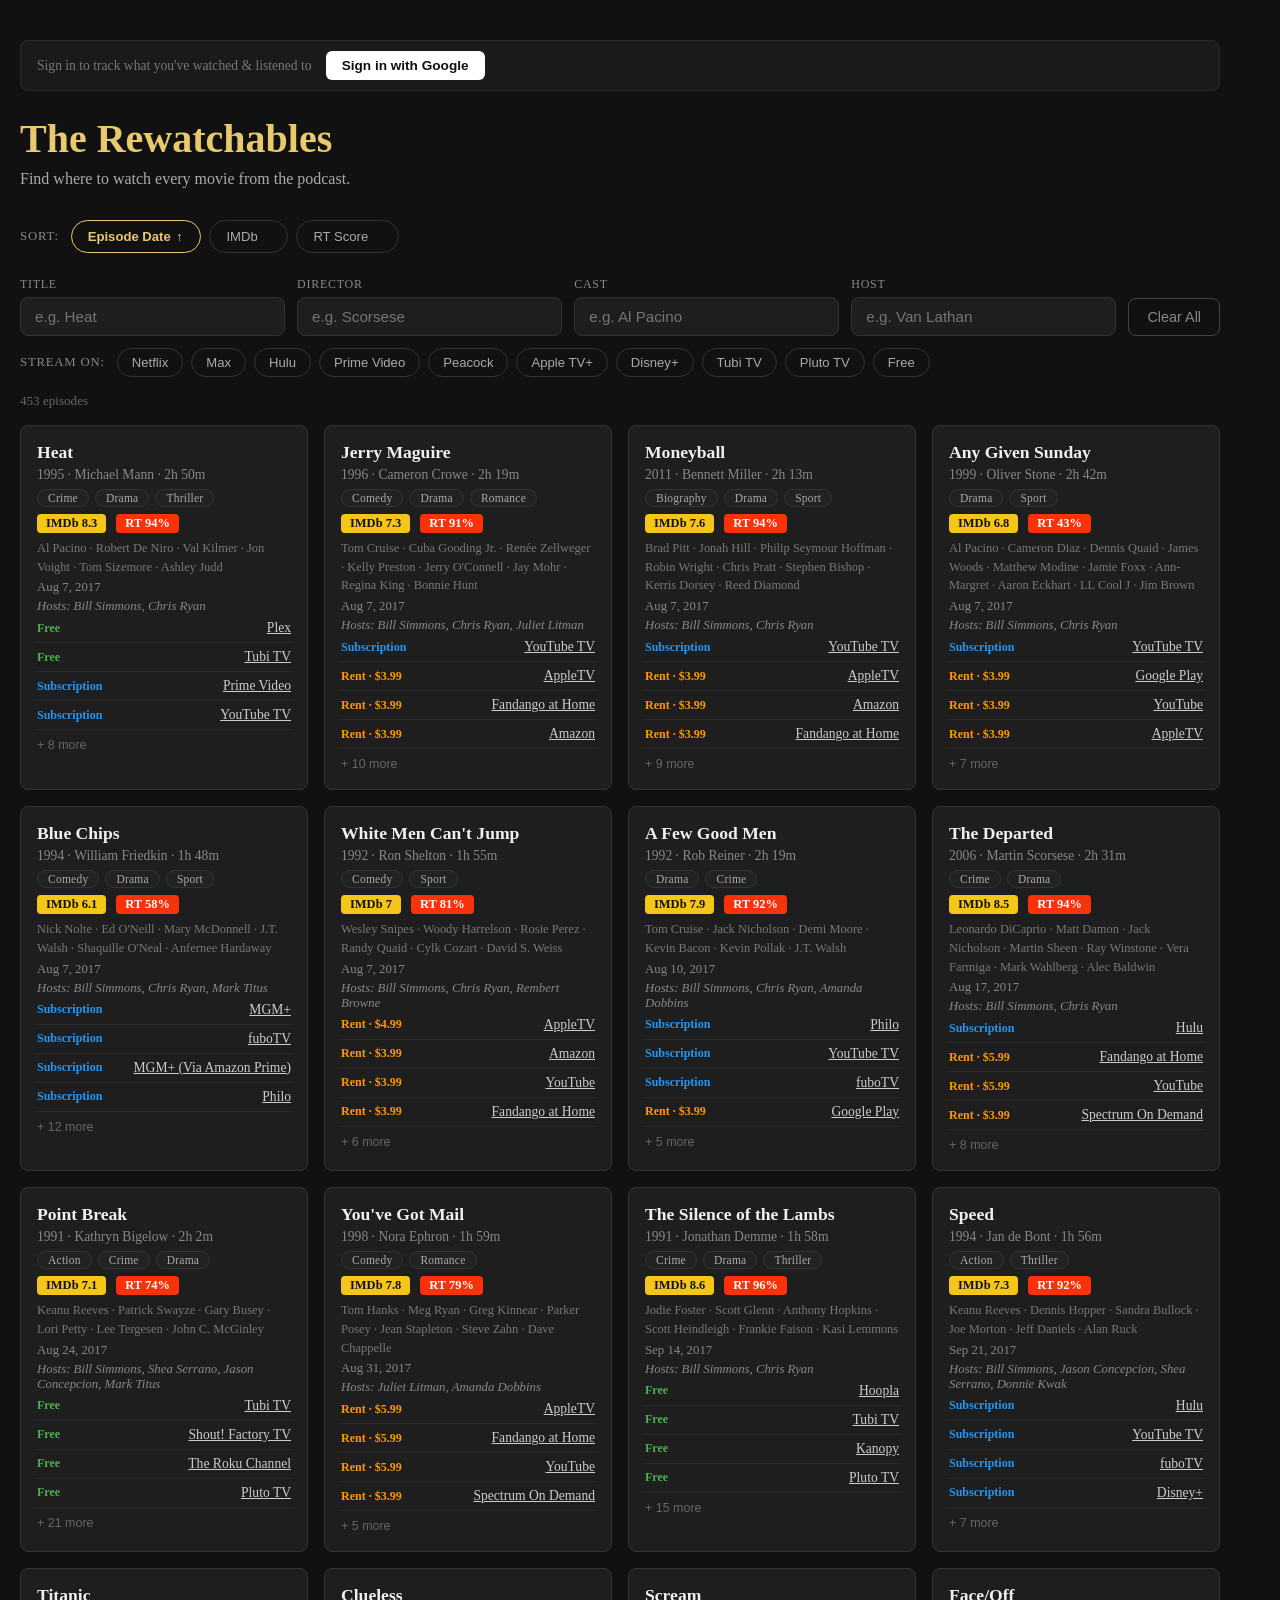
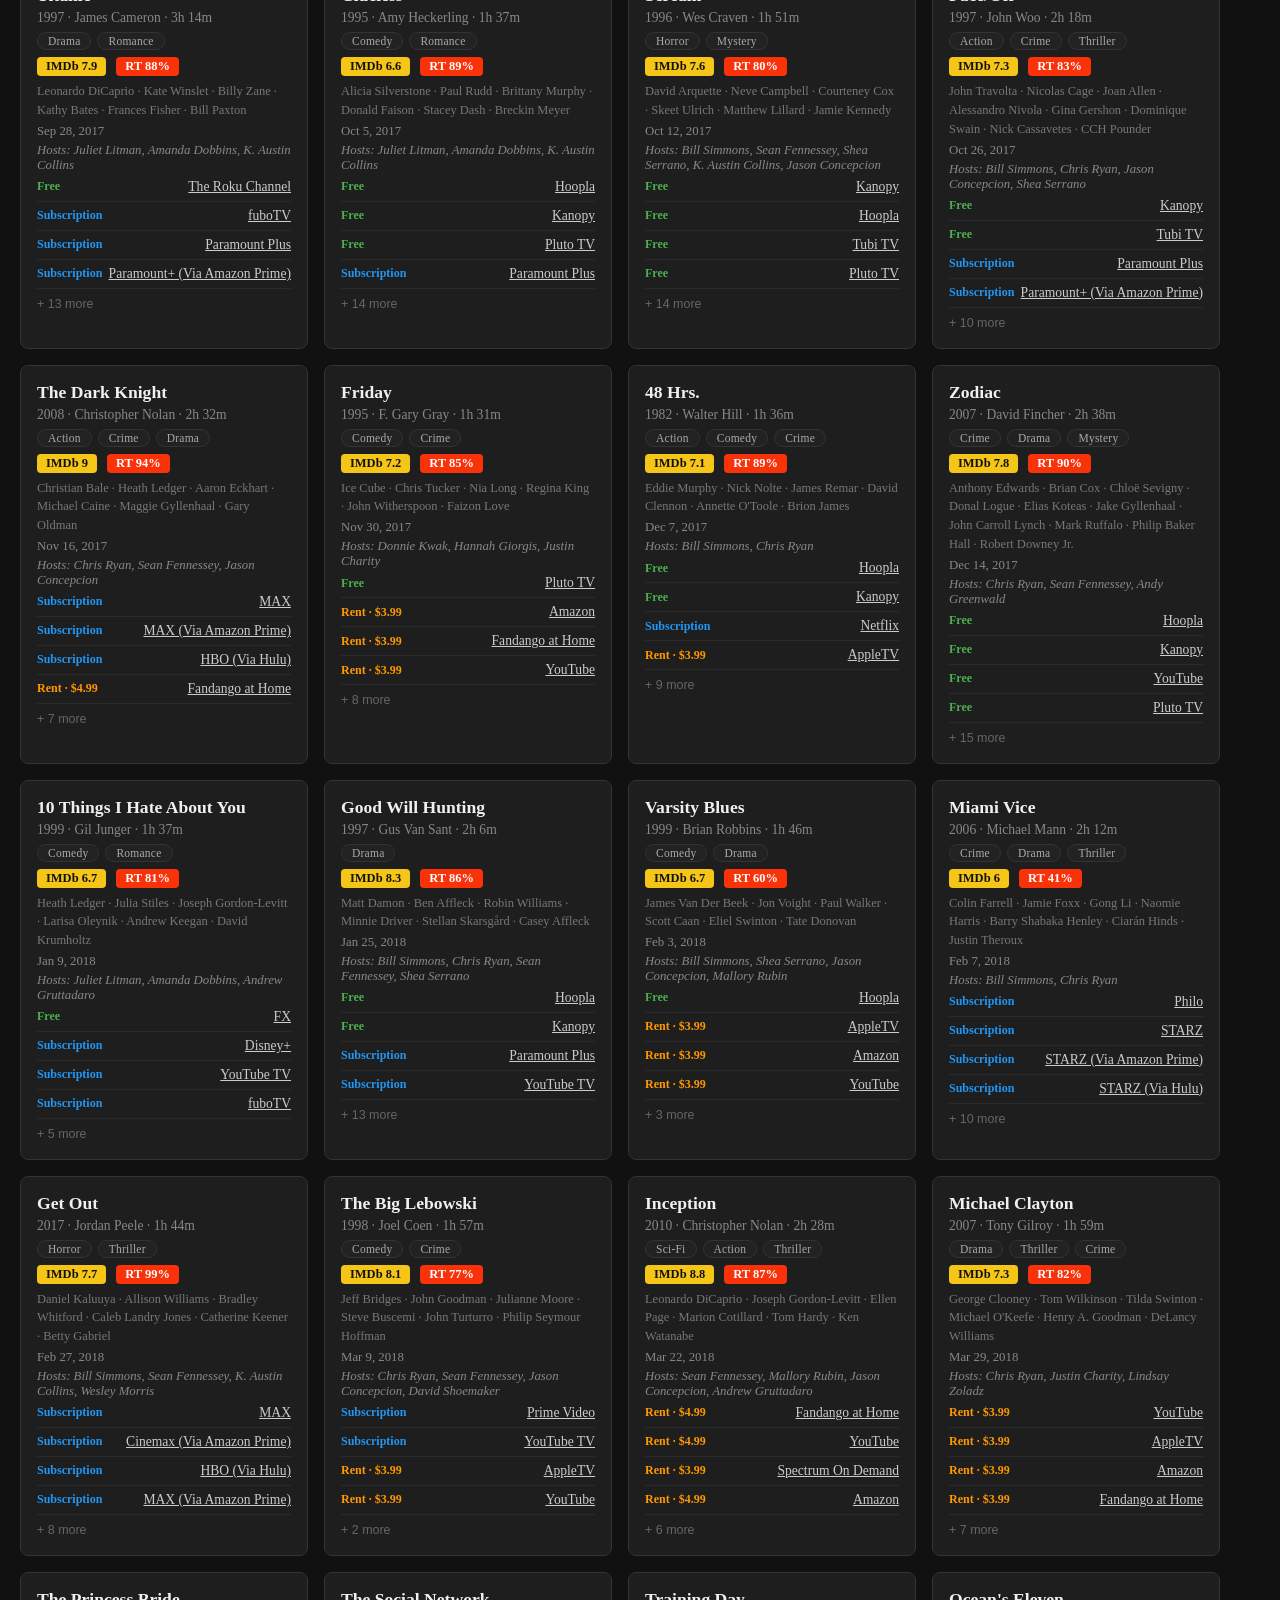
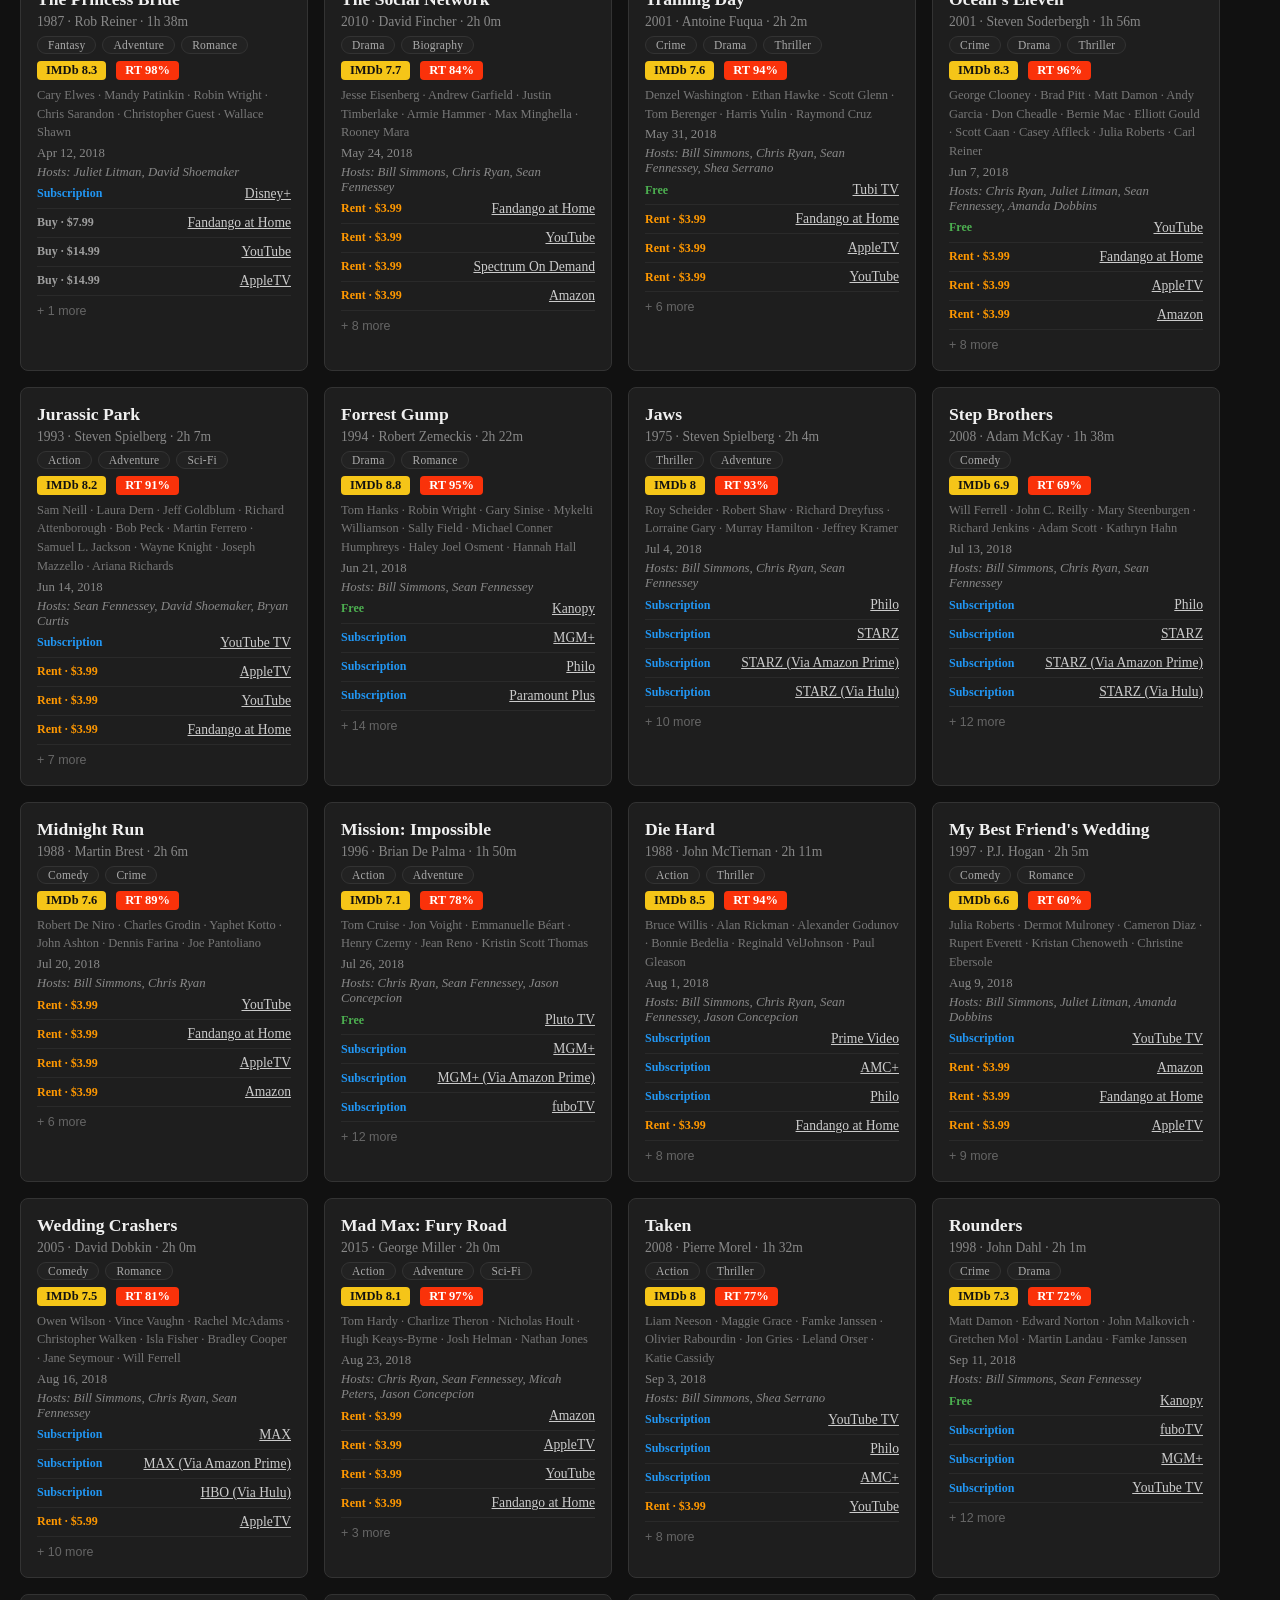
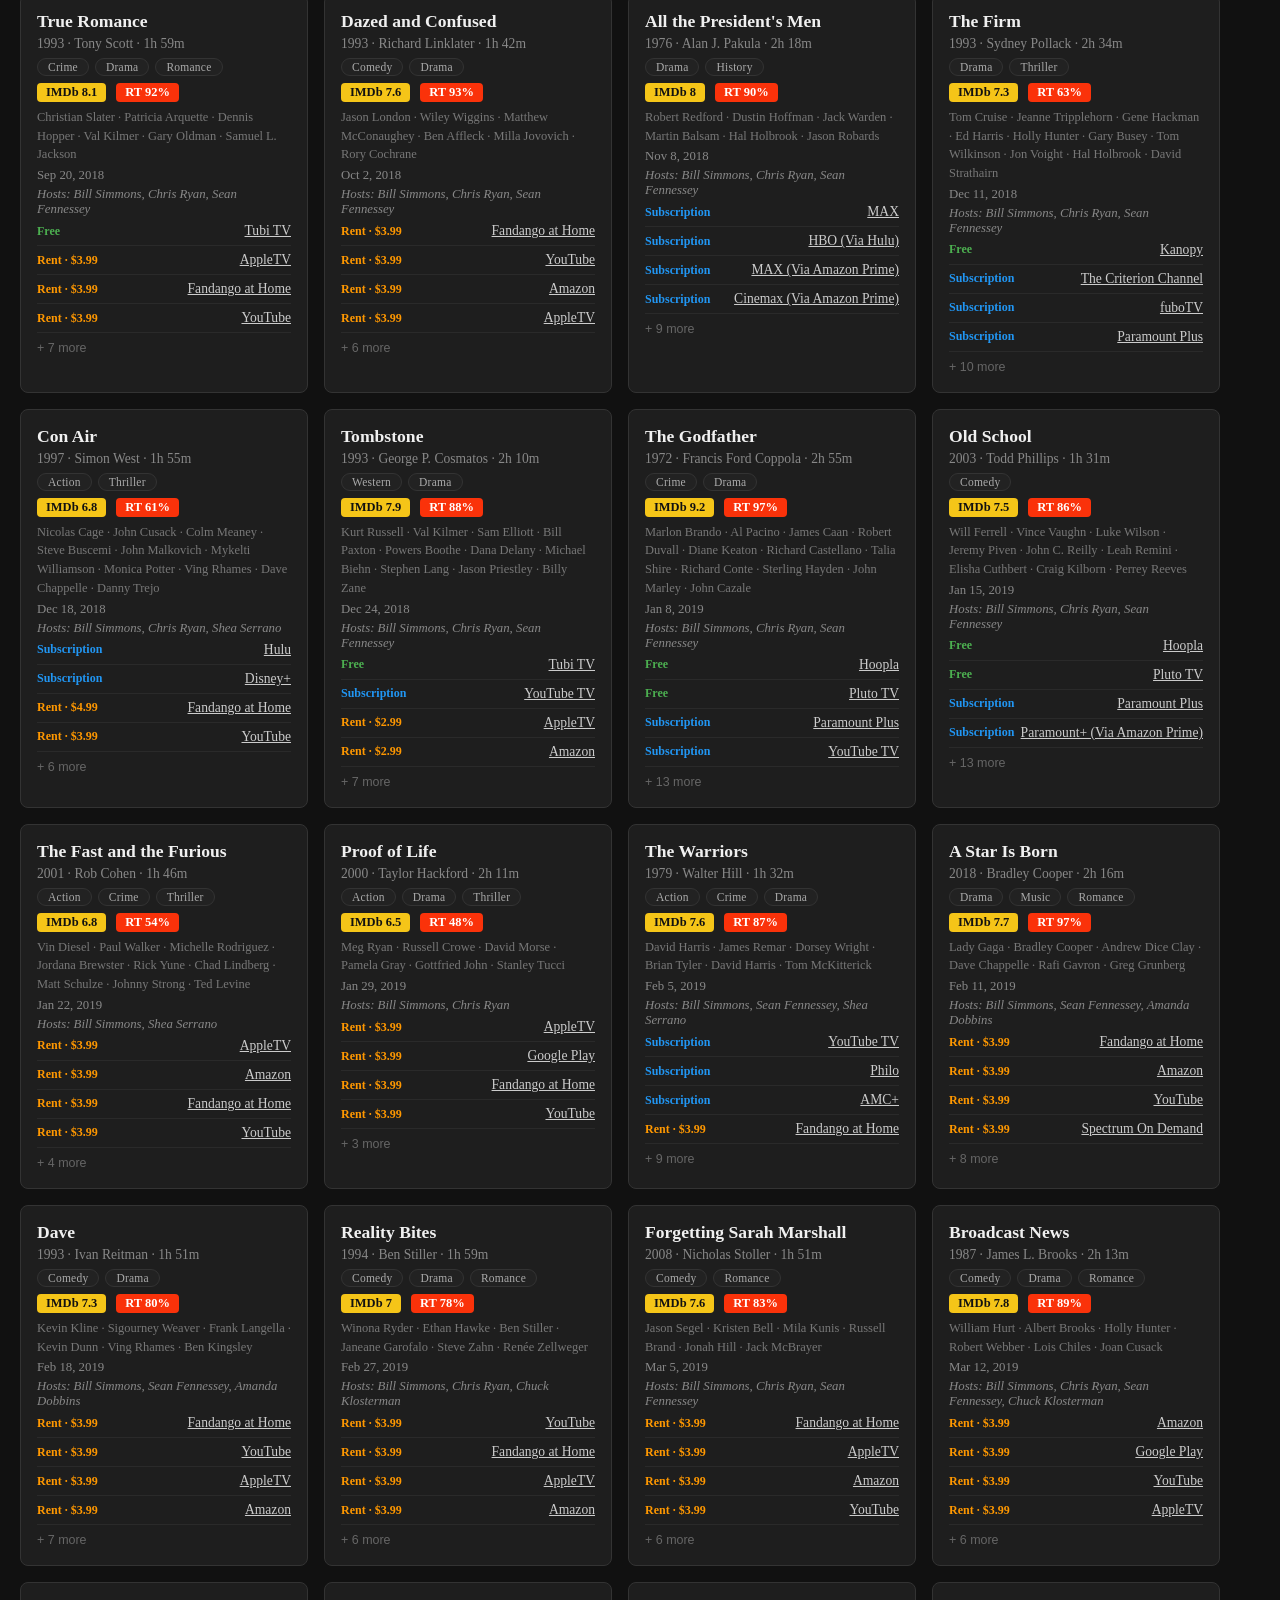
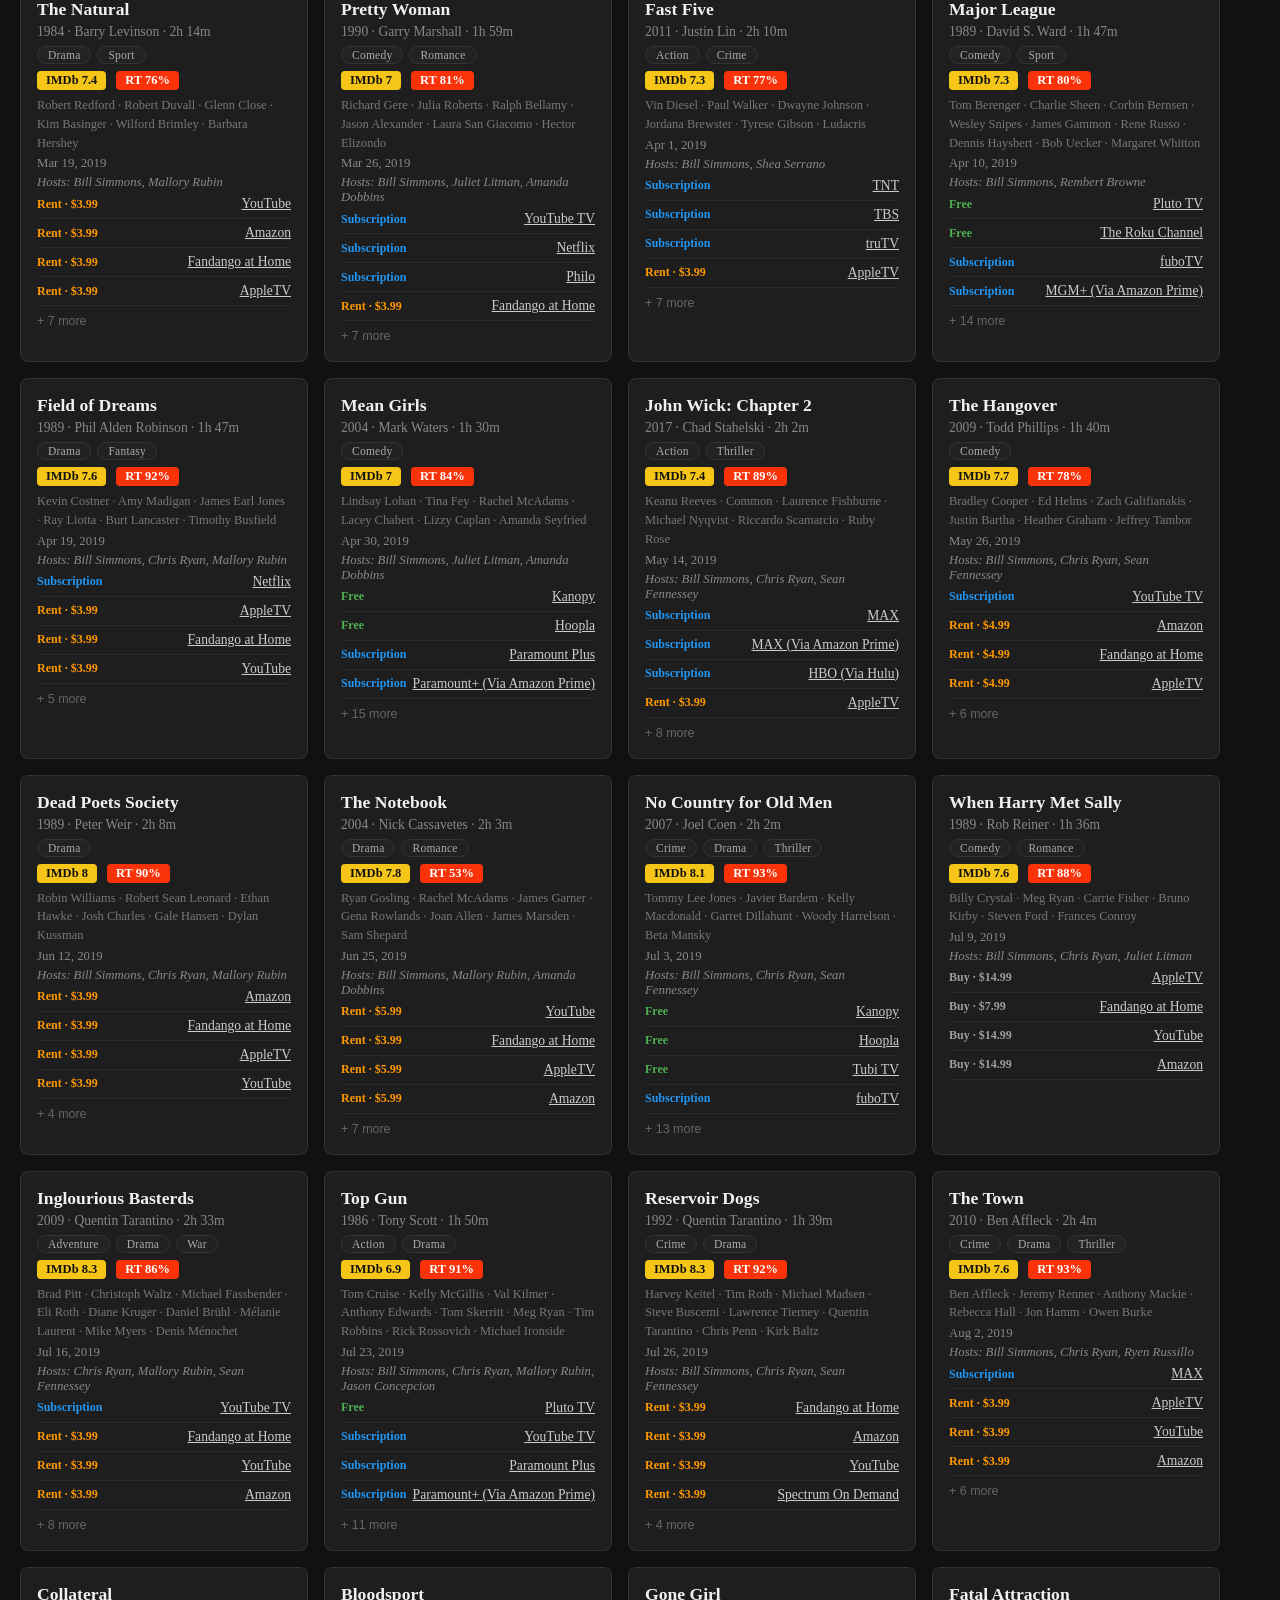
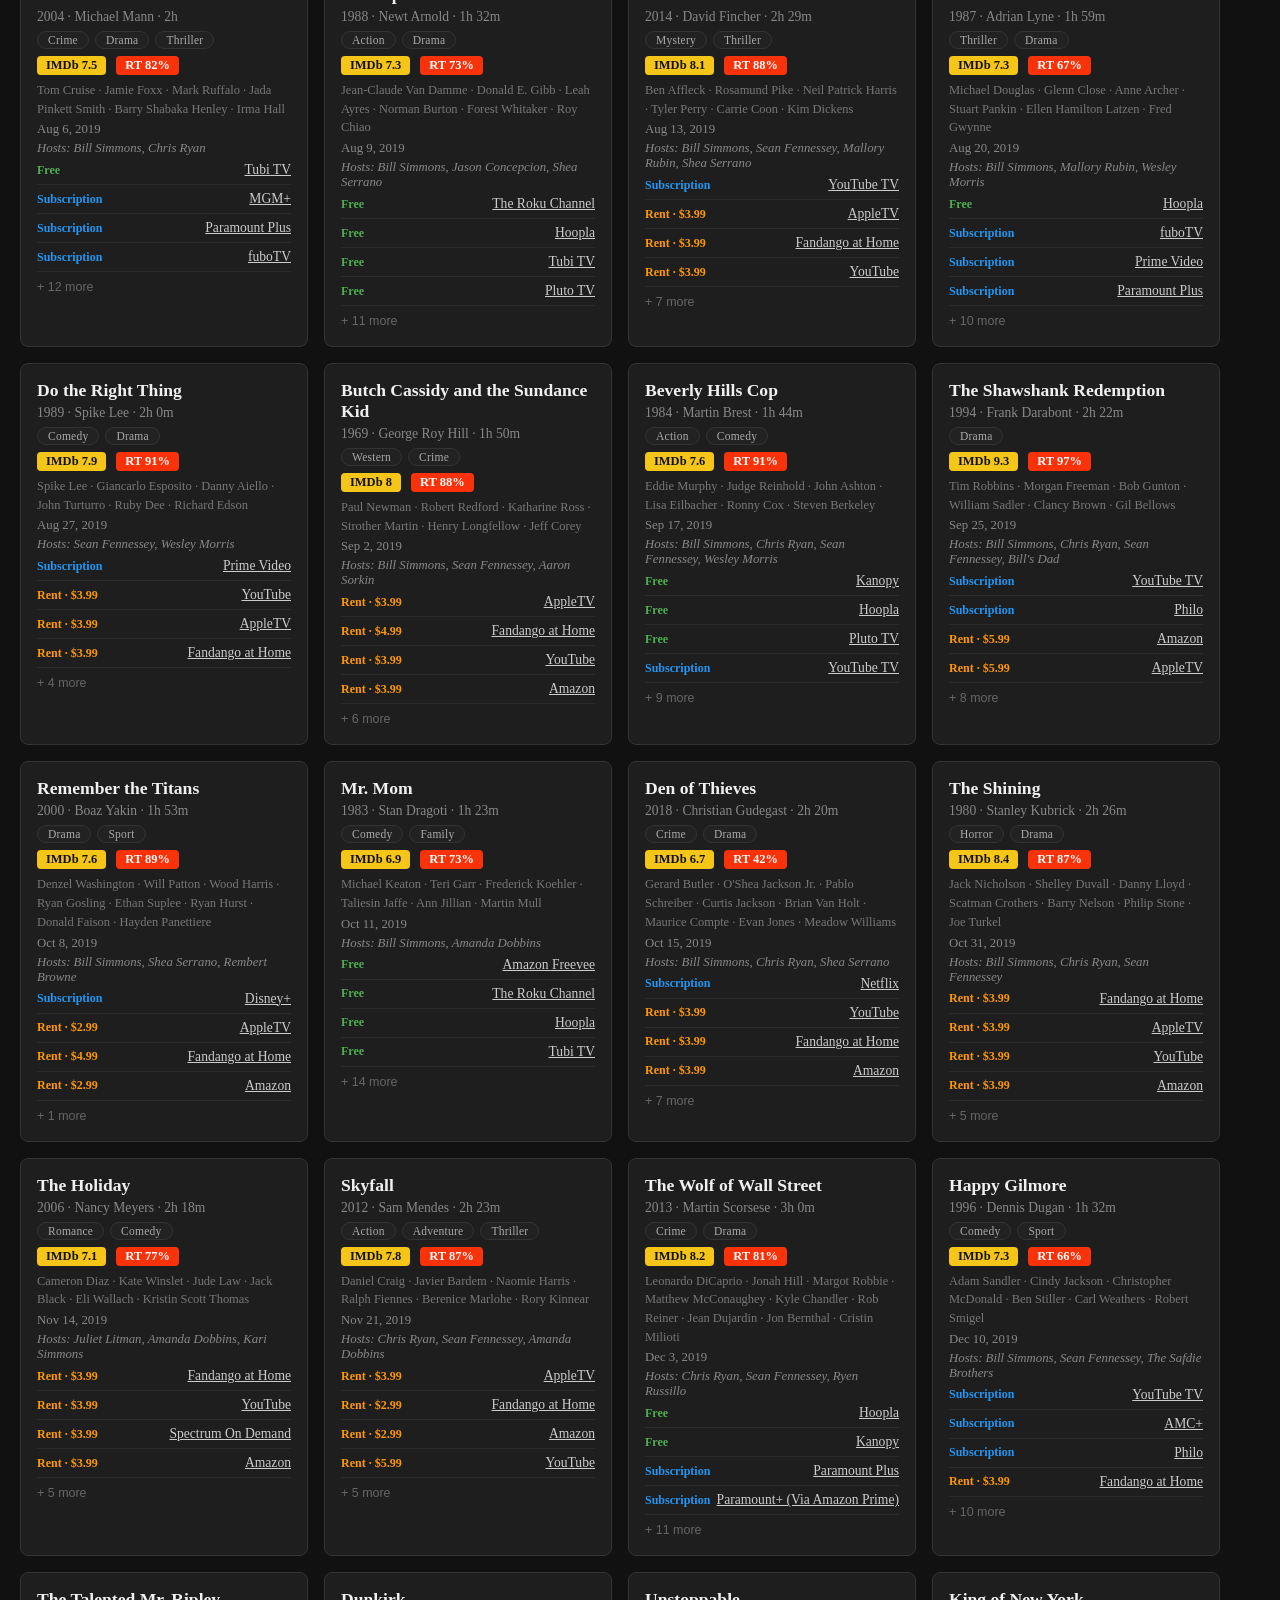
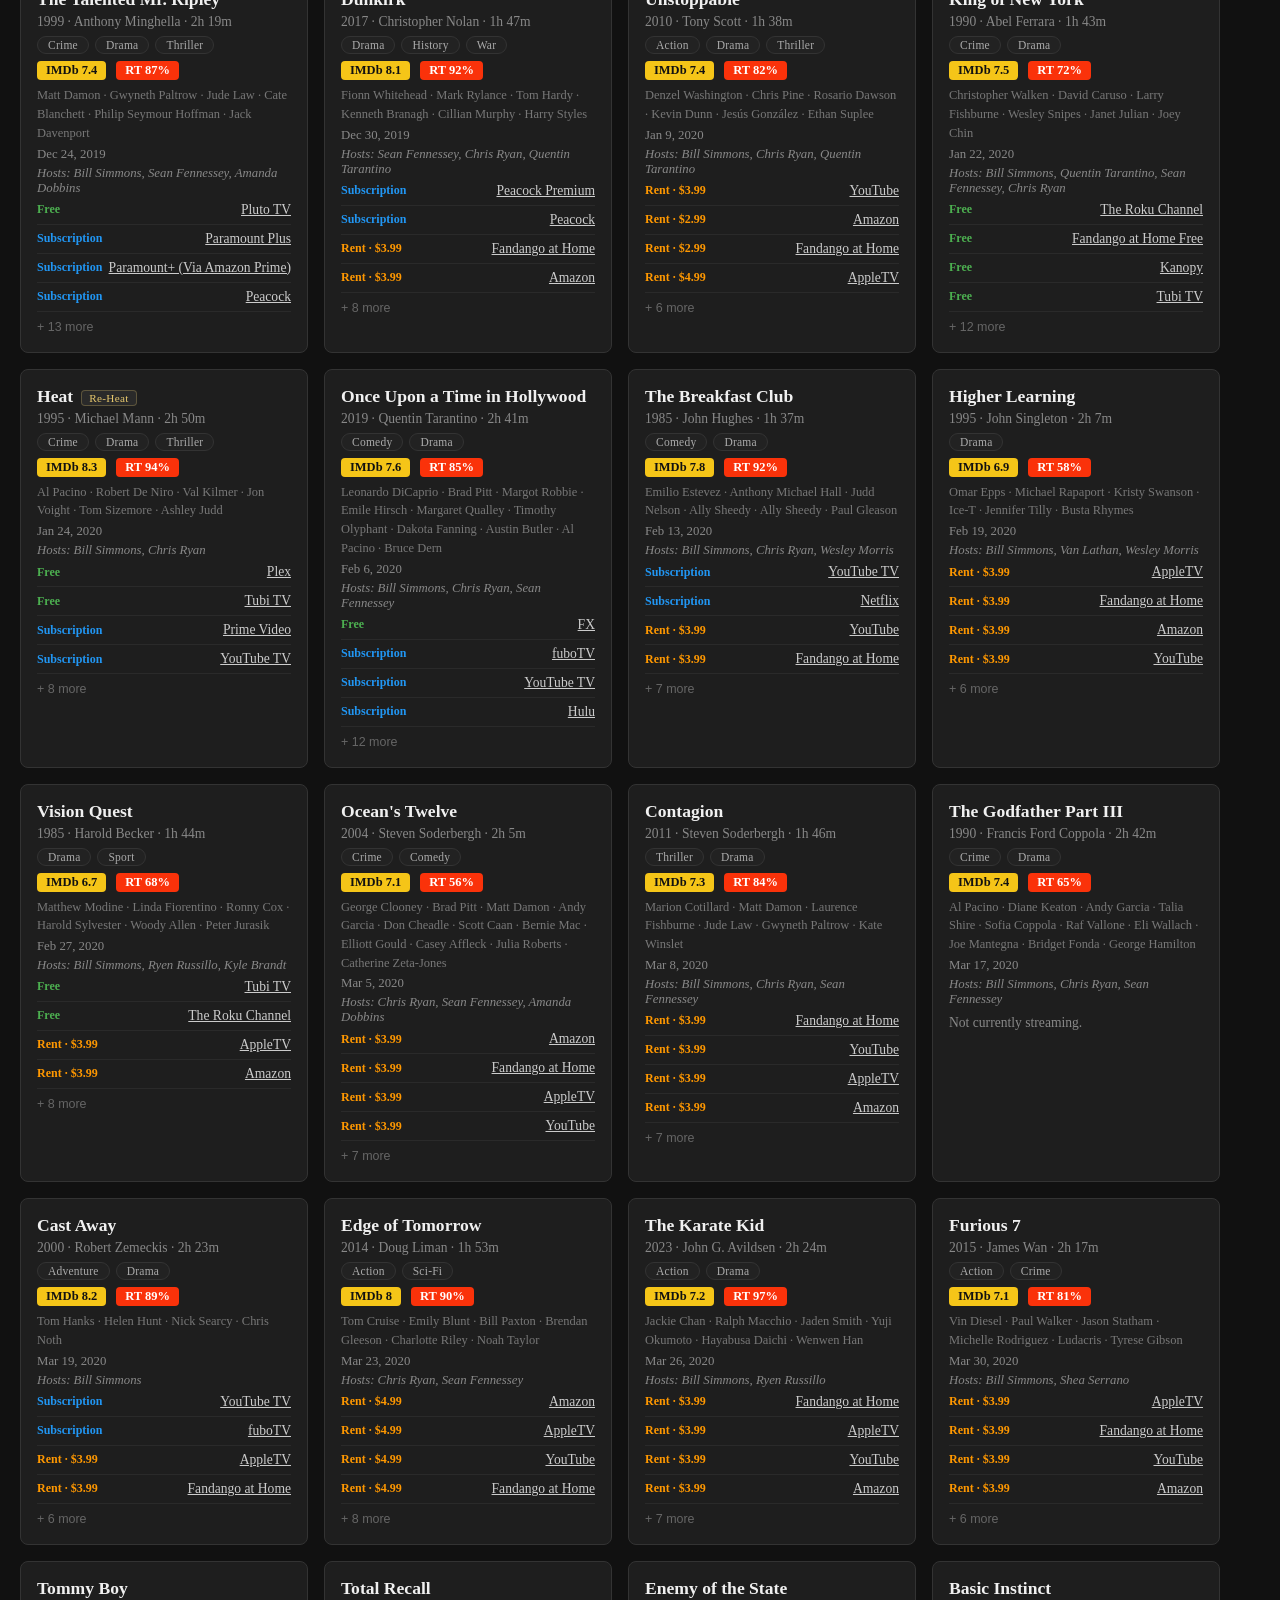
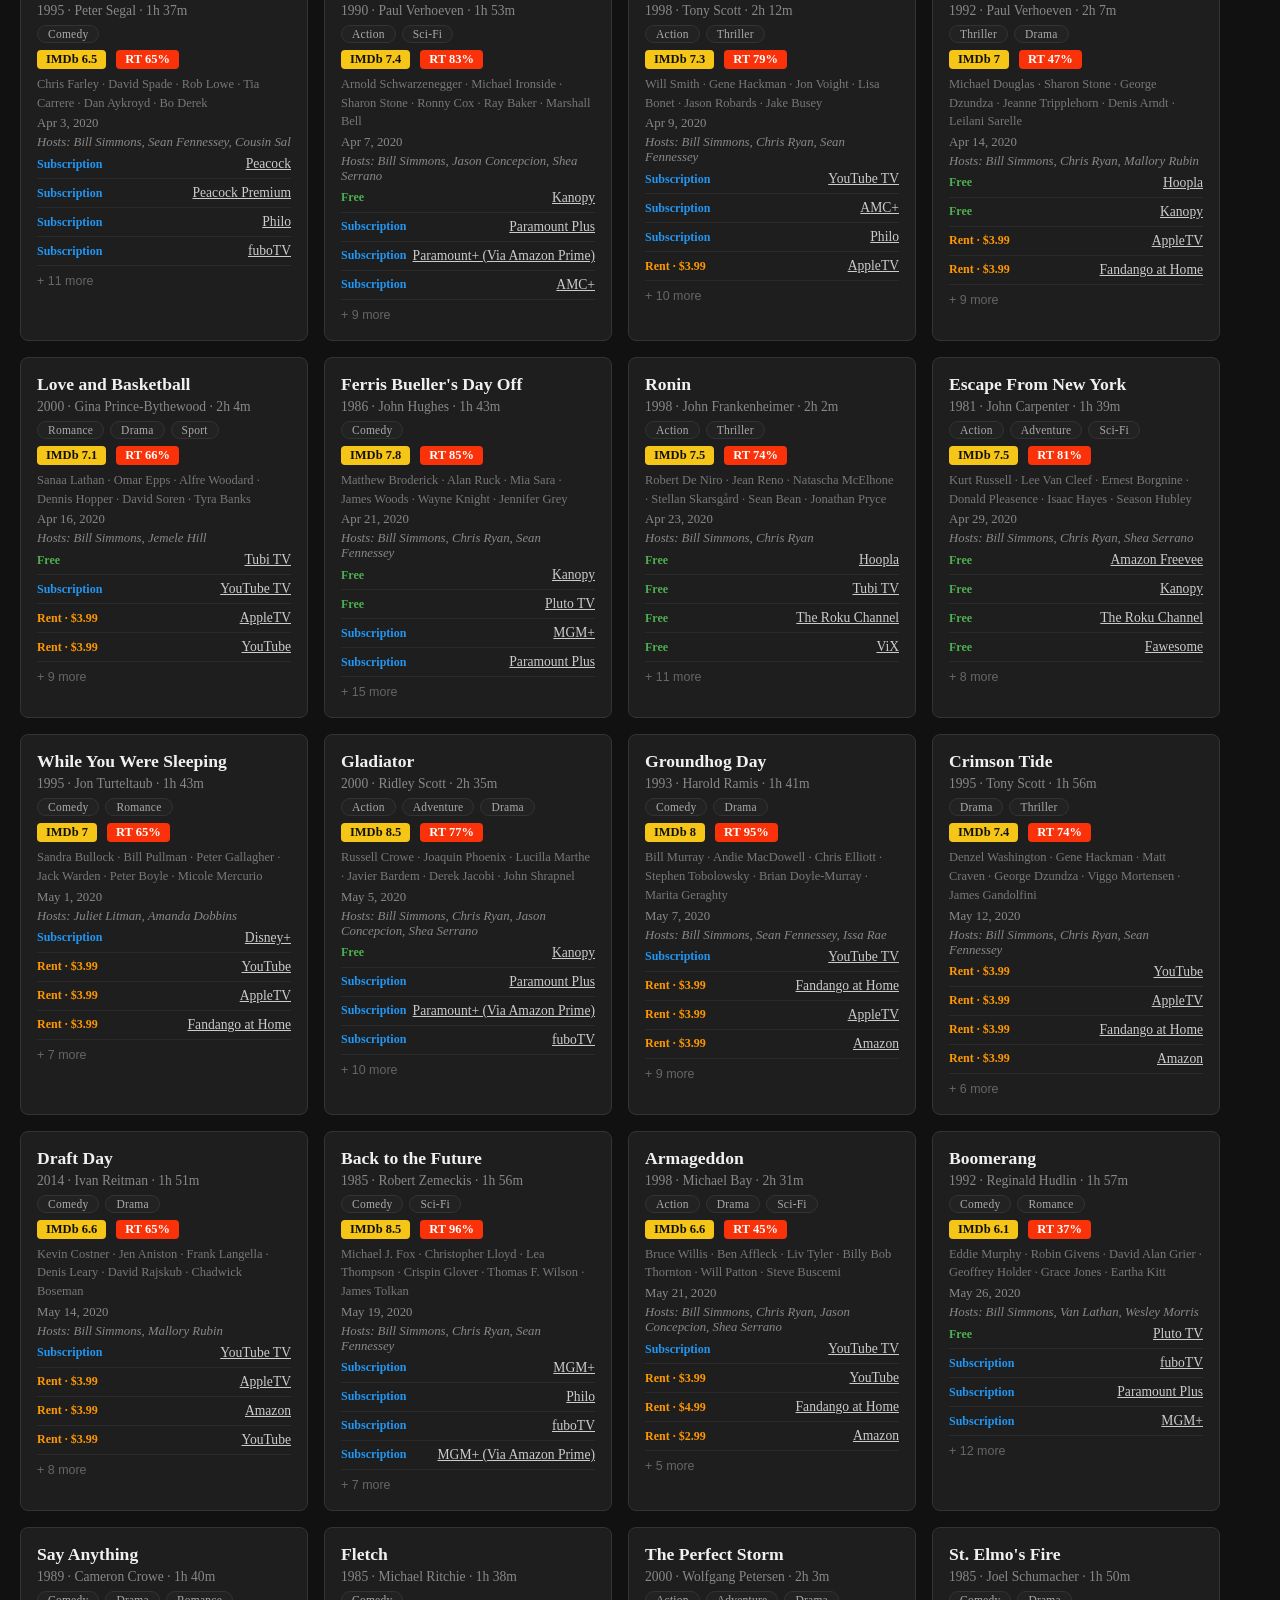
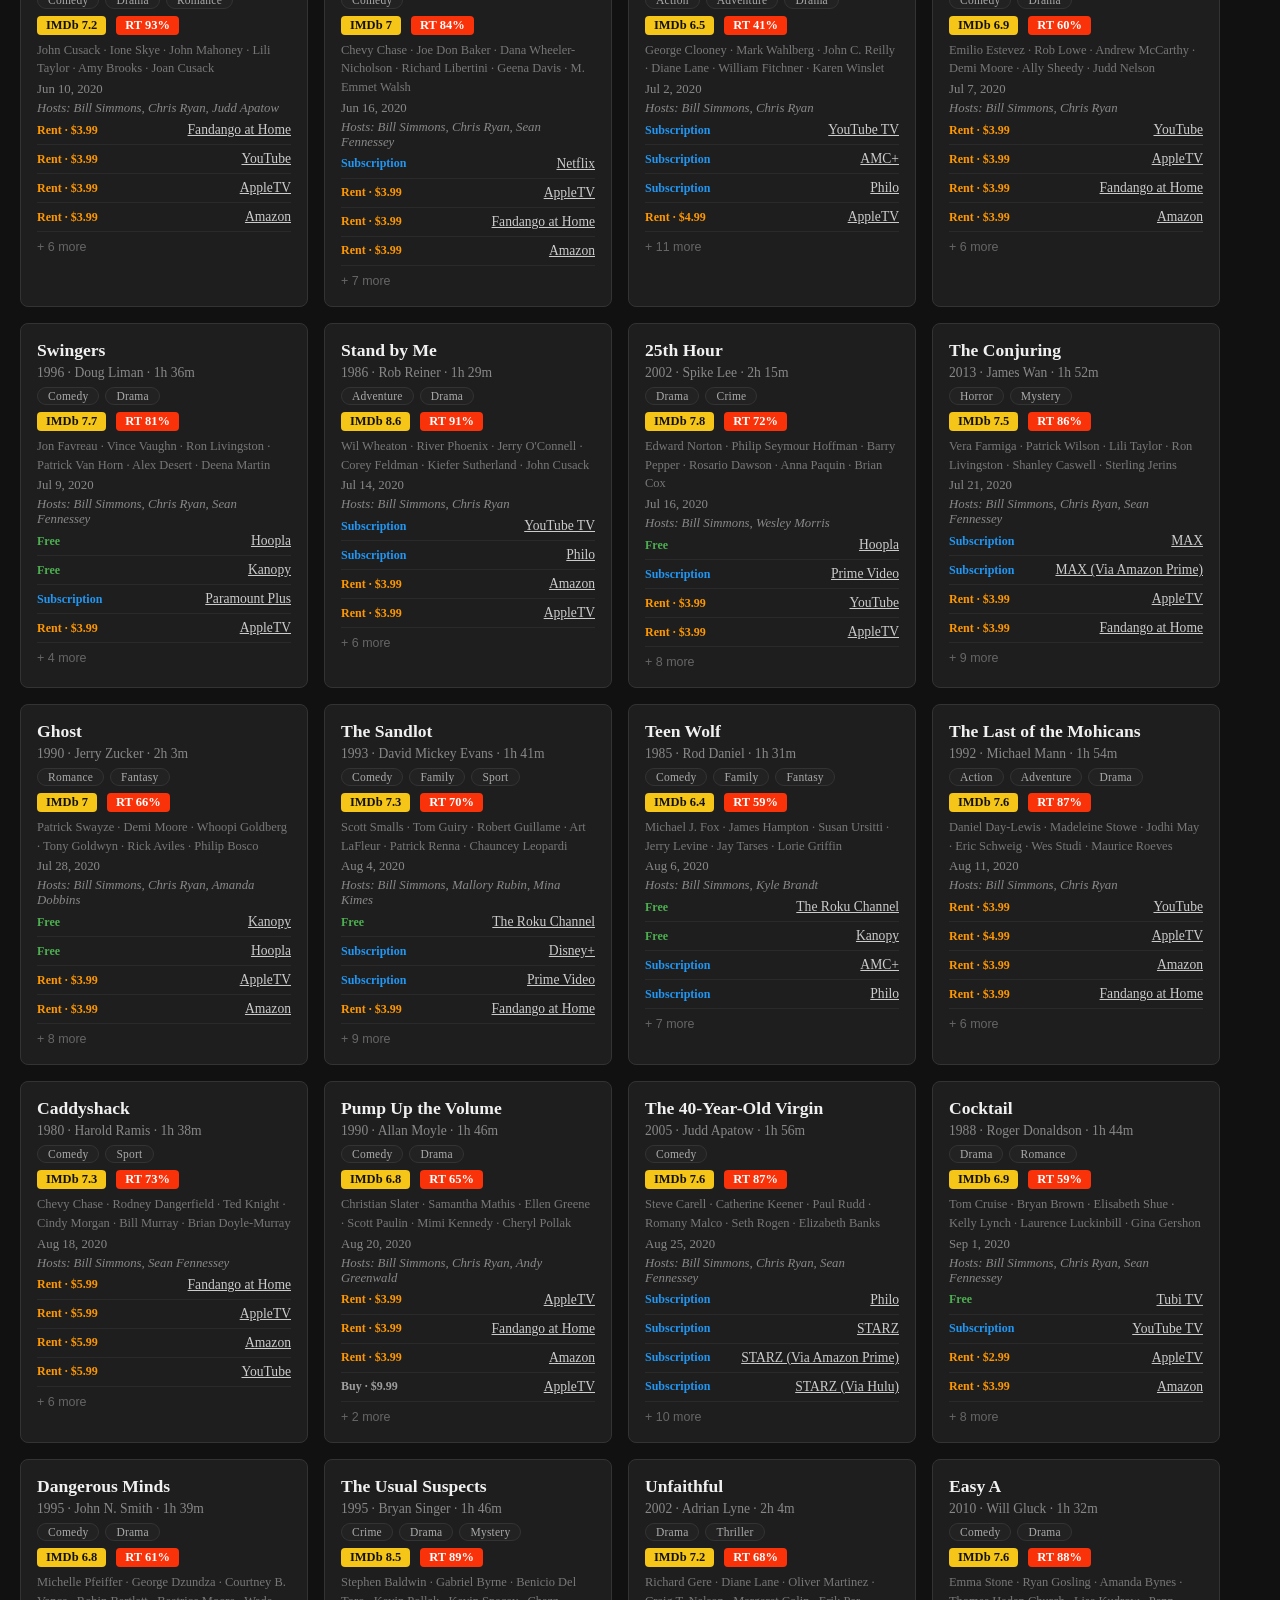
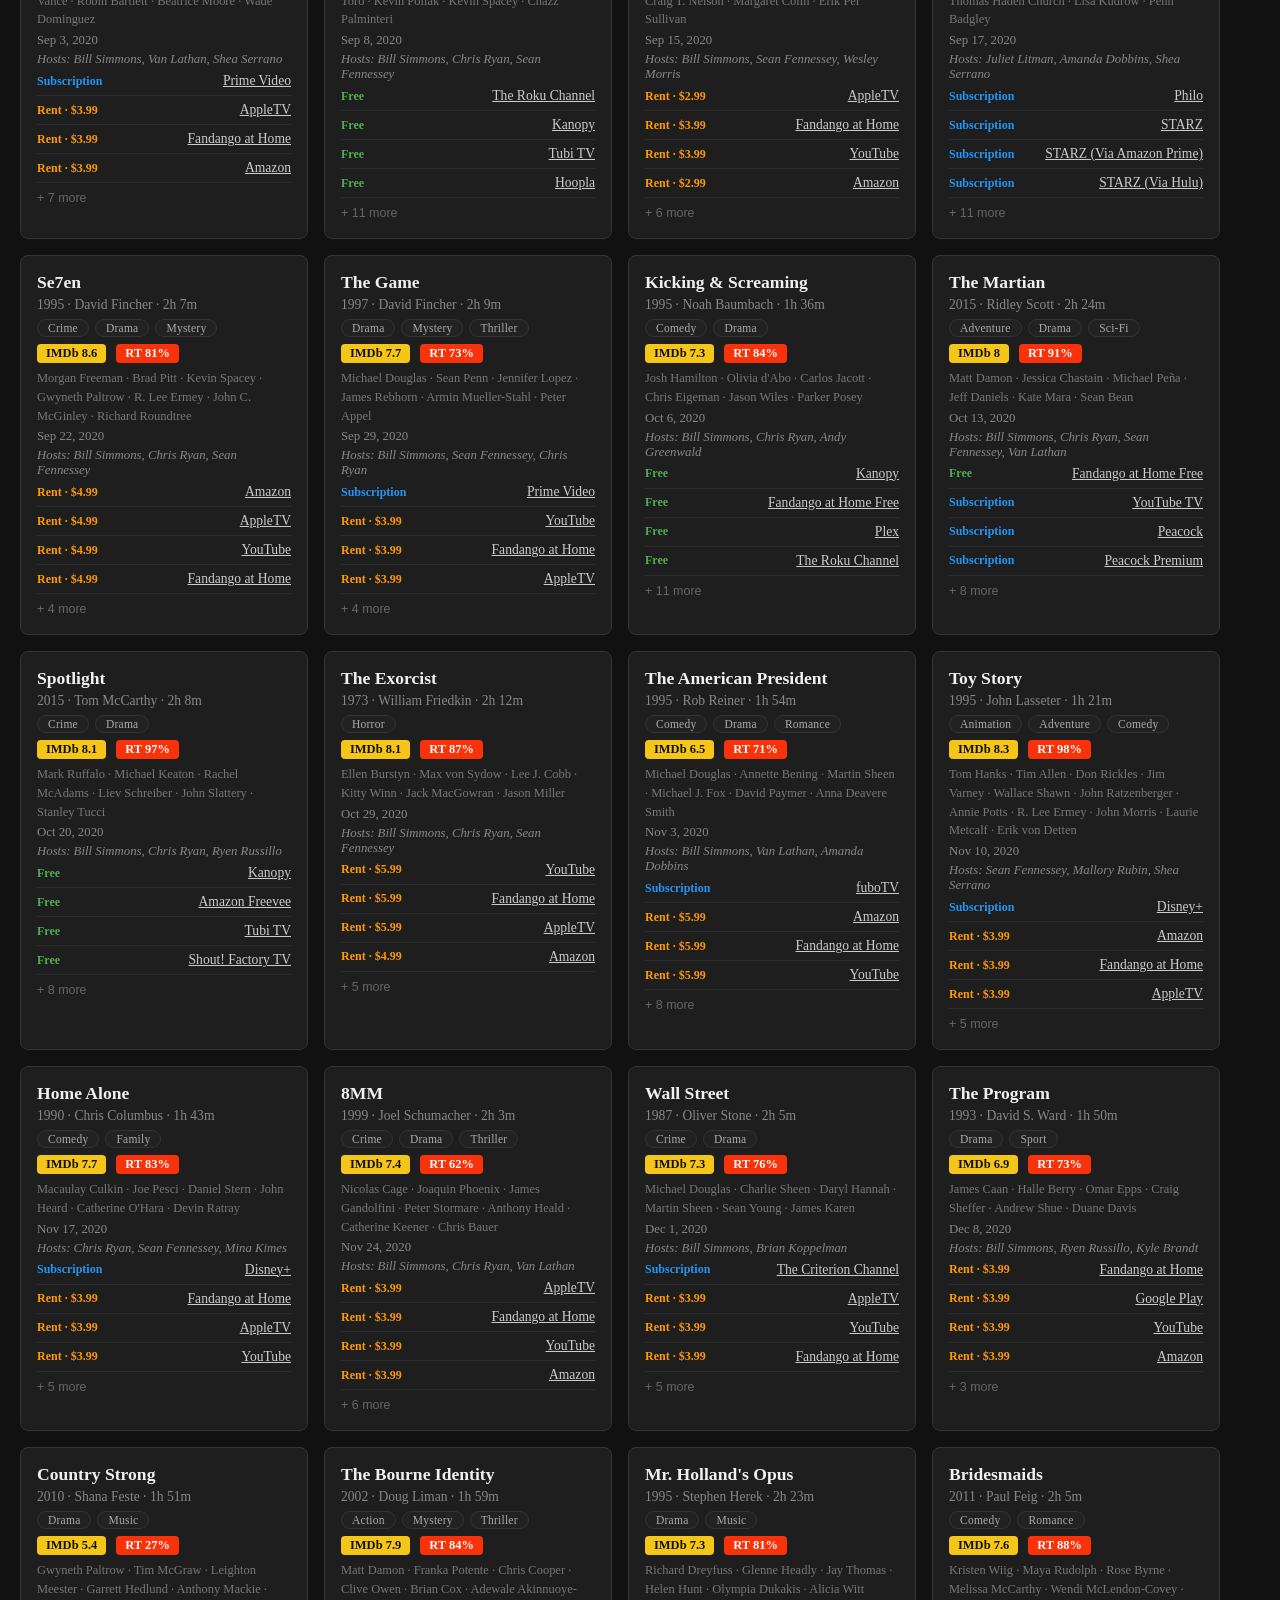
==== index.html @ 8cdec754 "Add files via upload" ====
<!DOCTYPE html>
<html lang="en">
<head>
  <meta charset="UTF-8">
  <meta name="viewport" content="width=device-width, initial-scale=1.0">
  <title>The Rewatchables</title>
  <link rel="stylesheet" href="style.css">
</head>
<body>

  <div id="auth-bar">
    <div id="auth-signed-out">
      <span class="auth-prompt">Sign in to track what you've watched & listened to</span>
      <button id="sign-in-btn" onclick="signIn()">Sign in with Google</button>
    </div>
    <div id="auth-signed-in" style="display:none">
      <img id="user-avatar" src="" alt="">
      <span id="user-name"></span>
      <div id="track-filter-group">
        <button class="track-filter-btn" data-filter="watched" onclick="toggleTrackFilter('watched')">🎬 Watched</button>
        <button class="track-filter-btn" data-filter="unwatched" onclick="toggleTrackFilter('unwatched')">🎬 Unwatched</button>
        <button class="track-filter-btn" data-filter="listened" onclick="toggleTrackFilter('listened')">🎧 Listened</button>
        <button class="track-filter-btn" data-filter="unlistened" onclick="toggleTrackFilter('unlistened')">🎧 Unlistened</button>
      </div>
      <div id="track-stats">
        <span id="stat-watched" class="track-stat">🎬 <span id="stat-watched-count">0</span> of <span id="stat-watched-total">0</span> watched</span>
        <span class="track-stat-divider">·</span>
        <span id="stat-listened" class="track-stat">🎧 <span id="stat-listened-count">0</span> of <span id="stat-listened-total">0</span> listened</span>
      </div>
      <button id="sign-out-btn" onclick="signOut()">Sign out</button>
    </div>
  </div>

  <h1>The Rewatchables</h1>
  <p>Find where to watch every movie from the podcast.</p>

  <div id="top-bar">
    <span class="sort-label">Sort:</span>
    <div class="sort-group">
      <button class="sort-btn active" data-field="episode_date" onclick="setSort('episode_date')">
        Episode Date <span class="sort-arrow">↑</span>
      </button>
      <button class="sort-btn" data-field="imdb_rating" onclick="setSort('imdb_rating')">
        IMDb <span class="sort-arrow"></span>
      </button>
      <button class="sort-btn" data-field="rt_audience_score" onclick="setSort('rt_audience_score')">
        RT Score <span class="sort-arrow"></span>
      </button>
    </div>
  </div>

  <div id="search-bar">
    <div class="search-field">
      <label class="search-label">Title</label>
      <div class="input-wrap">
        <input type="text" id="search-title" placeholder="e.g. Heat">
        <button class="input-clear" onclick="clearField('search-title')" tabindex="-1">✕</button>
      </div>
    </div>
    <div class="search-field">
      <label class="search-label">Director</label>
      <div class="input-wrap">
        <input type="text" id="search-director" placeholder="e.g. Scorsese">
        <button class="input-clear" onclick="clearField('search-director')" tabindex="-1">✕</button>
      </div>
    </div>
    <div class="search-field">
      <label class="search-label">Cast</label>
      <div class="input-wrap">
        <input type="text" id="search-cast" placeholder="e.g. Al Pacino">
        <button class="input-clear" onclick="clearField('search-cast')" tabindex="-1">✕</button>
      </div>
    </div>
    <div class="search-field">
      <label class="search-label">Host</label>
      <div class="input-wrap">
        <input type="text" id="search-host" placeholder="e.g. Van Lathan">
        <button class="input-clear" onclick="clearField('search-host')" tabindex="-1">✕</button>
      </div>
    </div>
    <button id="clear-btn" onclick="clearSearch()">Clear All</button>
  </div>

  <div id="service-bar">
    <span class="service-label">Stream on:</span>
    <button class="service-btn" onclick="filterByService('Netflix')">Netflix</button>
    <button class="service-btn" onclick="filterByService('Max')">Max</button>
    <button class="service-btn" onclick="filterByService('Hulu')">Hulu</button>
    <button class="service-btn" onclick="filterByService('Prime Video')">Prime Video</button>
    <button class="service-btn" onclick="filterByService('Peacock')">Peacock</button>
    <button class="service-btn" onclick="filterByService('AppleTV+')">Apple TV+</button>
    <button class="service-btn" onclick="filterByService('Disney+')">Disney+</button>
    <button class="service-btn" onclick="filterByService('Tubi TV')">Tubi TV</button>
    <button class="service-btn" onclick="filterByService('Pluto TV')">Pluto TV</button>
    <button class="service-btn free-btn" onclick="filterByService('free')">Free</button>
  </div>

  <div id="result-count"></div>
  <div id="movie-list"></div>

  <!-- Firebase SDKs -->
  <script type="module">
    import { initializeApp } from "https://www.gstatic.com/firebasejs/10.12.0/firebase-app.js";
    import { getAuth, GoogleAuthProvider, signInWithPopup, signOut as fbSignOut, onAuthStateChanged }
      from "https://www.gstatic.com/firebasejs/10.12.0/firebase-auth.js";
    import { getFirestore, doc, getDoc, setDoc }
      from "https://www.gstatic.com/firebasejs/10.12.0/firebase-firestore.js";

    const firebaseConfig = {
      apiKey: "AIzaSyC-c9N0fzTQUk6twvtlmI574FHVncyv3qs",
      authDomain: "rewatchables-917ea.firebaseapp.com",
      projectId: "rewatchables-917ea",
      storageBucket: "rewatchables-917ea.firebasestorage.app",
      messagingSenderId: "1036089561697",
      appId: "1:1036089561697:web:4a08136120a731323e9020"
    };

    const app = initializeApp(firebaseConfig);
    const auth = getAuth(app);
    const db = getFirestore(app);
    const provider = new GoogleAuthProvider();

    let currentUser = null;
    // tracking: { [movieId]: { watched: bool, listened: bool } }
    let tracking = {};

    // Expose to global scope for onclick handlers
    window.signIn = async () => {
      try { await signInWithPopup(auth, provider); }
      catch (e) { console.error('Sign-in error', e); }
    };



    window.signOut = async () => {
      await fbSignOut(auth);
      tracking = {};
      currentUser = null;
      document.getElementById('auth-signed-out').style.display = '';
      document.getElementById('auth-signed-in').style.display = 'none';
      window.filterMovies();
    };

    // Load tracking data from Firestore
    async function loadTracking(uid) {
      try {
        const ref = doc(db, 'users', uid, 'data', 'tracking');
        const snap = await getDoc(ref);
        tracking = snap.exists() ? (snap.data().items || {}) : {};
      } catch (e) {
        console.error('Load tracking error', e);
        tracking = {};
      }
      window.tracking = tracking;
      window.filterMovies();
    }

    // Save tracking data to Firestore (debounced)
    let saveTimer = null;
    async function saveTracking(uid) {
      clearTimeout(saveTimer);
      saveTimer = setTimeout(async () => {
        try {
          const ref = doc(db, 'users', uid, 'data', 'tracking');
          await setDoc(ref, { items: tracking });
        } catch (e) { console.error('Save error', e); }
      }, 800);
    }

    // Toggle watched/listened for a movie
    window.toggleTrack = async (movieId, field) => {
      if (!currentUser) return;
      const key = String(movieId);
      if (!tracking[key]) tracking[key] = { watched: false, listened: false };
      tracking[key][field] = !tracking[key][field];
      const newVal = tracking[key][field];

      // If toggling watched, sync all episodes of the same movie
      if (field === 'watched') {
        const movie = window.allMovies.find(m => m.id === movieId);
        if (movie) {
          const siblings = window.allMovies.filter(m =>
            m.movie_title === movie.movie_title && m.movie_year === movie.movie_year
          );
          siblings.forEach(m => {
            const k = String(m.id);
            if (!tracking[k]) tracking[k] = { watched: false, listened: false };
            tracking[k].watched = newVal;
            // Update sibling card buttons in the DOM
            const sibBtn = document.querySelector(`#card-${m.id} .track-btn[data-field="watched"]`);
            if (sibBtn) {
              sibBtn.classList.toggle('active', newVal);
              sibBtn.textContent = newVal ? '🎬 Watched' : '🎬 Watched?';
            }
            const sibCard = document.getElementById(`card-${m.id}`);
            if (sibCard) sibCard.classList.toggle('card-watched', newVal);
          });
        }
      } else {
        // Update just this card's button
        const btn = document.querySelector(`#card-${movieId} .track-btn[data-field="${field}"]`);
        if (btn) {
          btn.classList.toggle('active', newVal);
          btn.textContent = newVal ? '🎧 Listened' : '🎧 Listened?';
        }
        const card = document.getElementById(`card-${movieId}`);
        if (card) card.classList.toggle('card-listened', newVal);
      }

      window.tracking = tracking;
      updateTrackStats();

      // Re-filter if a track filter is active
      if (window.activeTrackFilter) window.filterMovies();

      await saveTracking(currentUser.uid);
    };

    // Compute and display watched/listened counts
    window.updateTrackStats = function() {
      if (!window.allMovies || !window.allMovies.length) return;

      // Unique movies: dedupe by title+year
      const uniqueMovies = [];
      const seen = new Set();
      window.allMovies.forEach(m => {
        const k = m.movie_title + '_' + m.movie_year;
        if (!seen.has(k)) { seen.add(k); uniqueMovies.push(m); }
      });

      // Count watched unique movies (any episode of movie marked watched)
      const watchedCount = uniqueMovies.filter(m => {
        const episodes = window.allMovies.filter(e =>
          e.movie_title === m.movie_title && e.movie_year === m.movie_year
        );
        return episodes.some(e => (window.tracking[String(e.id)] || {}).watched);
      }).length;

      // Count listened episodes
      const listenedCount = window.allMovies.filter(m =>
        (window.tracking[String(m.id)] || {}).listened
      ).length;

      const totalUnique = uniqueMovies.length;
      const totalEpisodes = window.allMovies.length;

      const wc = document.getElementById('stat-watched-count');
      const wt = document.getElementById('stat-watched-total');
      const lc = document.getElementById('stat-listened-count');
      const lt = document.getElementById('stat-listened-total');
      if (wc) wc.textContent = watchedCount;
      if (wt) wt.textContent = totalUnique;
      if (lc) lc.textContent = listenedCount;
      if (lt) lt.textContent = totalEpisodes;
    };

    window._currentUser = () => currentUser;

    // Wait for DOM and main script to be ready before handling auth state
    function onReady(fn) {
      if (document.readyState === 'complete') { fn(); }
      else { window.addEventListener('load', fn); }
    }

    onAuthStateChanged(auth, async user => {
      onReady(async () => {
        if (user) {
          currentUser = user;
          document.getElementById('auth-signed-out').style.display = 'none';
          document.getElementById('auth-signed-in').style.display = '';
          document.getElementById('user-name').textContent = user.displayName || user.email;
          const avatar = document.getElementById('user-avatar');
          if (user.photoURL) { avatar.src = user.photoURL; avatar.style.display = ''; }
          else { avatar.style.display = 'none'; }
          await loadTracking(user.uid);
        } else {
          currentUser = null;
          document.getElementById('auth-signed-out').style.display = '';
          document.getElementById('auth-signed-in').style.display = 'none';
          if (window.filterMovies) window.filterMovies();
        }
      });
    });
  </script>

  <script>
    let allMovies = [];
    let streamingData = {};
    let sortField = 'episode_date';
    let sortAsc = true;
    let activeService = null;
    window.activeTrackFilter = null;
    window.tracking = {};

    Promise.all([
      fetch('rewatchables.json').then(r => r.json()),
      fetch('streaming_data.json').then(r => r.json()).catch(() => ({ movies: {} }))
    ]).then(([movies, streaming]) => {
      allMovies = movies;
      window.allMovies = movies;
      streamingData = streaming.movies || {};
      if (window.updateTrackStats) window.updateTrackStats();
      displayMovies(sortMovies(allMovies));
    });

    function parseRating(val) {
      if (val == null || val === '') return -Infinity;
      const n = parseFloat(String(val).replace('%', ''));
      return isNaN(n) ? -Infinity : n;
    }

    function sortMovies(movies) {
      return [...movies].sort((a, b) => {
        let av, bv;
        if (sortField === 'episode_date') {
          av = a.episode_date || '';
          bv = b.episode_date || '';
          return sortAsc ? av.localeCompare(bv) : bv.localeCompare(av);
        } else {
          av = parseRating(a[sortField]);
          bv = parseRating(b[sortField]);
          if (av === -Infinity && bv === -Infinity) return 0;
          if (av === -Infinity) return 1;
          if (bv === -Infinity) return -1;
          return sortAsc ? av - bv : bv - av;
        }
      });
    }

    function setSort(field) {
      if (sortField === field) {
        sortAsc = !sortAsc;
      } else {
        sortField = field;
        sortAsc = (field === 'episode_date');
      }
      document.querySelectorAll('.sort-btn').forEach(btn => {
        const isActive = btn.dataset.field === sortField;
        btn.classList.toggle('active', isActive);
        btn.querySelector('.sort-arrow').textContent = isActive ? (sortAsc ? '↑' : '↓') : '';
      });
      filterMovies();
    }

    function getStreamingKey(movie) {
      return `${movie.movie_title}_${movie.movie_year}`;
    }

    function getMovieSources(movie) {
      return (streamingData[getStreamingKey(movie)] || {}).sources || [];
    }

    function filterByService(service) {
      if (activeService === service) {
        activeService = null;
        document.querySelectorAll('.service-btn').forEach(b => b.classList.remove('active'));
      } else {
        activeService = service;
        document.querySelectorAll('.service-btn').forEach(b => b.classList.remove('active'));
        event.target.classList.add('active');
      }
      filterMovies();
    }

    function toggleTrackFilter(filter) {
      if (window.activeTrackFilter === filter) {
        window.activeTrackFilter = null;
        document.querySelectorAll('.track-filter-btn').forEach(b => b.classList.remove('active'));
      } else {
        window.activeTrackFilter = filter;
        document.querySelectorAll('.track-filter-btn').forEach(b => b.classList.remove('active'));
        document.querySelector(`.track-filter-btn[data-filter="${filter}"]`).classList.add('active');
      }
      filterMovies();
    }

    function movieMatchesTrackFilter(movie) {
      if (!window.activeTrackFilter) return true;
      const t = (window.tracking[String(movie.id)] || {});
      if (window.activeTrackFilter === 'watched')   return !!t.watched;
      if (window.activeTrackFilter === 'unwatched')  return !t.watched;
      if (window.activeTrackFilter === 'listened')  return !!t.listened;
      if (window.activeTrackFilter === 'unlistened') return !t.listened;
      return true;
    }

    function movieMatchesService(movie) {
      if (!activeService) return true;
      const sources = getMovieSources(movie);
      if (activeService === 'free') return sources.some(s => s.type === 'free');
      const freeOrSub = sources.filter(s => s.type === 'free' || s.type === 'sub' || s.type === 'subscription');
      if (activeService === 'AppleTV+') return freeOrSub.some(s => s.service.toLowerCase().includes('appletv'));
      return freeOrSub.some(s => s.service.toLowerCase() === activeService.toLowerCase());
    }

    function formatDate(dateStr) {
      const date = new Date(dateStr + 'T00:00:00');
      return date.toLocaleDateString('en-US', { year: 'numeric', month: 'short', day: 'numeric' });
    }

    const SOURCE_PREVIEW = 4;

    function formatSources(sources, movieId) {
      if (!sources || sources.length === 0) {
        return '<p class="no-sources">Not currently streaming.</p>';
      }
      const labels = {
        'free':         { text: 'Free',         color: '#4caf50' },
        'sub':          { text: 'Subscription', color: '#2196f3' },
        'subscription': { text: 'Subscription', color: '#2196f3' },
        'tve':          { text: 'Cable',        color: '#9c27b0' },
        'rent':         { text: 'Rent',         color: '#ff9800' },
        'buy':          { text: 'Buy',          color: '#9e9e9e' }
      };

      function renderSource(source) {
        const label = labels[source.type] || { text: source.type, color: '#888' };
        const price = source.price ? ` · $${source.price}` : '';
        const link = source.url ? `href="${source.url}" target="_blank"` : '';
        return `
          <div class="source-item">
            <span class="source-type" style="color: ${label.color}">${label.text}${price}</span>
            <a class="source-name" ${link}>${source.service}</a>
          </div>`;
      }

      const preview = sources.slice(0, SOURCE_PREVIEW).map(renderSource).join('');
      const extra = sources.slice(SOURCE_PREVIEW);
      if (extra.length === 0) return preview;
      const extraHtml = extra.map(renderSource).join('');
      const uid = `src-extra-${movieId}`;
      return `
        ${preview}
        <div id="${uid}" style="display:none">${extraHtml}</div>
        <button class="sources-toggle-btn" onclick="toggleSources('${uid}', this)">+ ${extra.length} more</button>
      `;
    }

    function toggleSources(uid, btn) {
      const el = document.getElementById(uid);
      const isHidden = el.style.display === 'none';
      el.style.display = isHidden ? 'block' : 'none';
      btn.textContent = isHidden ? '− show less' : `+ ${el.querySelectorAll('.source-item').length} more`;
    }

    function renderTrackButtons(movieId) {
      const user = window._currentUser ? window._currentUser() : null;
      if (!user) return '';
      const t = window.tracking[String(movieId)] || {};
      return `
        <div class="track-row">
          <button class="track-btn ${t.watched ? 'active' : ''}" data-field="watched"
            onclick="toggleTrack(${movieId}, 'watched')"
            title="${t.watched ? 'Watched ✓' : 'Mark as watched'}">
            🎬 ${t.watched ? 'Watched' : 'Watched?'}
          </button>
          <button class="track-btn ${t.listened ? 'active' : ''}" data-field="listened"
            onclick="toggleTrack(${movieId}, 'listened')"
            title="${t.listened ? 'Listened ✓' : 'Mark as listened'}">
            🎧 ${t.listened ? 'Listened' : 'Listened?'}
          </button>
        </div>`;
    }

    function displayMovies(movies) {
      const container = document.getElementById('movie-list');
      container.innerHTML = '';

      const countEl = document.getElementById('result-count');
      countEl.textContent = movies.length === allMovies.length
        ? `${allMovies.length} episodes`
        : `${movies.length} of ${allMovies.length} episodes`;

      if (movies.length === 0) {
        container.innerHTML = '<p class="no-results">No movies found.</p>';
        return;
      }

      movies.forEach(movie => {
        const card = document.createElement('div');
        card.className = 'movie-card';
        card.id = `card-${movie.id}`;

        const t = window.tracking[String(movie.id)] || {};
        if (t.watched) card.classList.add('card-watched');
        if (t.listened) card.classList.add('card-listened');

        const genres = (movie.genre || []).map(g =>
          `<span class="genre-tag">${g}</span>`
        ).join('');

        const rewatchBadge = movie.is_rewatch
          ? `<span class="rewatch-badge">${movie.episode_label || 'Re-watch'}</span>`
          : (movie.episode_label ? `<span class="rewatch-badge">${movie.episode_label}</span>` : '');

        const ratings = [];
        if (movie.imdb_rating) ratings.push(`<span class="rating imdb">IMDb ${movie.imdb_rating}</span>`);
        if (movie.rt_audience_score) ratings.push(`<span class="rating rt">RT ${movie.rt_audience_score}</span>`);

        const castList = (movie.cast || []).length > 0
          ? `<div class="movie-cast">${movie.cast.join(' · ')}</div>`
          : '';

        const sources = getMovieSources(movie);
        const streamingHtml = sources.length > 0
          ? `<div class="streaming-info">${formatSources(sources, movie.id)}</div>`
          : `<div class="streaming-info"><p class="no-sources">Not currently streaming.</p></div>`;

        card.innerHTML = `
          <div class="card-top-row">
            <div class="movie-title">${movie.movie_title}${rewatchBadge}</div>
          </div>
          <div class="movie-year">${movie.movie_year} · ${movie.director}${movie.runtime ? ' · ' + movie.runtime : ''}</div>
          ${genres ? `<div class="genre-row">${genres}</div>` : ''}
          ${ratings.length ? `<div class="ratings-row">${ratings.join('')}</div>` : ''}
          ${castList}
          <div class="movie-meta">
            ${movie.episode_date ? `<span>${formatDate(movie.episode_date)}</span>` : ''}
          </div>
          ${movie.hosts && movie.hosts.length > 0 ? `<div class="movie-hosts">Hosts: ${movie.hosts.join(', ')}</div>` : ''}
          ${streamingHtml}
          ${renderTrackButtons(movie.id)}
        `;
        container.appendChild(card);
      });
    }

    window.filterMovies = function filterMovies() {
      const title    = document.getElementById('search-title').value.toLowerCase().trim();
      const director = document.getElementById('search-director').value.toLowerCase().trim();
      const cast     = document.getElementById('search-cast').value.toLowerCase().trim();
      const host     = document.getElementById('search-host').value.toLowerCase().trim();

      const filtered = allMovies.filter(movie => {
        if (title    && !movie.movie_title.toLowerCase().includes(title))                  return false;
        if (director && !movie.director.toLowerCase().includes(director))                  return false;
        if (cast     && !(movie.cast || []).some(c => c.toLowerCase().includes(cast)))     return false;
        if (host     && !(movie.hosts || []).some(h => h.toLowerCase().includes(host)))    return false;
        if (!movieMatchesService(movie))                                                   return false;
        if (!movieMatchesTrackFilter(movie))                                               return false;
        return true;
      });

      displayMovies(sortMovies(filtered));
    }

    function clearSearch() {
      ['search-title', 'search-director', 'search-cast', 'search-host'].forEach(id => {
        const input = document.getElementById(id);
        input.value = '';
        input.nextElementSibling.classList.remove('visible');
      });
      activeService = null;
      window.activeTrackFilter = null;
      document.querySelectorAll('.service-btn').forEach(b => b.classList.remove('active'));
      document.querySelectorAll('.track-filter-btn').forEach(b => b.classList.remove('active'));
      displayMovies(sortMovies(allMovies));
    }

    function clearField(id) {
      const input = document.getElementById(id);
      input.value = '';
      input.nextElementSibling.classList.remove('visible');
      filterMovies();
      input.focus();
    }

    ['search-title', 'search-director', 'search-cast', 'search-host'].forEach(id => {
      const input = document.getElementById(id);
      input.addEventListener('input', () => {
        input.nextElementSibling.classList.toggle('visible', input.value.length > 0);
        filterMovies();
      });
    });
  </script>

  <footer id="attribution">
    Streaming data powered by <a href="https://www.watchmode.com/" target="_blank">Watchmode.com</a>
  </footer>

</body>
</html>
---- style.css ----
* {
  margin: 0;
  padding: 0;
  box-sizing: border-box;
}

body {
  font-family: Georgia, serif;
  background-color: #111;
  color: #f0f0f0;
  padding: 40px 20px;
}

h1 {
  font-size: 2.5rem;
  color: #e8c96d;
  margin-bottom: 8px;
}

p {
  color: #aaa;
  margin-bottom: 32px;
  font-size: 1rem;
}

#movie-list {
  display: grid;
  grid-template-columns: repeat(auto-fill, minmax(280px, 1fr));
  gap: 16px;
  max-width: 1200px;
}

.movie-card {
  background-color: #1e1e1e;
  border: 1px solid #333;
  border-radius: 8px;
  padding: 16px;
  cursor: pointer;
  transition: border-color 0.2s;
}

.movie-card:hover {
  border-color: #e8c96d;
}

.movie-title {
  font-size: 1.1rem;
  font-weight: bold;
  color: #f0f0f0;
  margin-bottom: 4px;
}

.movie-year {
  font-size: 0.85rem;
  color: #888;
}
#search {
  display: block;
  width: 100%;
  max-width: 1200px;
  padding: 12px 16px;
  margin-bottom: 24px;
  font-size: 1rem;
  background-color: #1e1e1e;
  border: 1px solid #333;
  border-radius: 8px;
  color: #f0f0f0;
  outline: none;
}

#search:focus {
  border-color: #e8c96d;
}

.no-results {
  color: #888;
  font-size: 1rem;
  margin-top: 16px;
}
.find-btn {
  margin-top: 10px;
  padding: 8px 14px;
  background-color: transparent;
  border: 1px solid #e8c96d;
  color: #e8c96d;
  border-radius: 6px;
  cursor: pointer;
  font-size: 0.85rem;
  transition: background-color 0.2s;
}

.find-btn:hover {
  background-color: #e8c96d;
  color: #111;
}

.source-item {
  display: flex;
  justify-content: space-between;
  align-items: center;
  padding: 6px 0;
  border-bottom: 1px solid #2a2a2a;
  font-size: 0.85rem;
}

.source-type {
  font-weight: bold;
  font-size: 0.75rem;
}

.source-name {
  color: #ccc;
}

.source-name:hover {
  color: #e8c96d;
  text-decoration: underline;
}

.loading {
  color: #888;
  font-size: 0.85rem;
  margin-top: 8px;
}

.no-sources {
  color: #888;
  font-size: 0.85rem;
  margin-top: 8px;
}
.movie-meta {
  display: flex;
  gap: 12px;
  font-size: 0.8rem;
  color: #888;
  margin-top: 4px;
}

.movie-hosts {
  font-size: 0.8rem;
  color: #888;
  margin-top: 4px;
  font-style: italic;
}
.card-top-row {
  display: flex;
  justify-content: space-between;
  align-items: flex-start;
}

.edit-btn {
  background: transparent;
  border: 1px solid #444;
  color: #888;
  border-radius: 4px;
  padding: 2px 8px;
  font-size: 0.75rem;
  cursor: pointer;
  flex-shrink: 0;
  margin-left: 8px;
  transition: border-color 0.2s, color 0.2s;
}

.edit-btn:hover {
  border-color: #e8c96d;
  color: #e8c96d;
}

#edit-overlay {
  display: none;
  position: fixed;
  top: 0; left: 0;
  width: 100%; height: 100%;
  background: rgba(0,0,0,0.5);
  z-index: 100;
}

#edit-overlay.active {
  display: block;
}

#edit-panel {
  position: fixed;
  top: 0; right: -400px;
  width: 360px;
  height: 100%;
  background: #1a1a1a;
  border-left: 1px solid #333;
  z-index: 101;
  transition: right 0.3s ease;
  display: flex;
  flex-direction: column;
}

#edit-panel.active {
  right: 0;
}

#edit-panel-header {
  display: flex;
  justify-content: space-between;
  align-items: center;
  padding: 20px;
  border-bottom: 1px solid #333;
}

#edit-panel-title {
  font-size: 1rem;
  font-weight: bold;
  color: #e8c96d;
  flex: 1;
  margin-right: 12px;
}

#close-btn {
  background: transparent;
  border: none;
  color: #888;
  font-size: 1.2rem;
  cursor: pointer;
  padding: 4px;
}

#close-btn:hover {
  color: #f0f0f0;
}

#edit-panel-body {
  padding: 24px 20px;
  display: flex;
  flex-direction: column;
  gap: 20px;
  overflow-y: auto;
  flex: 1;
}

.edit-field {
  display: flex;
  flex-direction: column;
  gap: 6px;
}

.edit-field label {
  font-size: 0.8rem;
  color: #888;
  text-transform: uppercase;
  letter-spacing: 0.05em;
}

.edit-field input {
  background: #2a2a2a;
  border: 1px solid #333;
  border-radius: 6px;
  color: #f0f0f0;
  padding: 10px 12px;
  font-size: 0.95rem;
  outline: none;
}

.edit-field input:focus {
  border-color: #e8c96d;
}

.field-hint {
  font-size: 0.75rem;
  color: #666;
}

#save-btn {
  padding: 12px;
  background: #e8c96d;
  color: #111;
  border: none;
  border-radius: 6px;
  font-size: 1rem;
  font-weight: bold;
  cursor: pointer;
  transition: background 0.2s;
}

#save-btn:hover {
  background: #f0d97d;
}

#save-confirmation {
  text-align: center;
  color: #4caf50;
  font-size: 0.9rem;
  min-height: 20px;
}
.host-checkboxes {
  display: flex;
  flex-direction: column;
  gap: 8px;
}

.host-check {
  display: flex;
  align-items: center;
  gap: 8px;
  font-size: 0.9rem;
  color: #ccc;
  cursor: pointer;
}

.host-check input[type="checkbox"] {
  accent-color: #e8c96d;
  width: 16px;
  height: 16px;
  cursor: pointer;
}
#top-bar {
  display: flex;
  align-items: center;
  gap: 12px;
  max-width: 1200px;
  margin-bottom: 24px;
  flex-wrap: wrap;
}

.sort-label {
  font-size: 0.8rem;
  color: #888;
  text-transform: uppercase;
  letter-spacing: 0.06em;
  white-space: nowrap;
}

.sort-group {
  display: flex;
  gap: 8px;
  flex-wrap: wrap;
}

.sort-btn {
  padding: 8px 16px;
  background: transparent;
  border: 1px solid #333;
  color: #aaa;
  border-radius: 20px;
  font-size: 0.82rem;
  cursor: pointer;
  white-space: nowrap;
  transition: border-color 0.2s, color 0.2s, background 0.2s;
}

.sort-btn:hover {
  border-color: #e8c96d;
  color: #e8c96d;
}

.sort-btn.active {
  background: transparent;
  border-color: #e8c96d;
  color: #e8c96d;
  font-weight: bold;
}

.sort-arrow {
  display: inline-block;
  width: 10px;
  text-align: center;
}
/* ── Search bar ─────────────────────────────────────────────────────────── */

#search-bar {
  display: flex;
  align-items: flex-end;
  gap: 12px;
  max-width: 1200px;
  margin-bottom: 12px;
  flex-wrap: wrap;
}

.search-field {
  display: flex;
  flex-direction: column;
  gap: 5px;
  flex: 1;
  min-width: 140px;
}

.search-label {
  font-size: 0.75rem;
  color: #888;
  text-transform: uppercase;
  letter-spacing: 0.06em;
}

.search-field .input-wrap {
  position: relative;
  display: flex;
  align-items: center;
}

.search-field input {
  padding: 10px 32px 10px 14px;
  font-size: 0.95rem;
  background-color: #1e1e1e;
  border: 1px solid #333;
  border-radius: 8px;
  color: #f0f0f0;
  outline: none;
  width: 100%;
  box-sizing: border-box;
}

.search-field input:focus {
  border-color: #e8c96d;
}

.input-clear {
  position: absolute;
  right: 8px;
  background: none;
  border: none;
  color: #555;
  font-size: 0.75rem;
  cursor: pointer;
  padding: 2px 4px;
  line-height: 1;
  display: none;
  transition: color 0.15s;
}

.input-clear.visible {
  display: block;
}

.input-clear:hover {
  color: #e8c96d;
}

#clear-btn {
  padding: 10px 18px;
  background: transparent;
  border: 1px solid #444;
  color: #888;
  border-radius: 8px;
  font-size: 0.9rem;
  cursor: pointer;
  white-space: nowrap;
  transition: border-color 0.2s, color 0.2s;
  align-self: flex-end;
}

#clear-btn:hover {
  border-color: #e8c96d;
  color: #e8c96d;
}

#result-count {
  font-size: 0.82rem;
  color: #666;
  max-width: 1200px;
  margin-bottom: 16px;
}

/* ── New fields ─────────────────────────────────────────────────────────── */

.rewatch-badge {
  display: inline-block;
  font-size: 0.7rem;
  font-weight: normal;
  background: #2a2a2a;
  color: #e8c96d;
  border: 1px solid #e8c96d44;
  border-radius: 4px;
  padding: 1px 7px;
  margin-left: 8px;
  vertical-align: middle;
  letter-spacing: 0.03em;
}

.genre-row {
  display: flex;
  flex-wrap: wrap;
  gap: 6px;
  margin-top: 6px;
}

.genre-tag {
  font-size: 0.72rem;
  background: #222;
  color: #aaa;
  border: 1px solid #333;
  border-radius: 20px;
  padding: 2px 10px;
  letter-spacing: 0.02em;
}

.ratings-row {
  display: flex;
  gap: 10px;
  margin-top: 7px;
  flex-wrap: wrap;
}

.rating {
  font-size: 0.78rem;
  font-weight: bold;
  padding: 2px 9px;
  border-radius: 4px;
}

.rating.imdb {
  background: #f5c518;
  color: #111;
}

.rating.rt {
  background: #fa320a;
  color: #fff;
}

.movie-cast {
  font-size: 0.78rem;
  color: #777;
  margin-top: 6px;
  line-height: 1.5;
}

/* ── Service filter bar ─────────────────────────────────────────────────── */

#service-bar {
  display: flex;
  align-items: center;
  flex-wrap: wrap;
  gap: 8px;
  max-width: 1200px;
  margin-bottom: 16px;
}

.service-label {
  font-size: 0.8rem;
  color: #888;
  text-transform: uppercase;
  letter-spacing: 0.06em;
  white-space: nowrap;
  margin-right: 4px;
}

.service-btn {
  padding: 6px 14px;
  background: transparent;
  border: 1px solid #333;
  color: #aaa;
  border-radius: 20px;
  font-size: 0.82rem;
  cursor: pointer;
  transition: border-color 0.2s, color 0.2s, background 0.2s;
  white-space: nowrap;
}

.service-btn:hover {
  border-color: #e8c96d;
  color: #e8c96d;
}

.service-btn.active {
  background: #e8c96d;
  border-color: #e8c96d;
  color: #111;
  font-weight: bold;
}

.free-btn.active {
  background: #4caf50;
  border-color: #4caf50;
  color: #fff;
}

/* ── Attribution footer ─────────────────────────────────────────────────── */
#attribution {
  max-width: 1200px;
  margin-top: 48px;
  padding: 16px 0;
  border-top: 1px solid #222;
  font-size: 0.8rem;
  color: #555;
}

#attribution a {
  color: #666;
  text-decoration: underline;
}

#attribution a:hover {
  color: #e8c96d;
}

.sources-toggle-btn {
  margin-top: 6px;
  background: transparent;
  border: none;
  color: #666;
  font-size: 0.78rem;
  cursor: pointer;
  padding: 2px 0;
  transition: color 0.15s;
}

.sources-toggle-btn:hover {
  color: #e8c96d;
}

/* ── Auth bar ────────────────────────────────────────────────────────────── */

#auth-bar {
  max-width: 1200px;
  margin-bottom: 24px;
  padding: 10px 16px;
  background: #1a1a1a;
  border: 1px solid #2a2a2a;
  border-radius: 8px;
  display: flex;
  align-items: center;
}

#auth-signed-out {
  display: flex;
  align-items: center;
  gap: 14px;
  flex-wrap: wrap;
}

.auth-prompt {
  font-size: 0.85rem;
  color: #777;
}

#sign-in-btn {
  padding: 7px 16px;
  background: #fff;
  color: #111;
  border: none;
  border-radius: 6px;
  font-size: 0.85rem;
  font-weight: 600;
  cursor: pointer;
  display: flex;
  align-items: center;
  gap: 8px;
  transition: background 0.2s;
}

#sign-in-btn:hover {
  background: #e8e8e8;
}

#auth-signed-in {
  display: flex;
  align-items: center;
  gap: 12px;
  flex-wrap: wrap;
  width: 100%;
}

#user-avatar {
  width: 28px;
  height: 28px;
  border-radius: 50%;
  object-fit: cover;
}

#user-name {
  font-size: 0.85rem;
  color: #ccc;
  margin-right: 4px;
}

#track-filter-group {
  display: flex;
  gap: 8px;
  flex-wrap: wrap;
  flex: 1;
}

.track-filter-btn {
  padding: 5px 13px;
  background: transparent;
  border: 1px solid #333;
  color: #aaa;
  border-radius: 20px;
  font-size: 0.8rem;
  cursor: pointer;
  transition: border-color 0.2s, color 0.2s, background 0.2s;
  white-space: nowrap;
}

.track-filter-btn:hover {
  border-color: #e8c96d;
  color: #e8c96d;
}

.track-filter-btn.active {
  background: #e8c96d;
  border-color: #e8c96d;
  color: #111;
  font-weight: bold;
}

#sign-out-btn {
  padding: 5px 13px;
  background: transparent;
  border: 1px solid #333;
  color: #666;
  border-radius: 6px;
  font-size: 0.8rem;
  cursor: pointer;
  margin-left: auto;
  transition: border-color 0.2s, color 0.2s;
}

#sign-out-btn:hover {
  border-color: #888;
  color: #aaa;
}

/* ── Track buttons on cards ─────────────────────────────────────────────── */

.track-row {
  display: flex;
  gap: 8px;
  margin-top: 10px;
  padding-top: 10px;
  border-top: 1px solid #2a2a2a;
}

.track-btn {
  flex: 1;
  padding: 6px 10px;
  background: transparent;
  border: 1px solid #2a2a2a;
  color: #666;
  border-radius: 6px;
  font-size: 0.78rem;
  cursor: pointer;
  transition: all 0.15s;
  text-align: center;
}

.track-btn:hover {
  border-color: #555;
  color: #aaa;
}

.track-btn.active {
  background: #1e2e1e;
  border-color: #4caf50;
  color: #4caf50;
  font-weight: 600;
}

/* ── Card states when tracked ───────────────────────────────────────────── */

.card-watched {
  border-color: #2a3a2a;
}

.card-watched .movie-title {
  color: #ccc;
}

.card-listened .movie-hosts {
  color: #4caf5099;
}

/* ── Track stats ─────────────────────────────────────────────────────────── */

#track-stats {
  display: flex;
  align-items: center;
  gap: 8px;
  font-size: 0.82rem;
  color: #888;
  white-space: nowrap;
}

.track-stat {
  color: #777;
}

.track-stat-divider {
  color: #444;
}

#track-stats #stat-watched-count,
#track-stats #stat-listened-count {
  color: #4caf50;
  font-weight: 600;
}
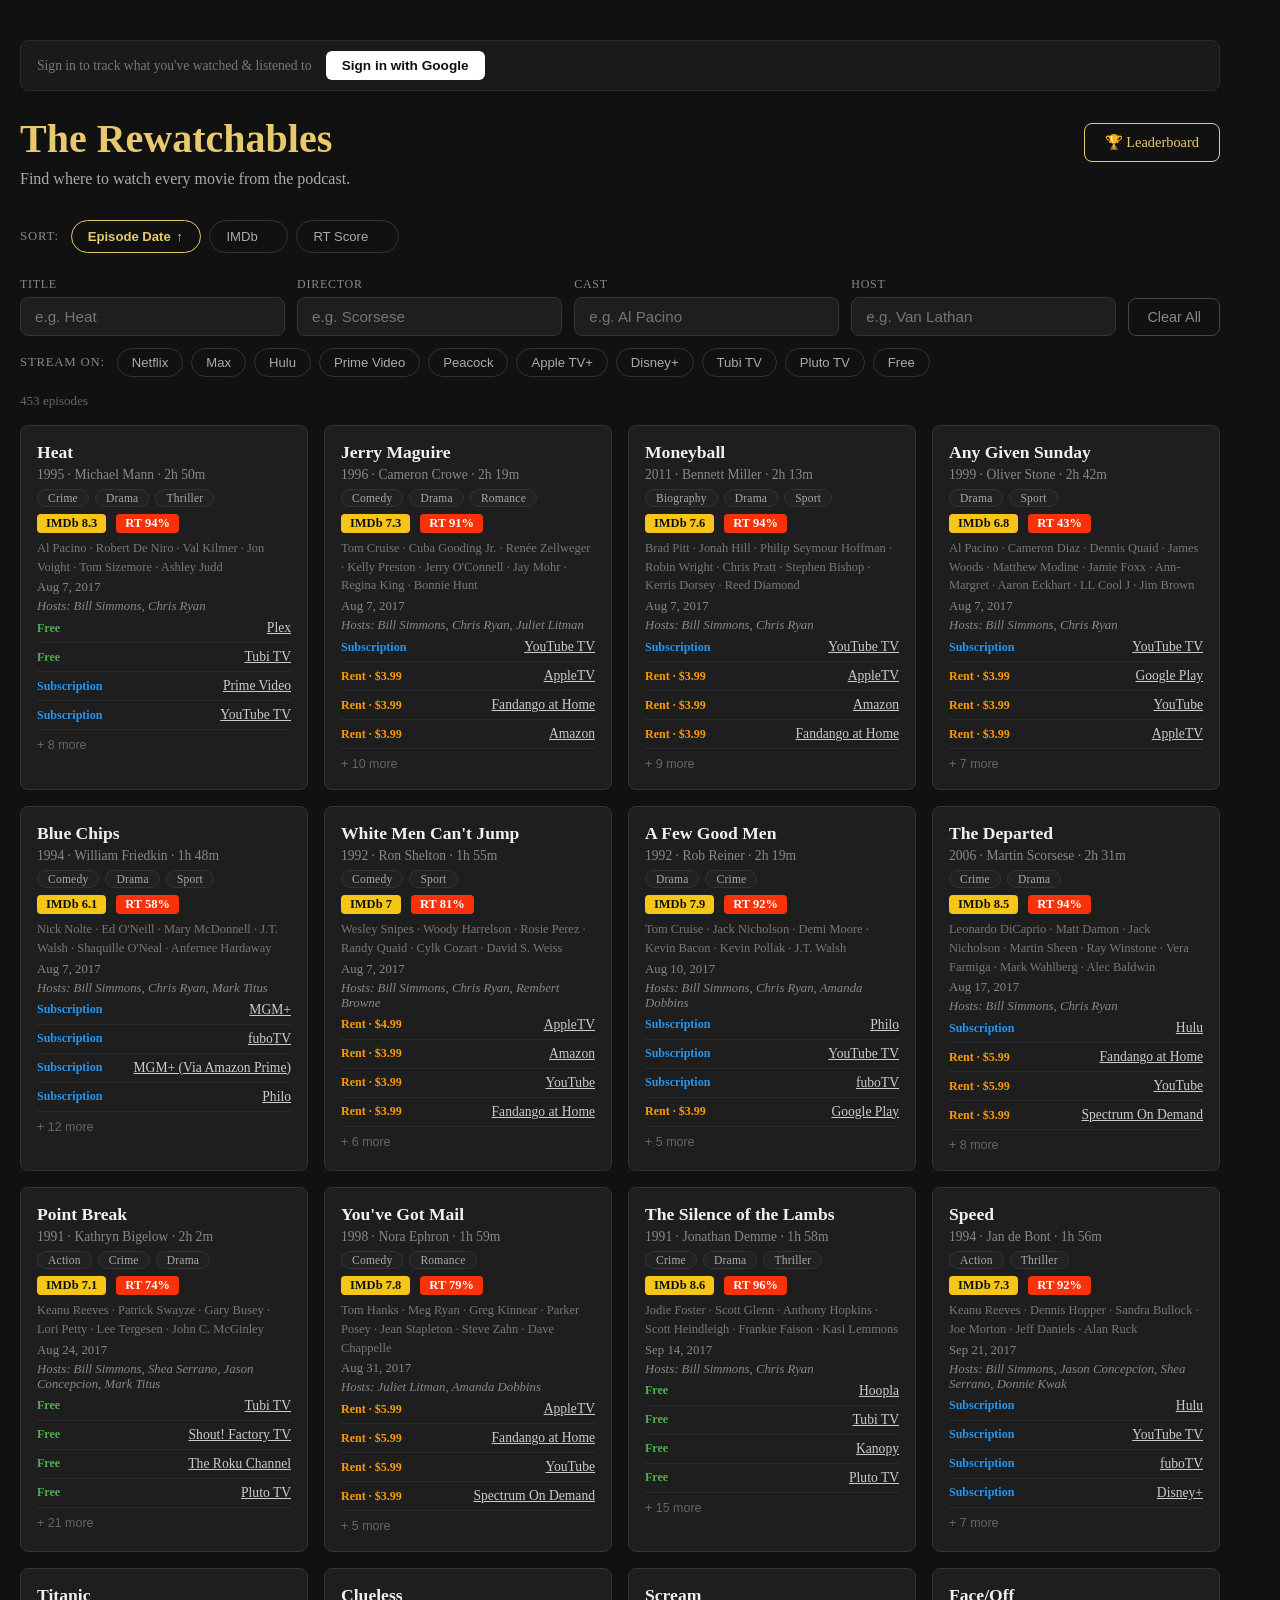
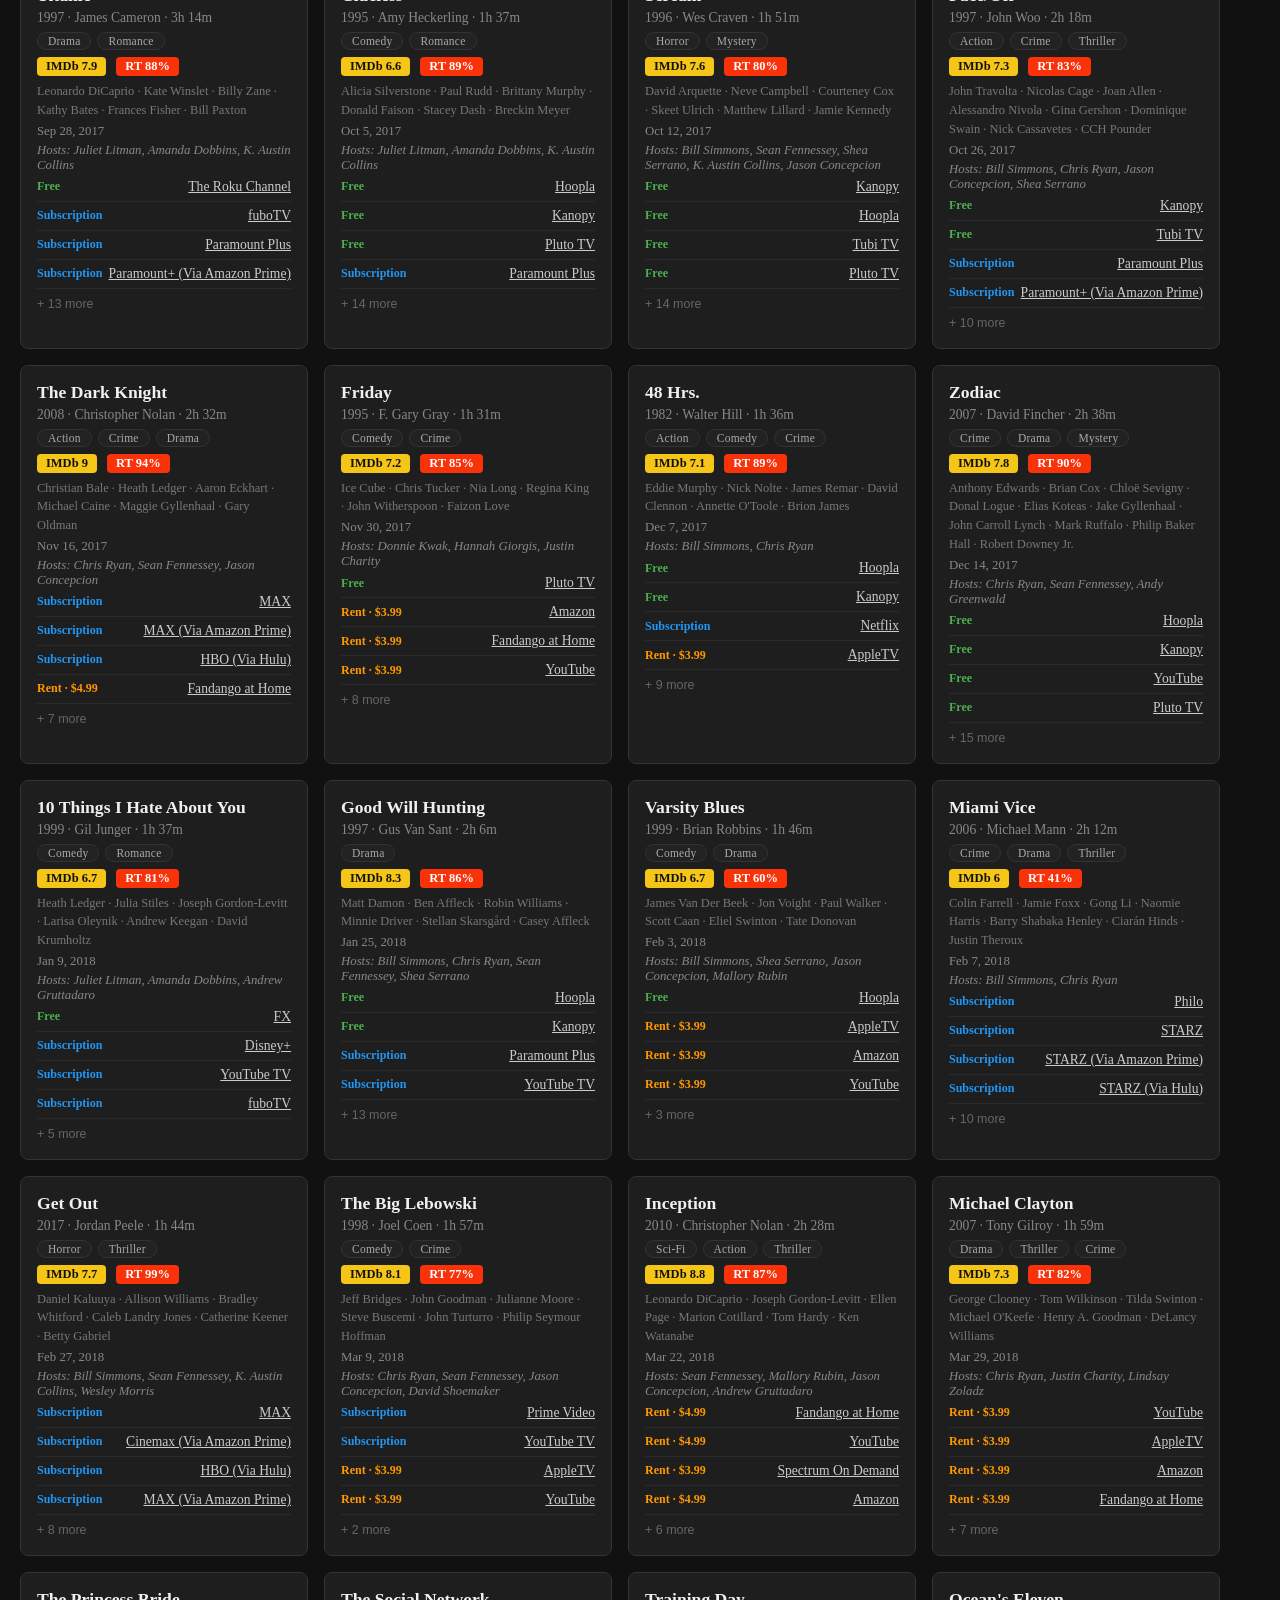
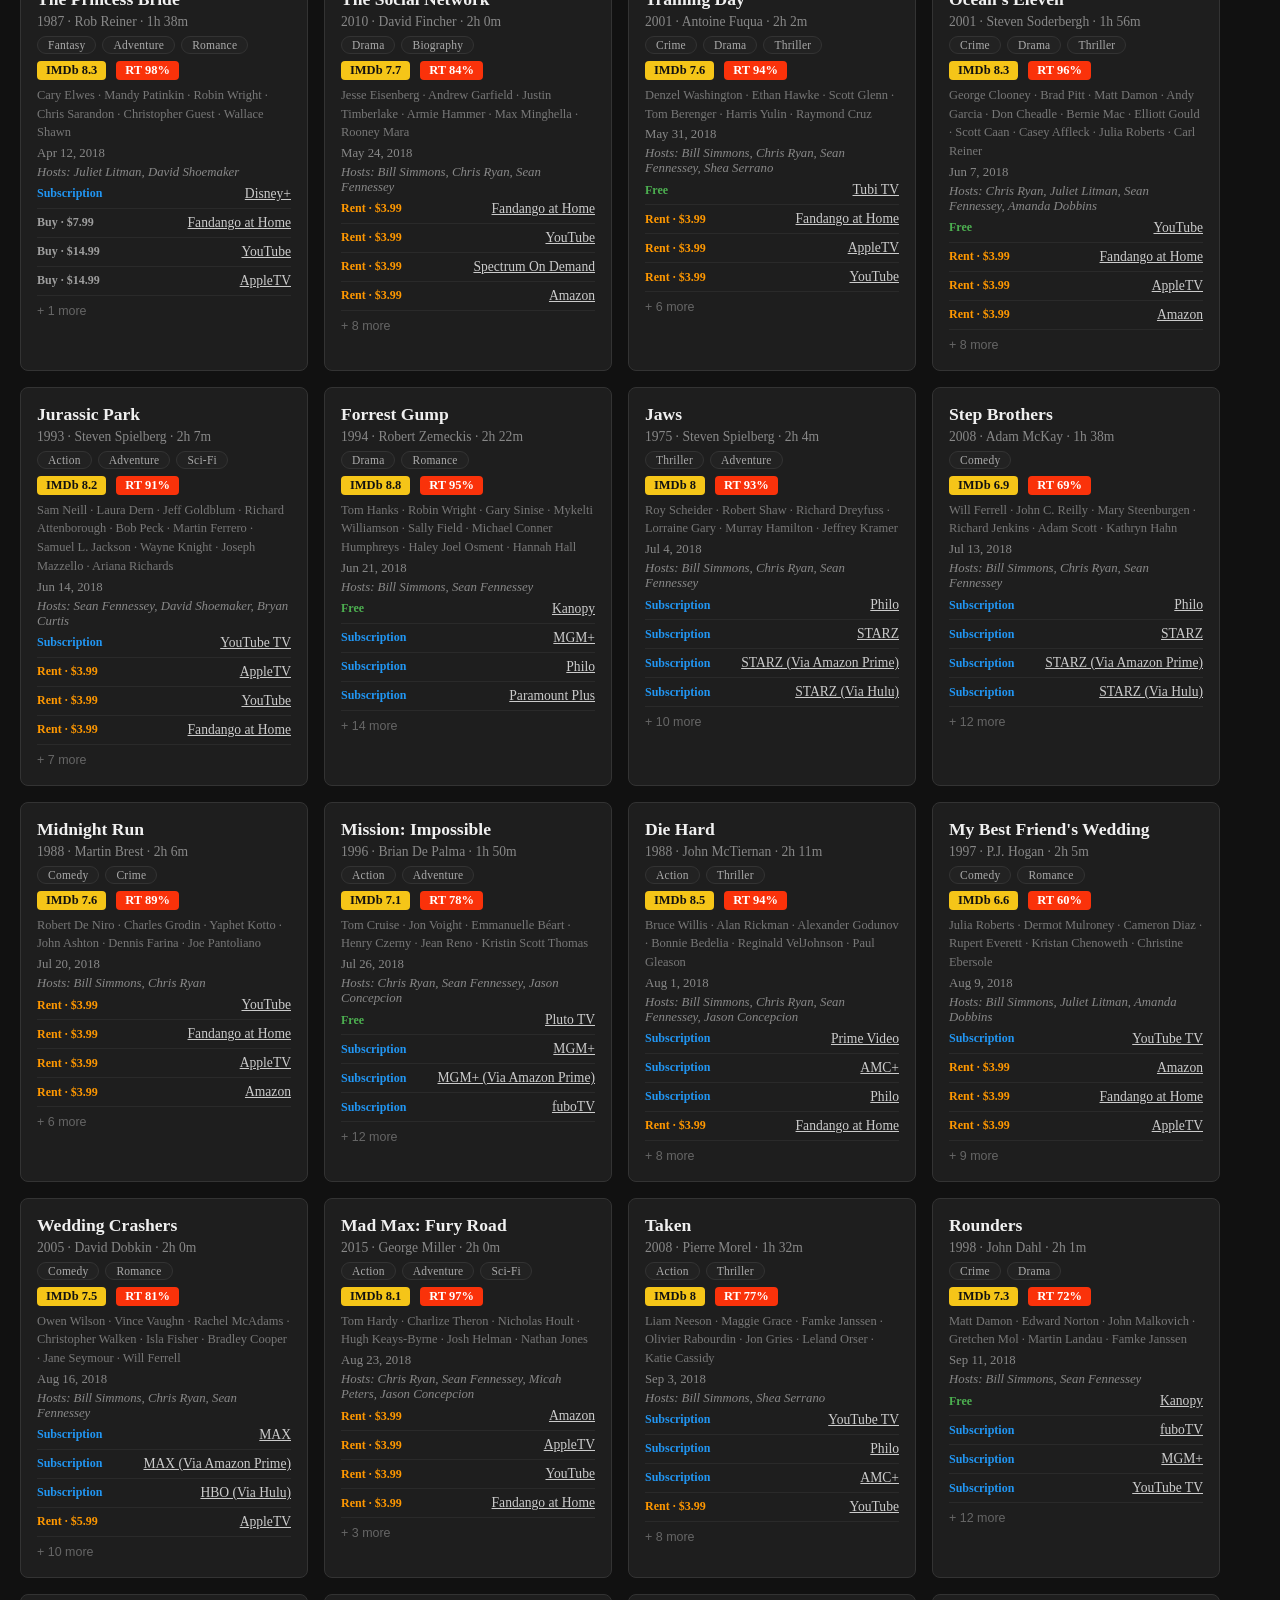
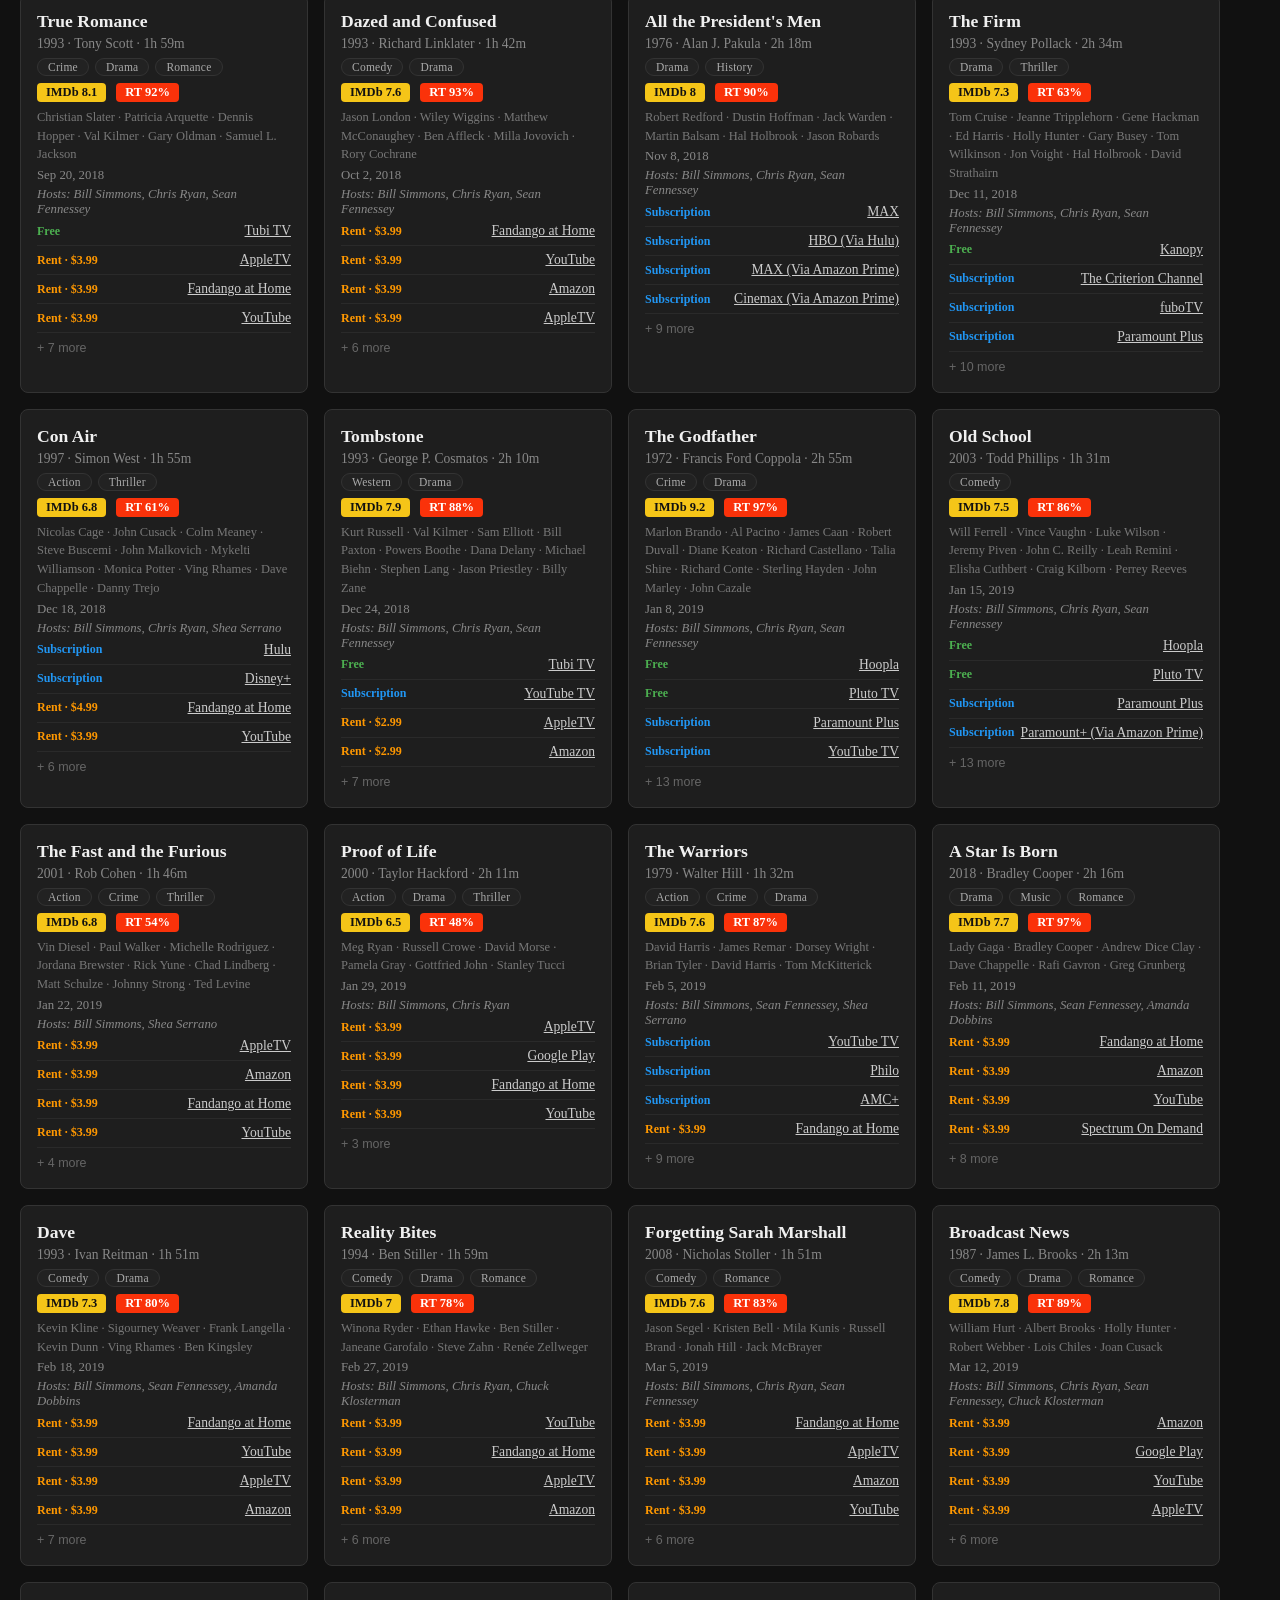
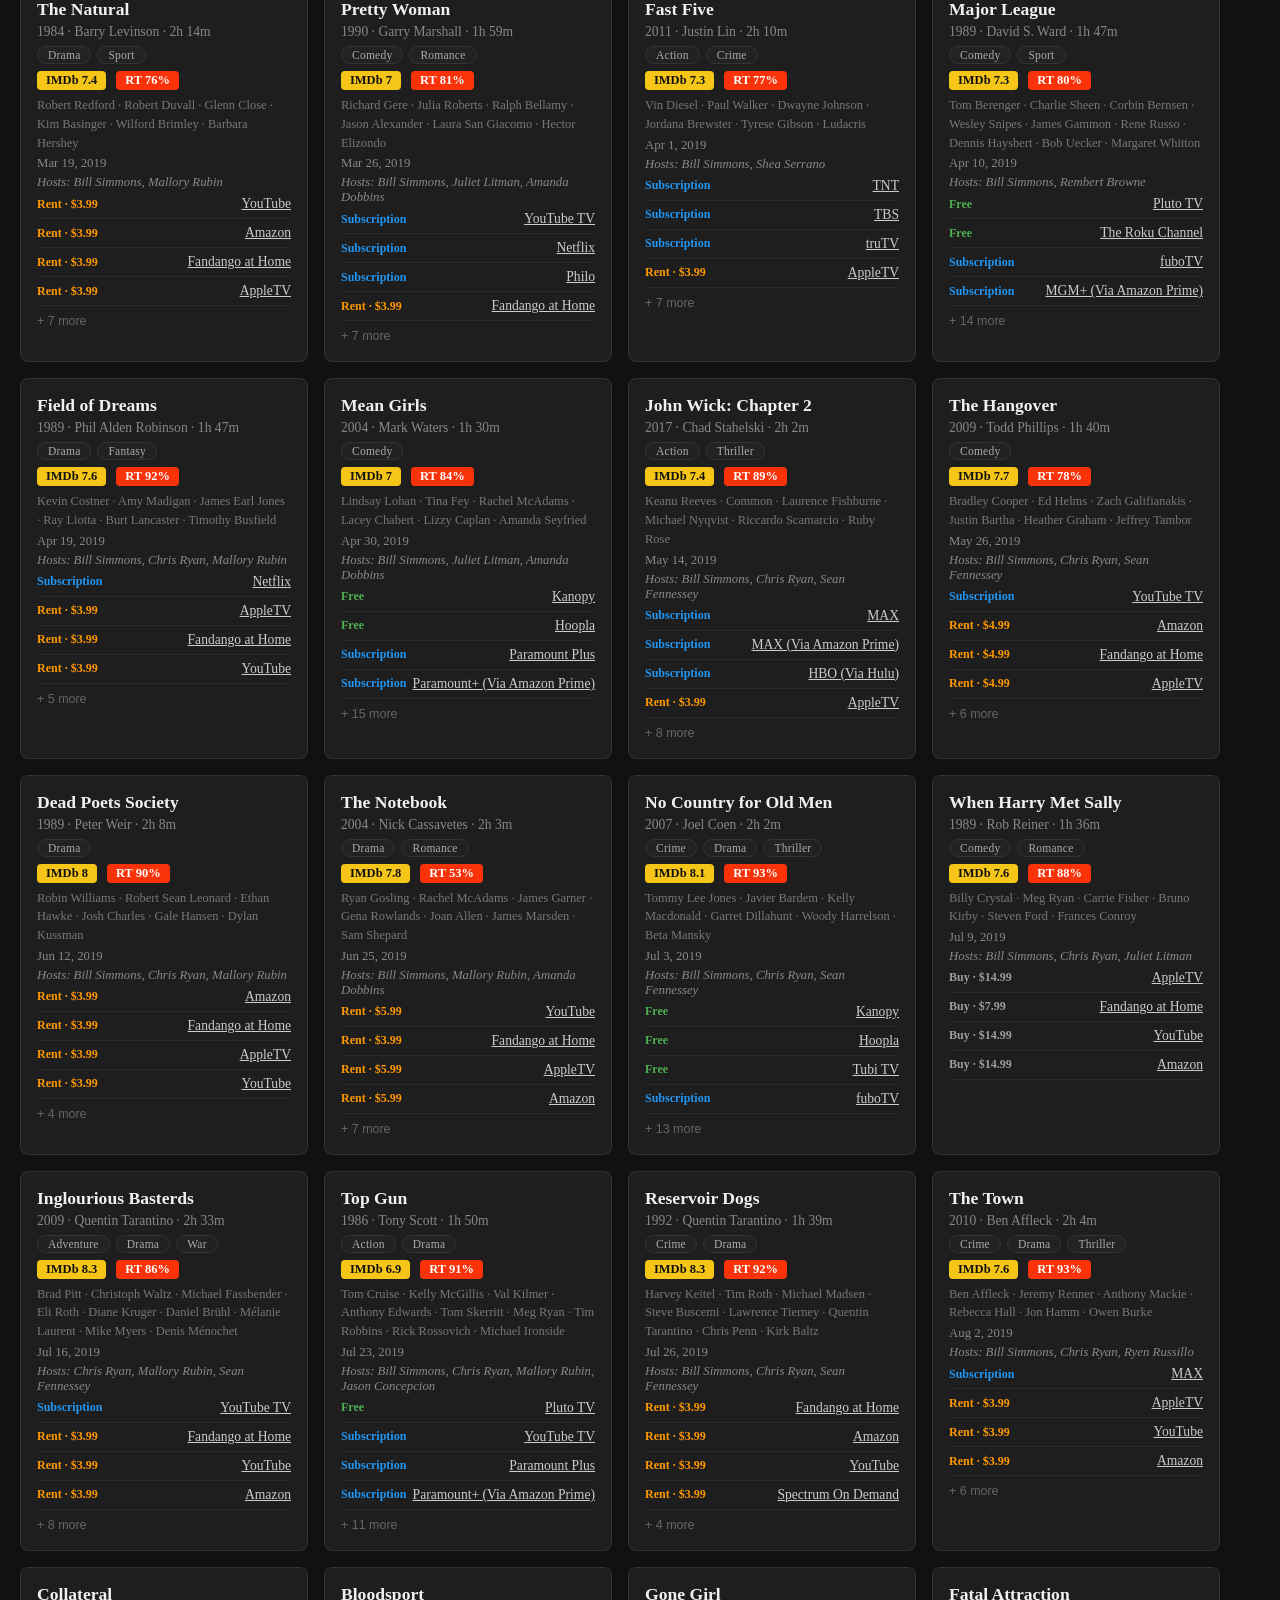
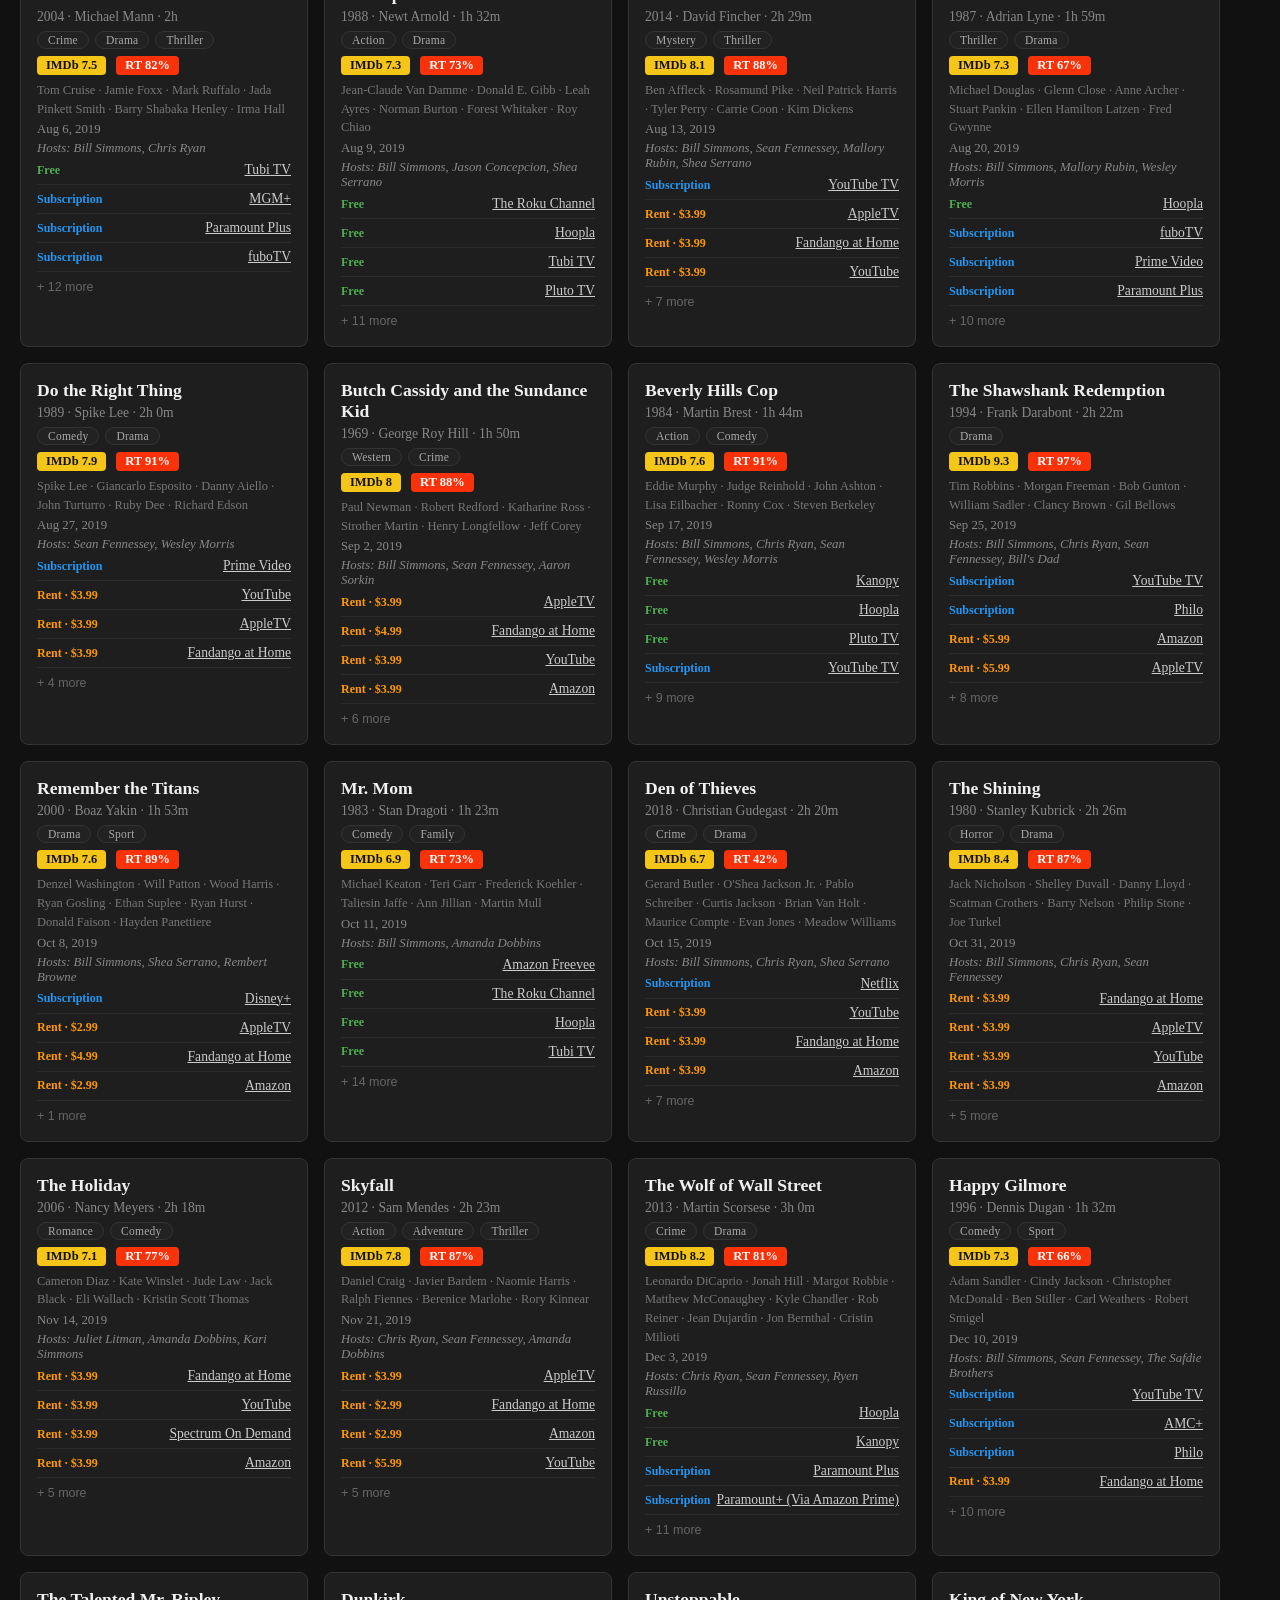
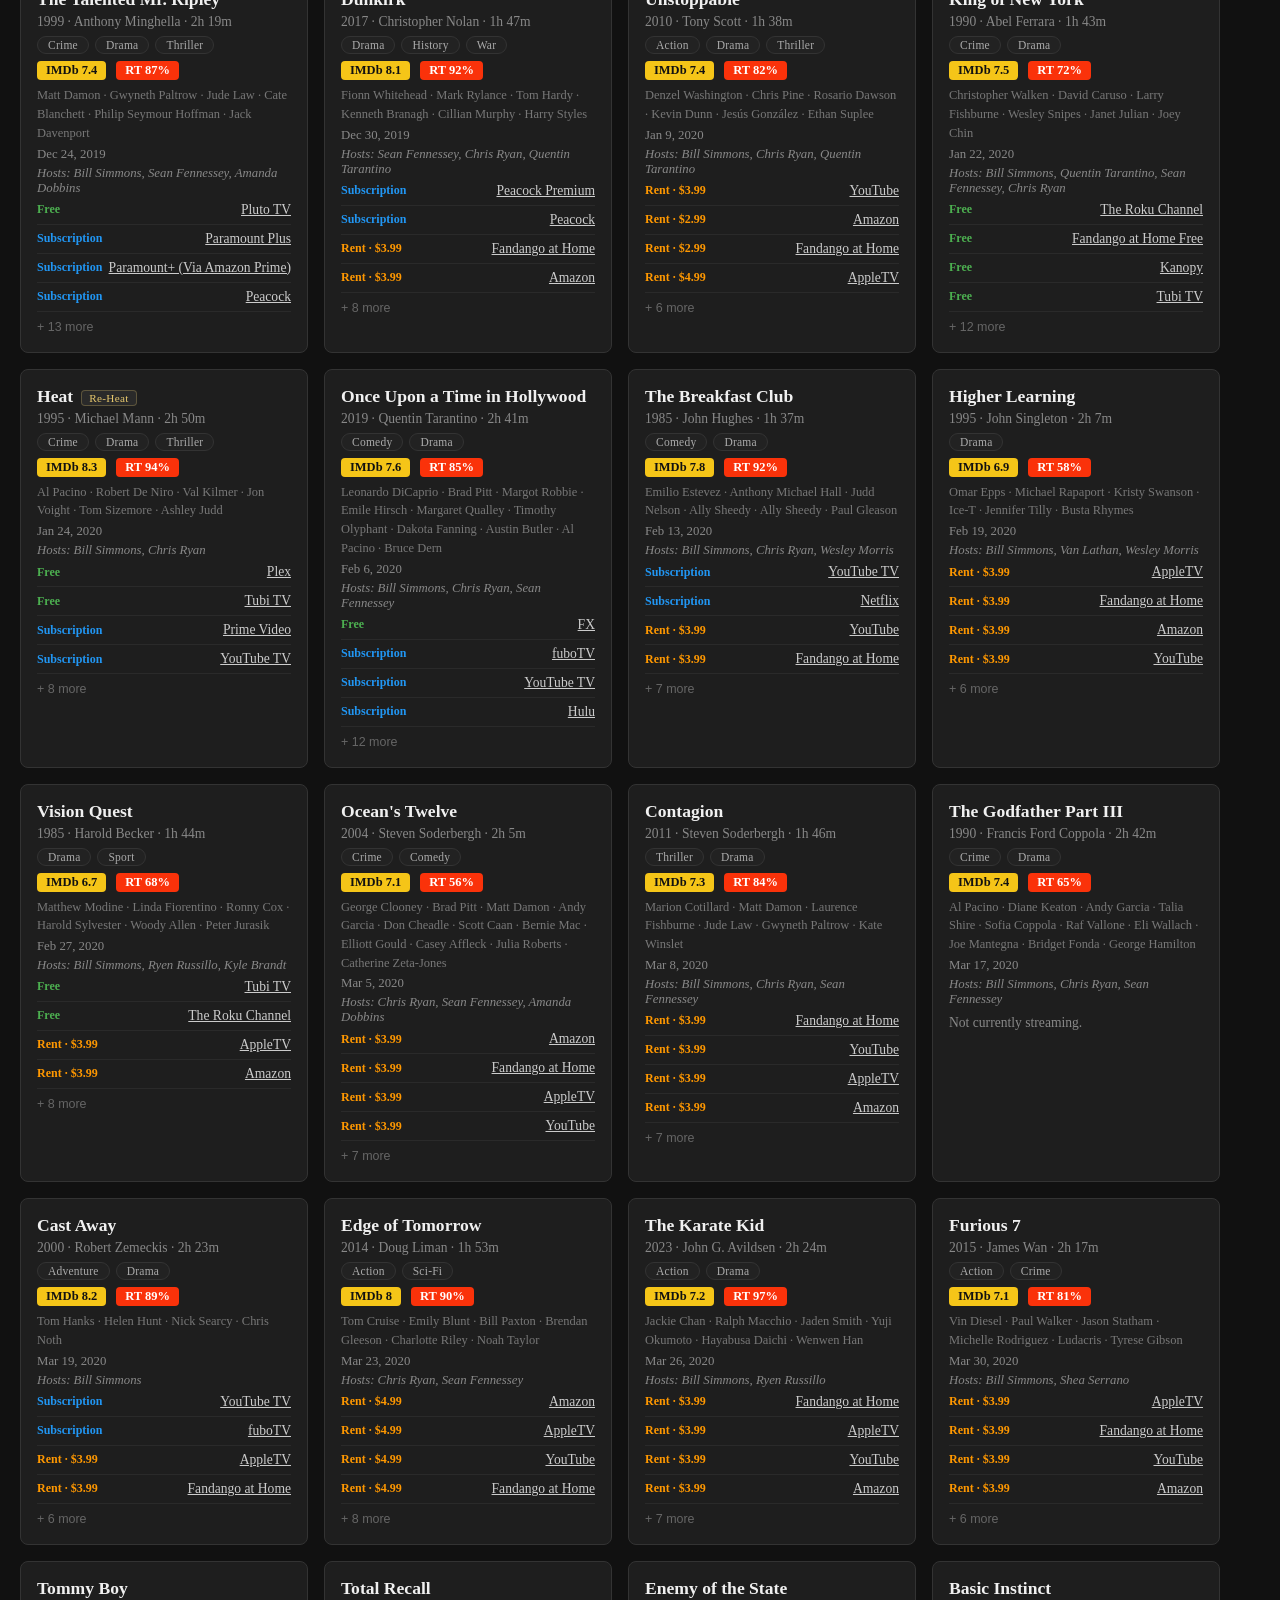
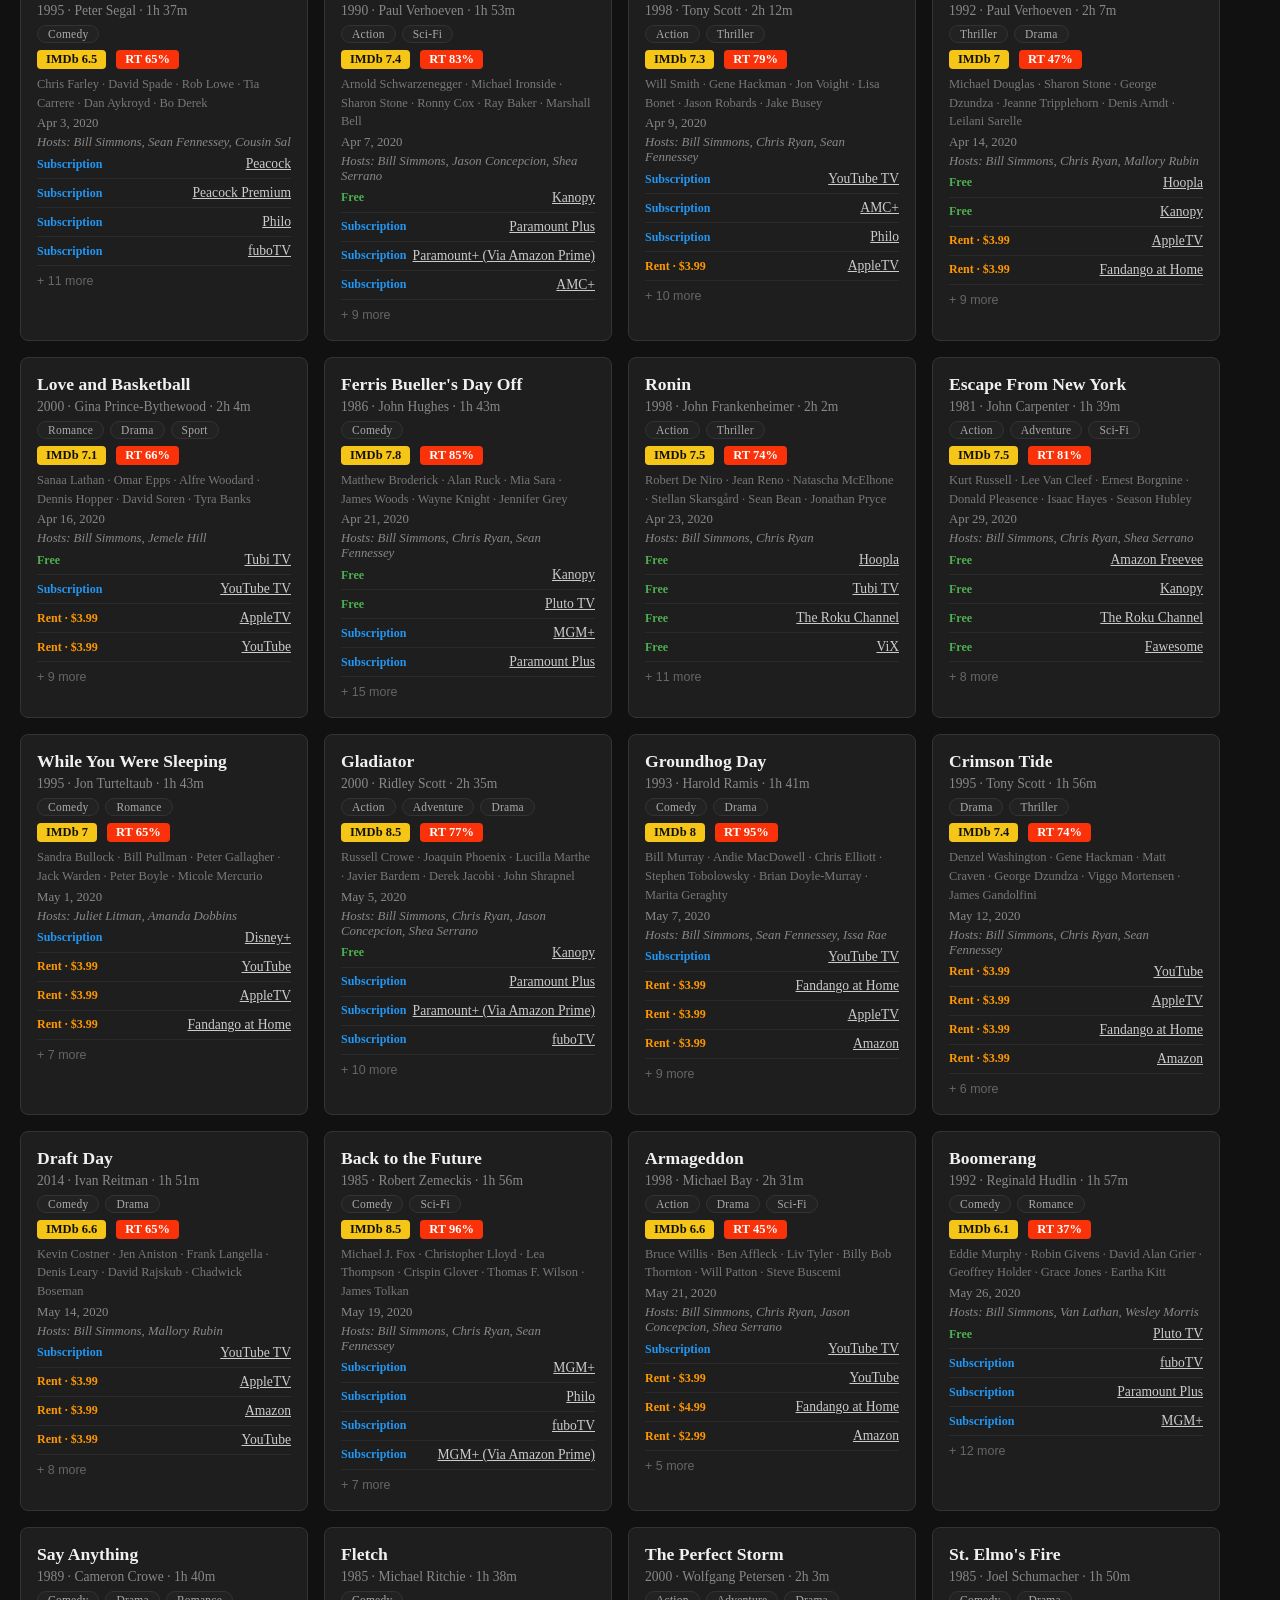
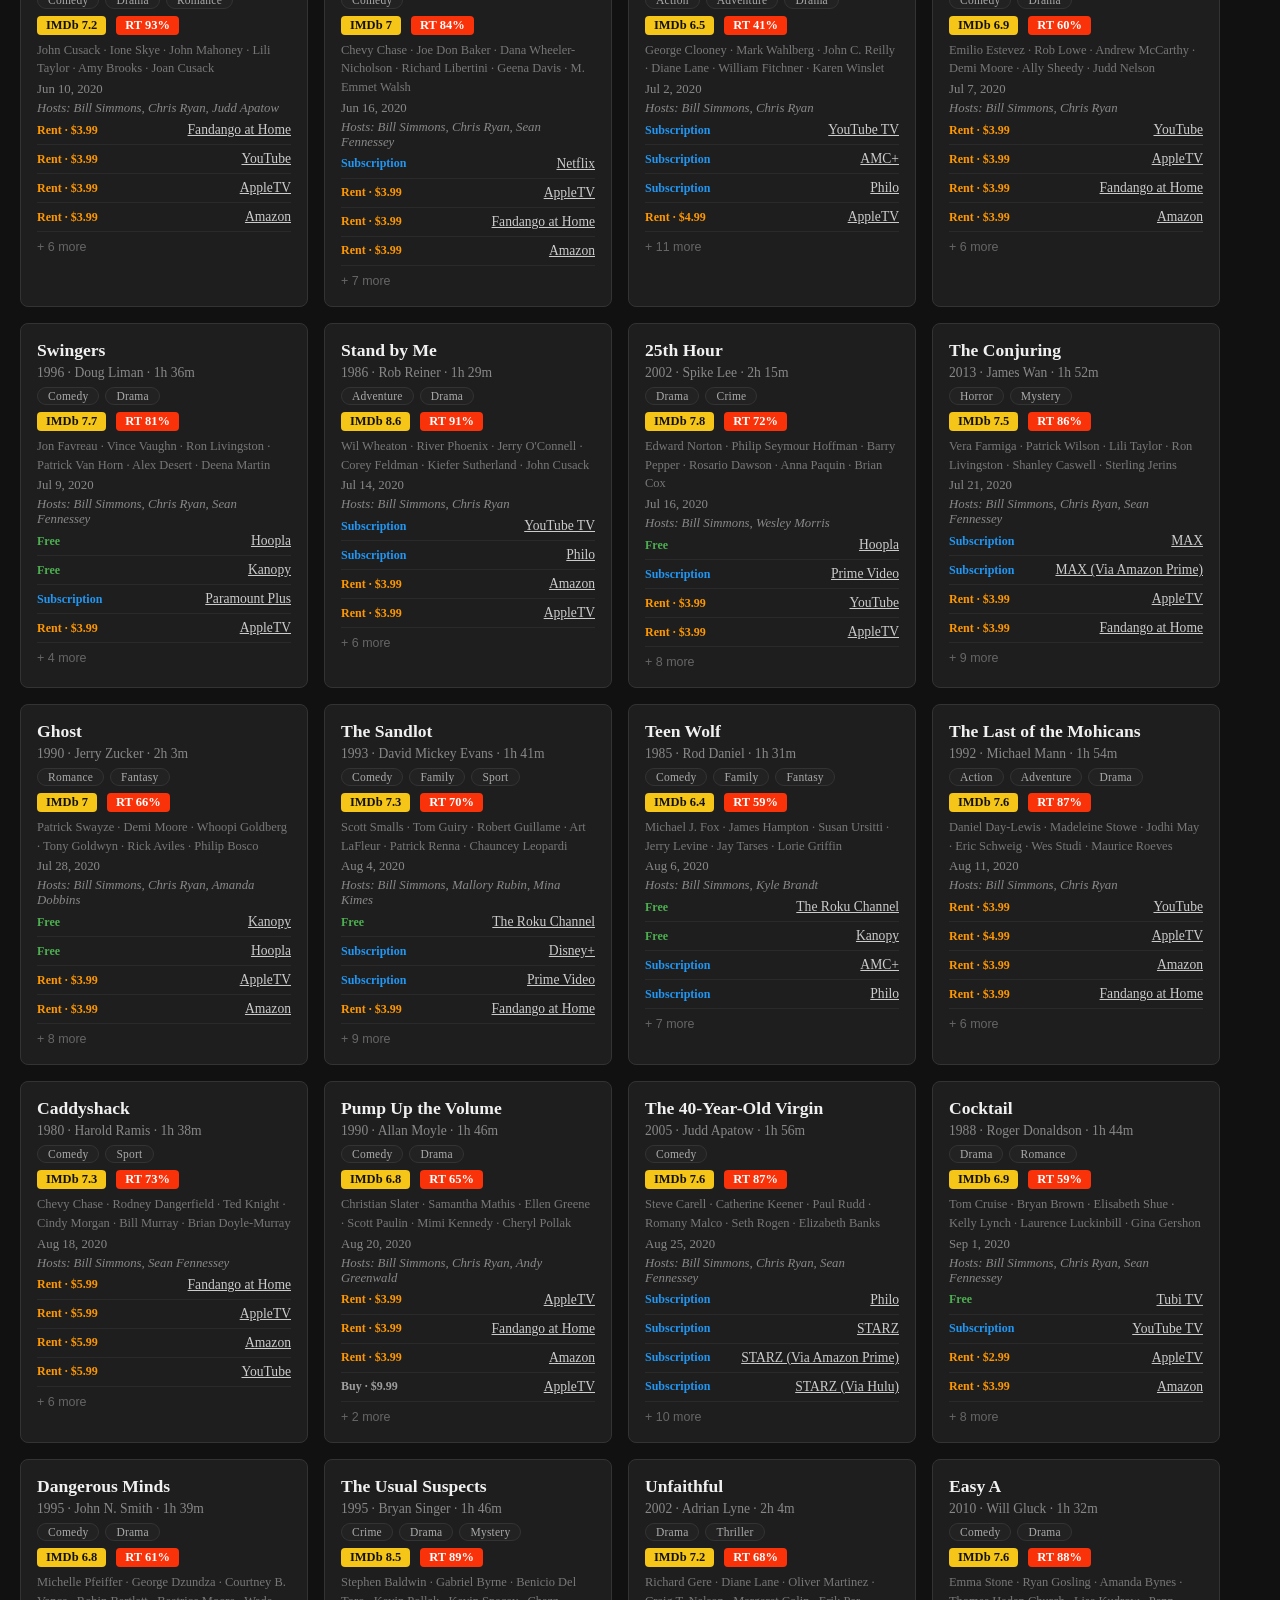
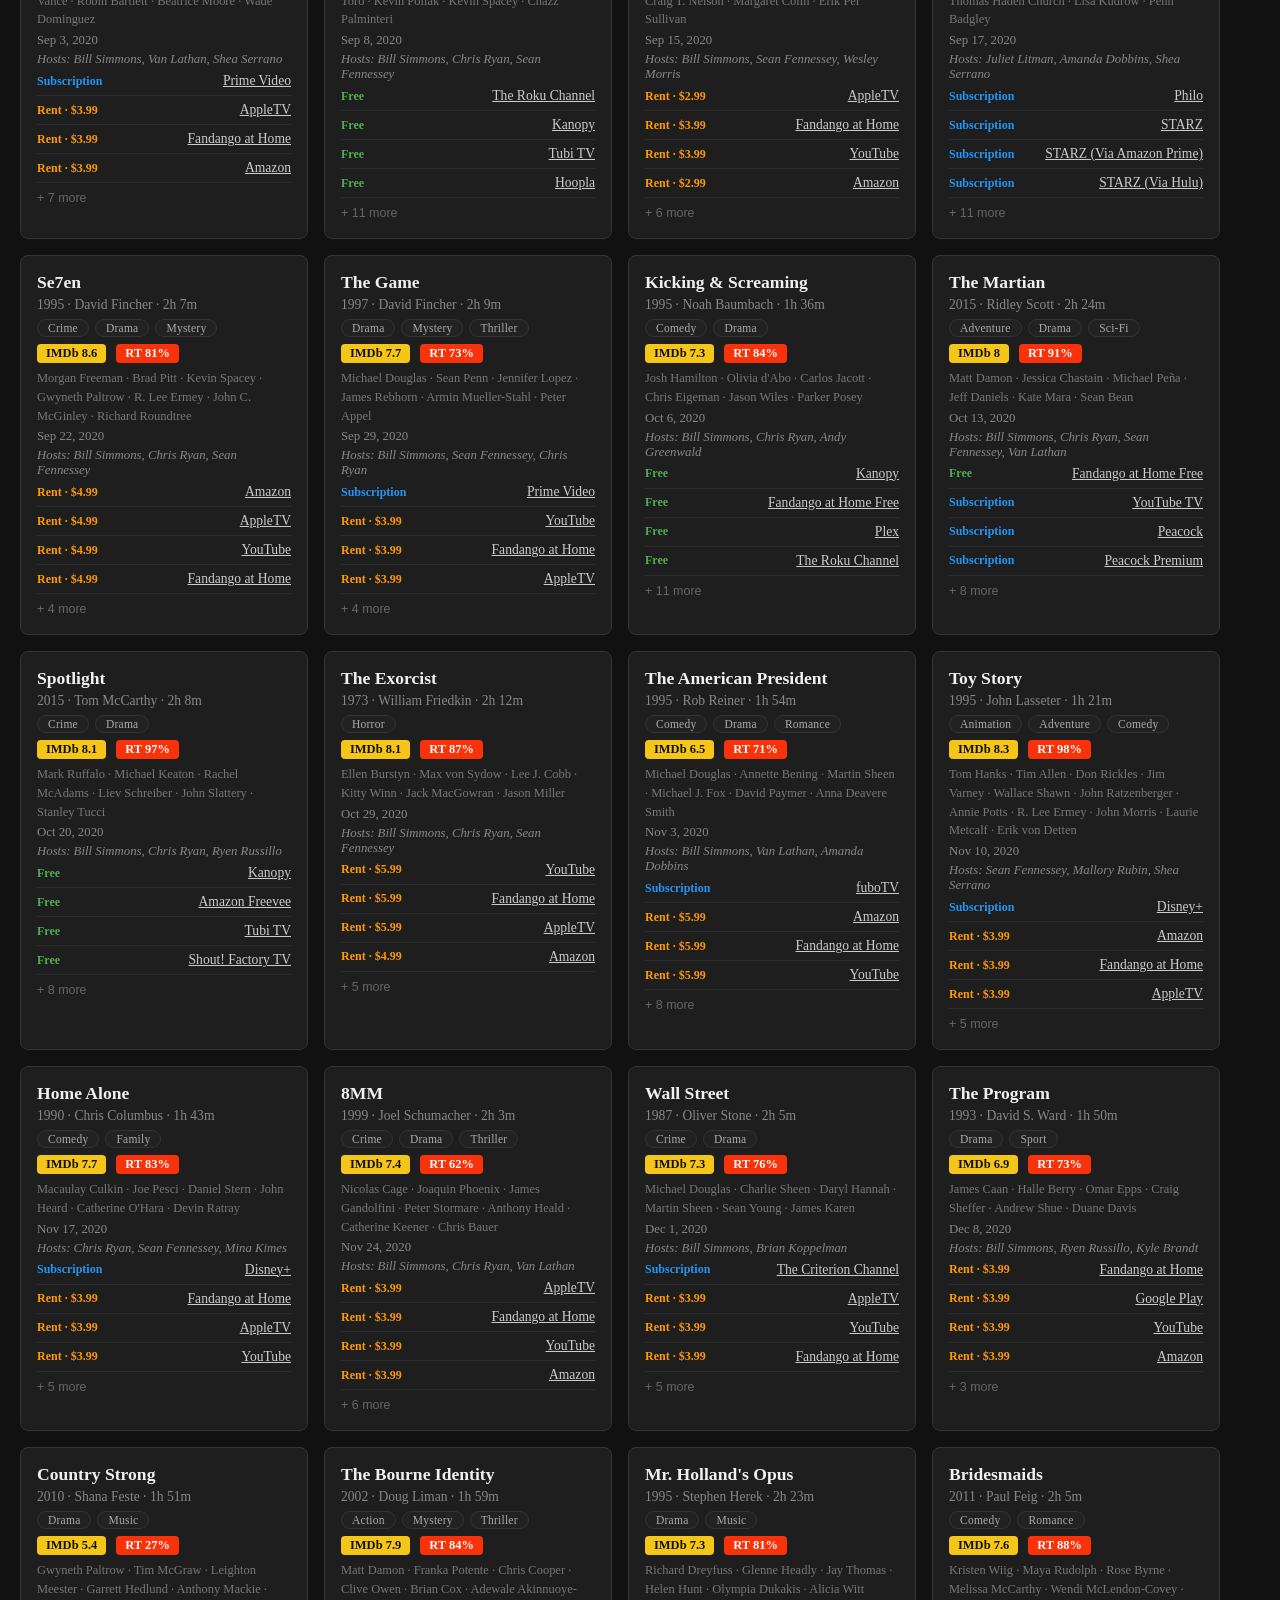
==== commit 9c8ca860: "Add files via upload" ====
--- a/index.html
+++ b/index.html
@@ -31,8 +31,13 @@
     </div>
   </div>
 
-  <h1>The Rewatchables</h1>
-  <p>Find where to watch every movie from the podcast.</p>
+  <div id="page-header">
+    <div>
+      <h1>The Rewatchables</h1>
+      <p>Find where to watch every movie from the podcast.</p>
+    </div>
+    <a href="leaderboard.html" class="leaderboard-btn">🏆 Leaderboard</a>
+  </div>
 
   <div id="top-bar">
     <span class="sort-label">Sort:</span>
@@ -152,6 +157,7 @@
         tracking = {};
       }
       window.tracking = tracking;
+      if (window.updateTrackStats) window.updateTrackStats();
       window.filterMovies();
     }
 
--- a/style.css
+++ b/style.css
@@ -790,3 +790,33 @@
   color: #4caf50;
   font-weight: 600;
 }
+
+/* ── Page header with leaderboard button ────────────────────────────────── */
+
+#page-header {
+  display: flex;
+  align-items: flex-start;
+  justify-content: space-between;
+  max-width: 1200px;
+  margin-bottom: 0;
+}
+
+.leaderboard-btn {
+  display: inline-block;
+  padding: 10px 20px;
+  background: transparent;
+  border: 1px solid #e8c96d;
+  color: #e8c96d;
+  border-radius: 8px;
+  font-size: 0.9rem;
+  font-family: Georgia, serif;
+  text-decoration: none;
+  white-space: nowrap;
+  margin-top: 8px;
+  transition: background 0.2s, color 0.2s;
+}
+
+.leaderboard-btn:hover {
+  background: #e8c96d;
+  color: #111;
+}
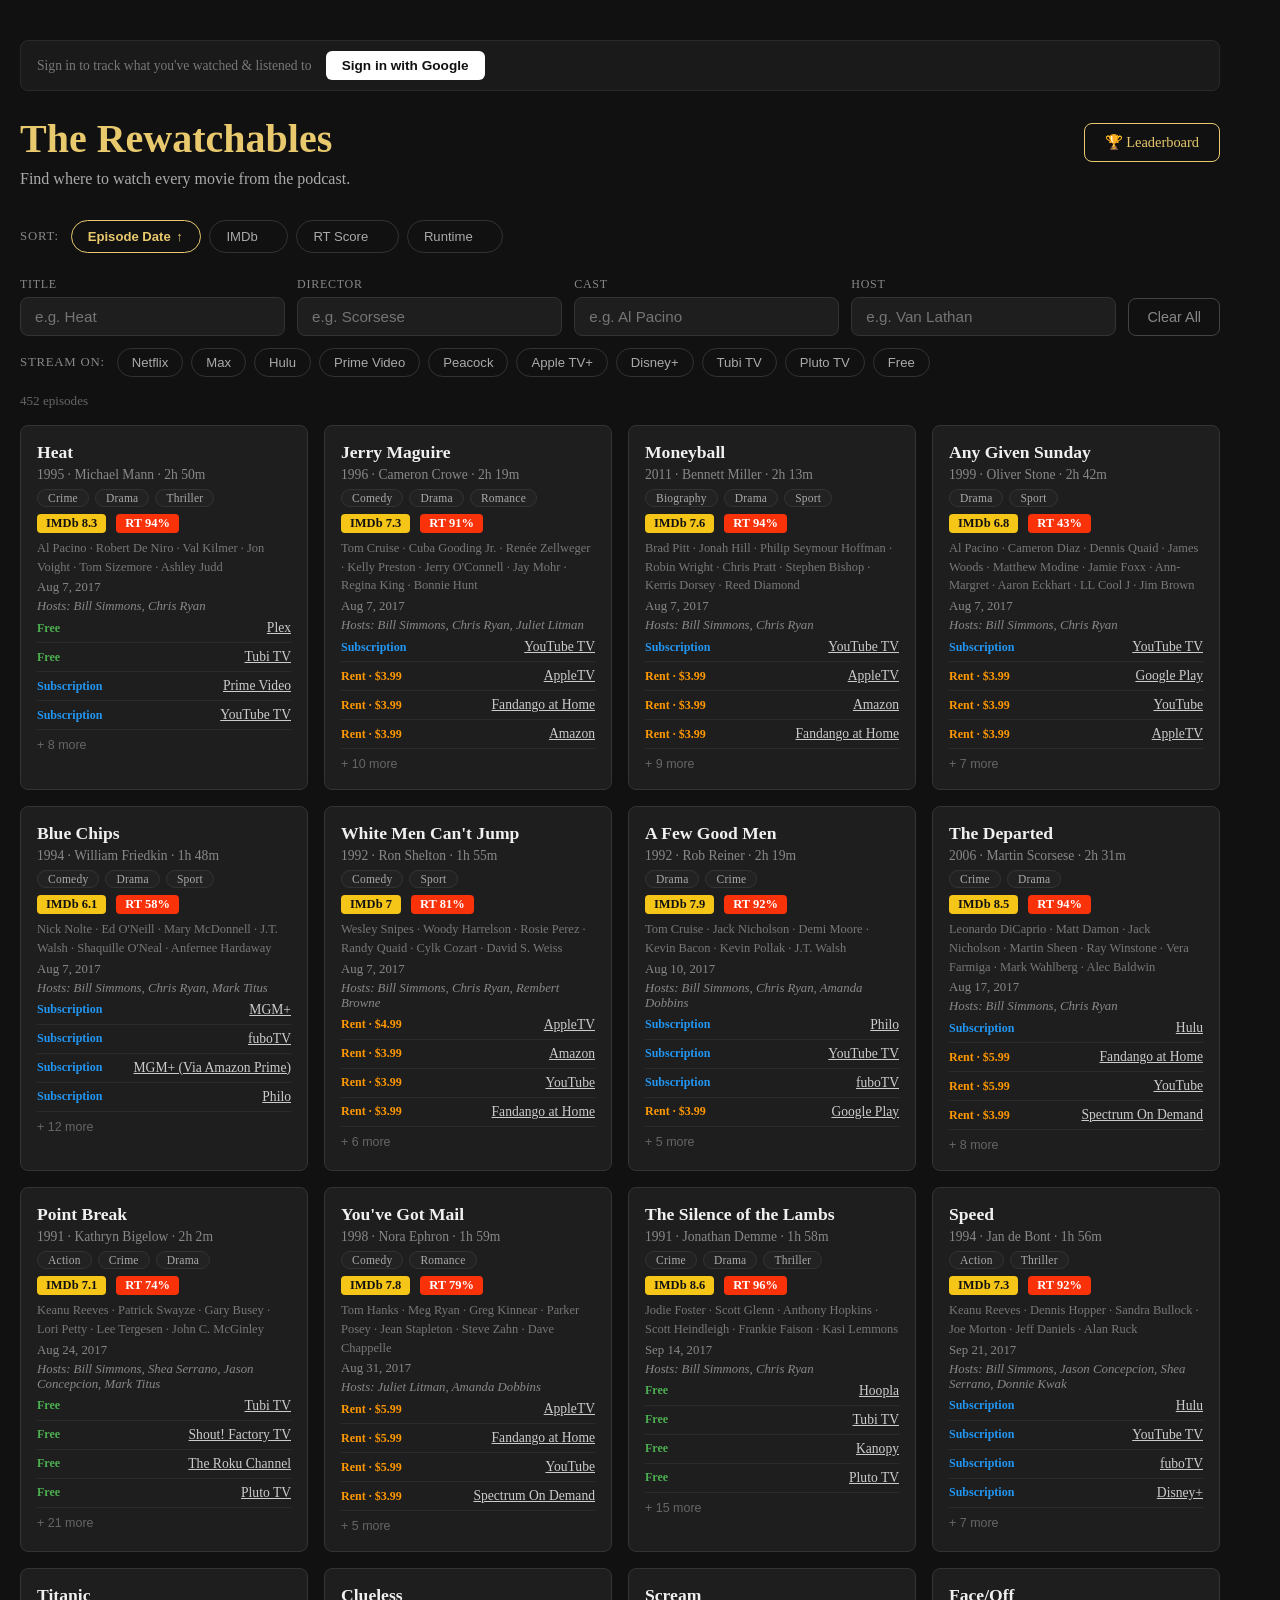
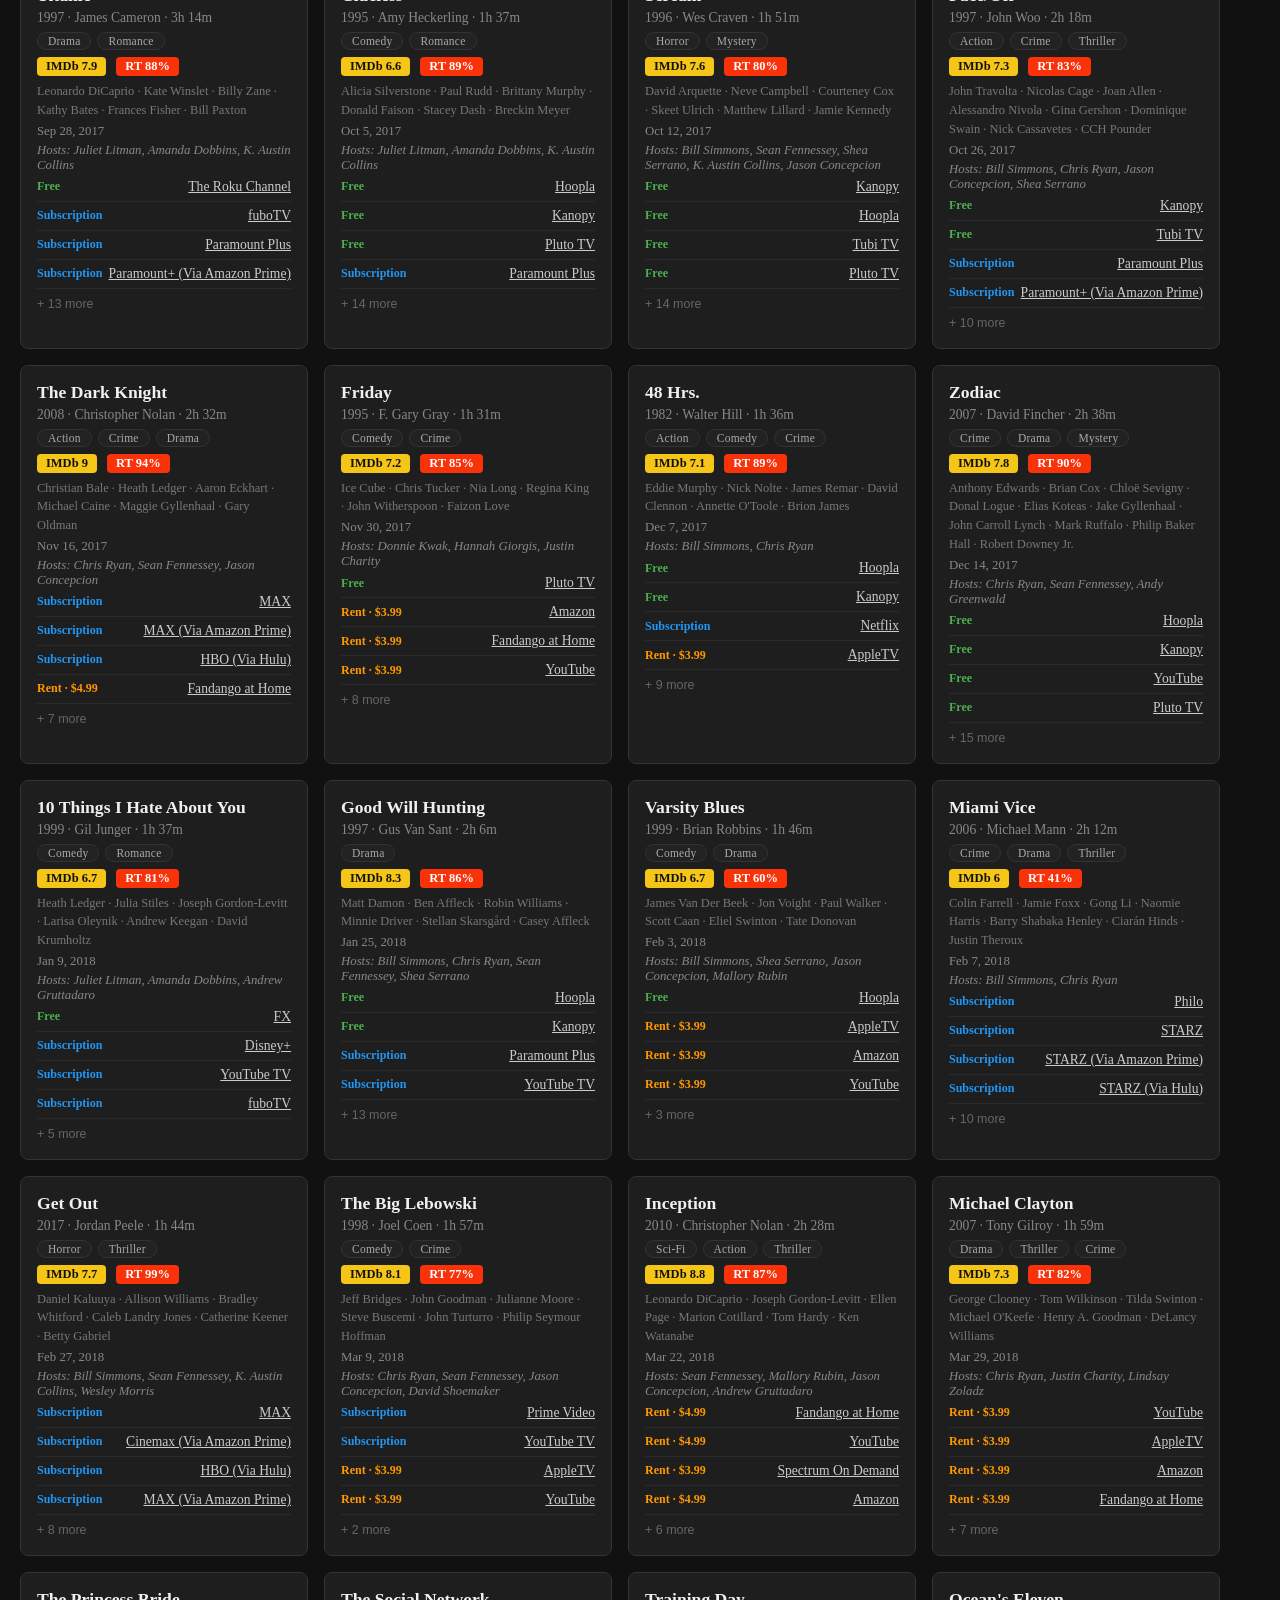
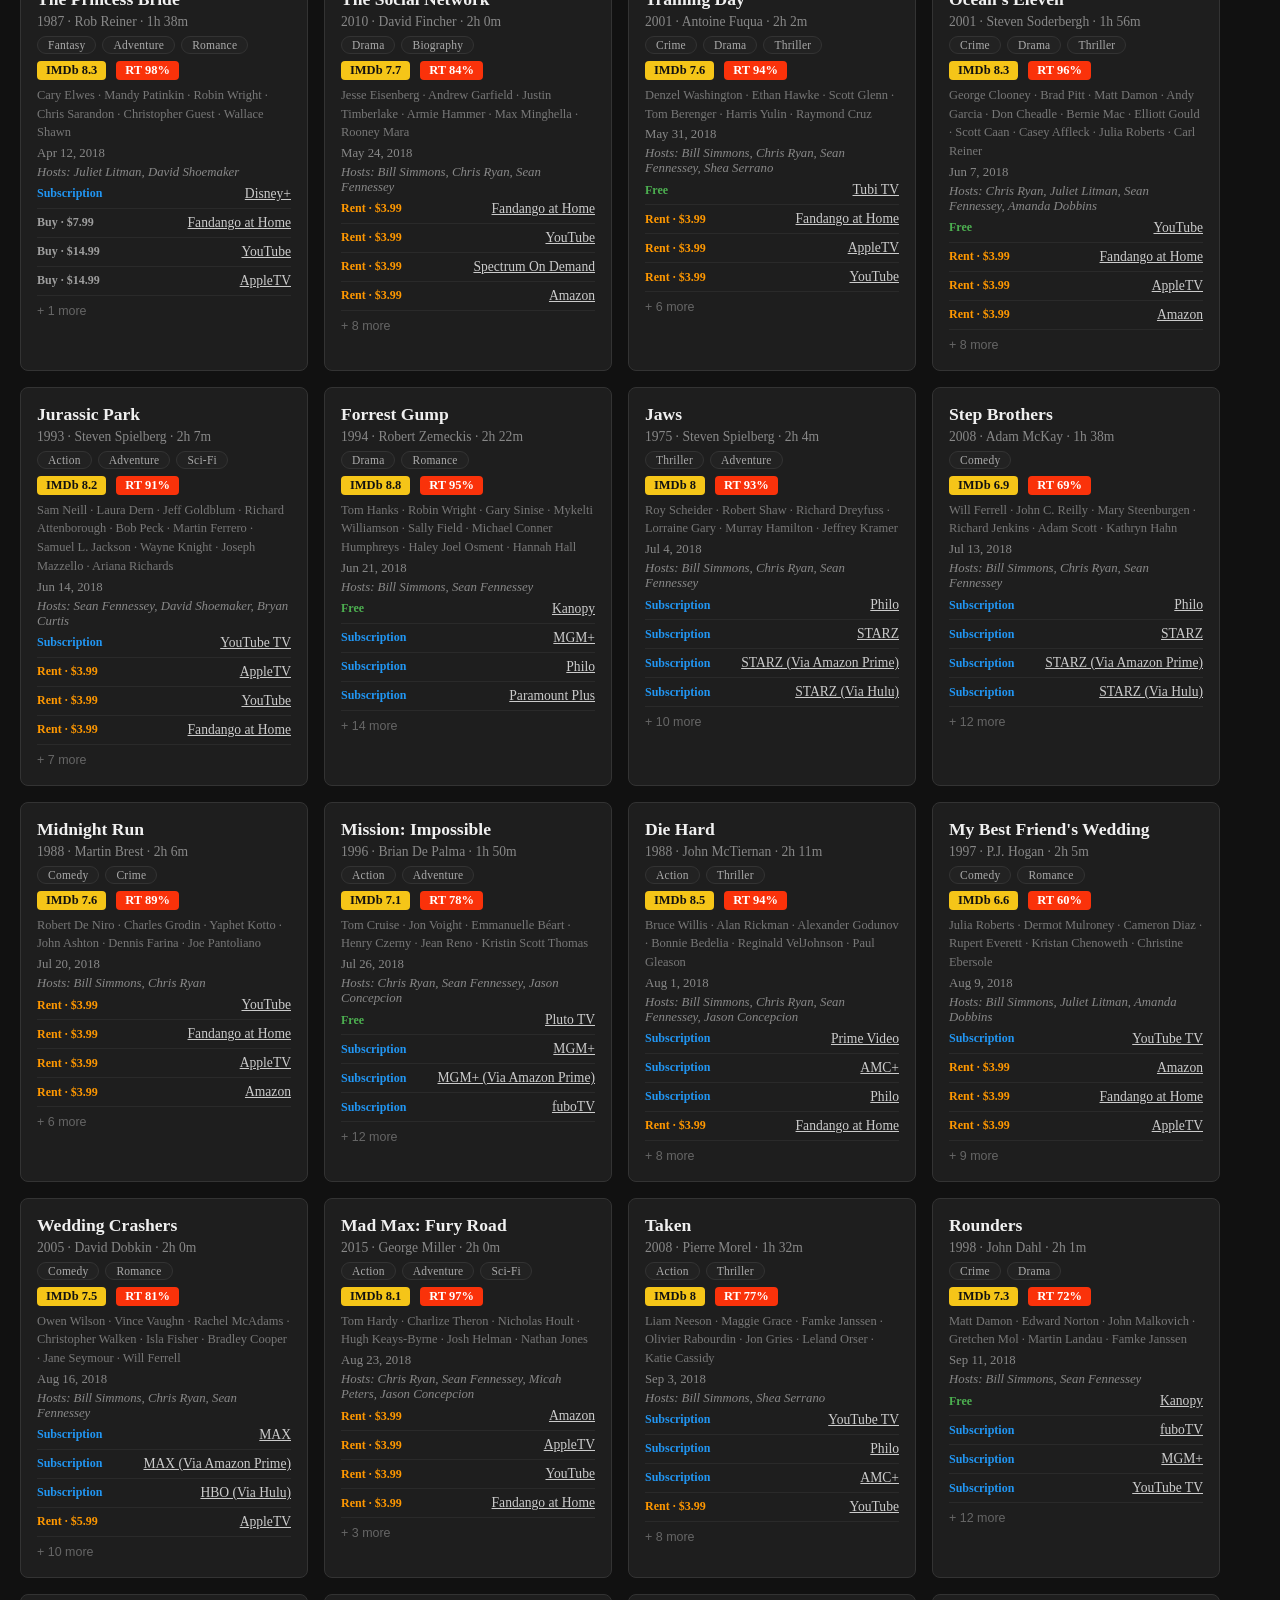
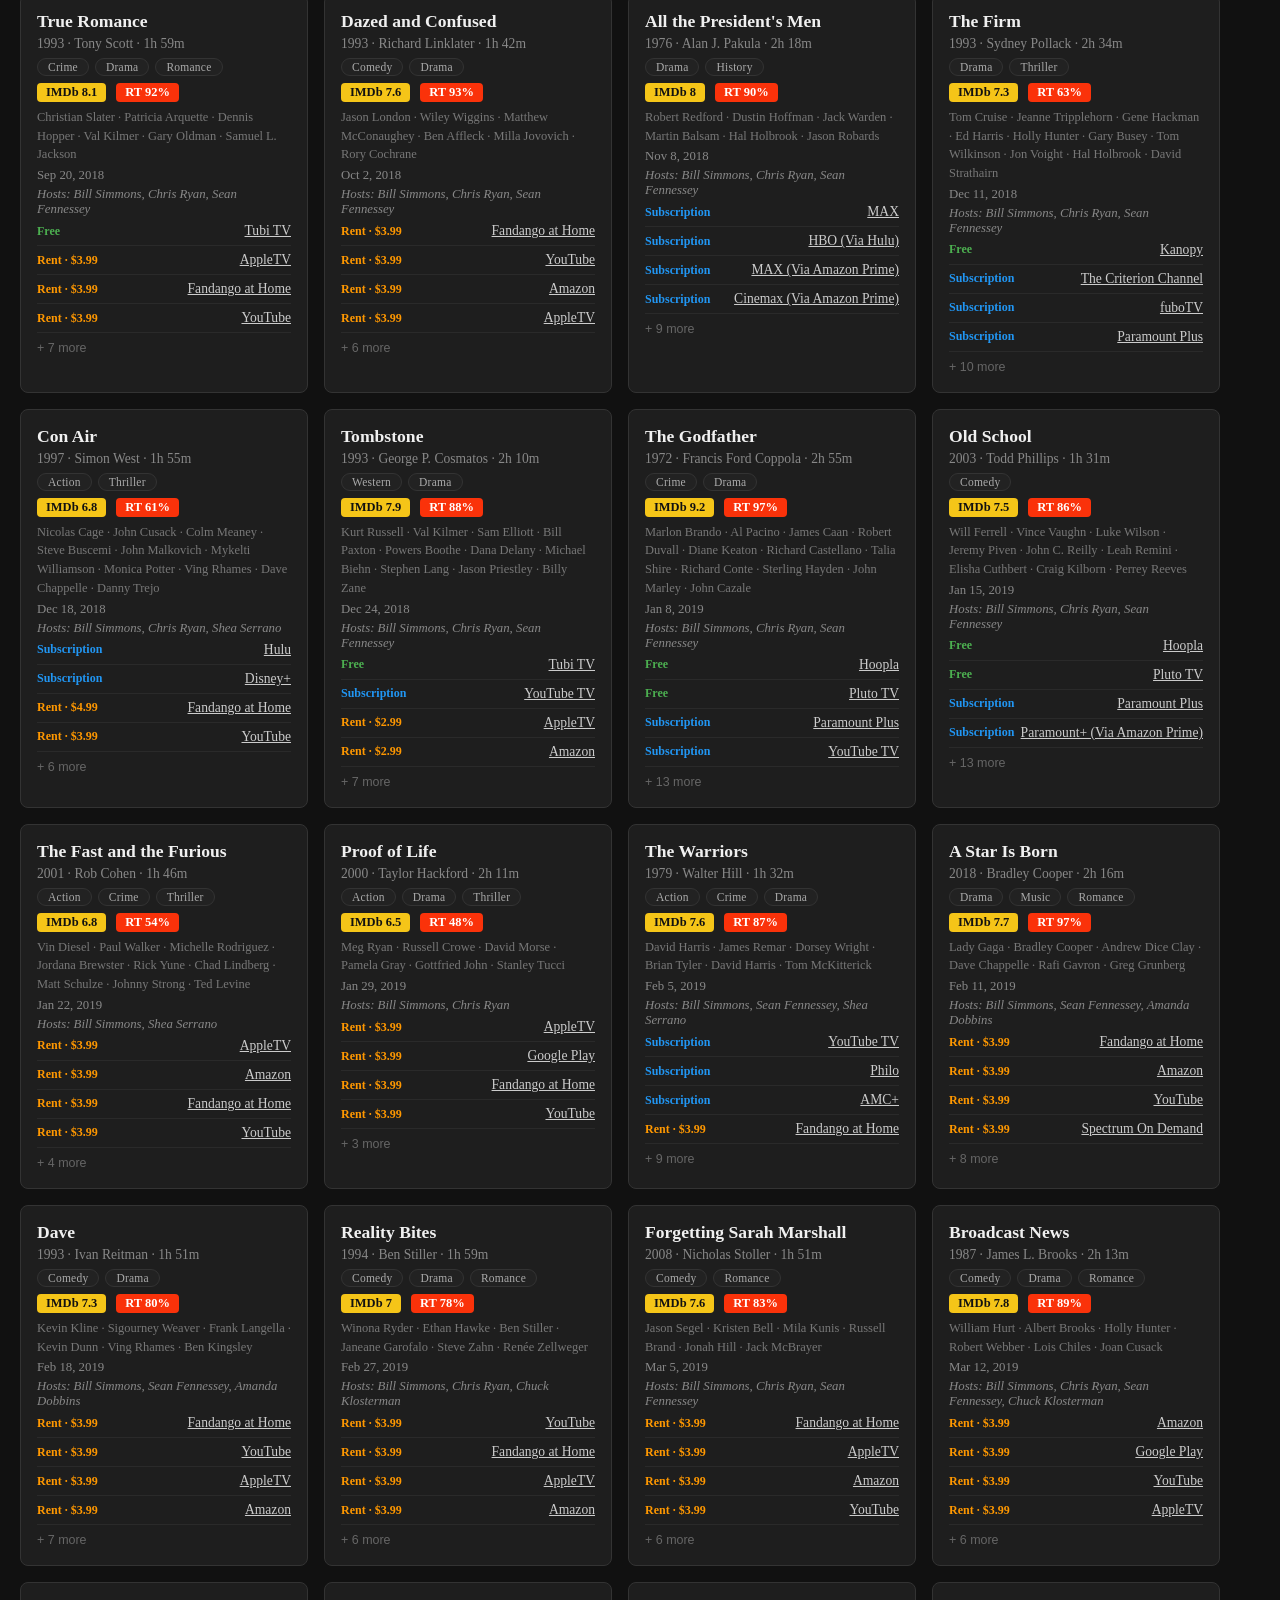
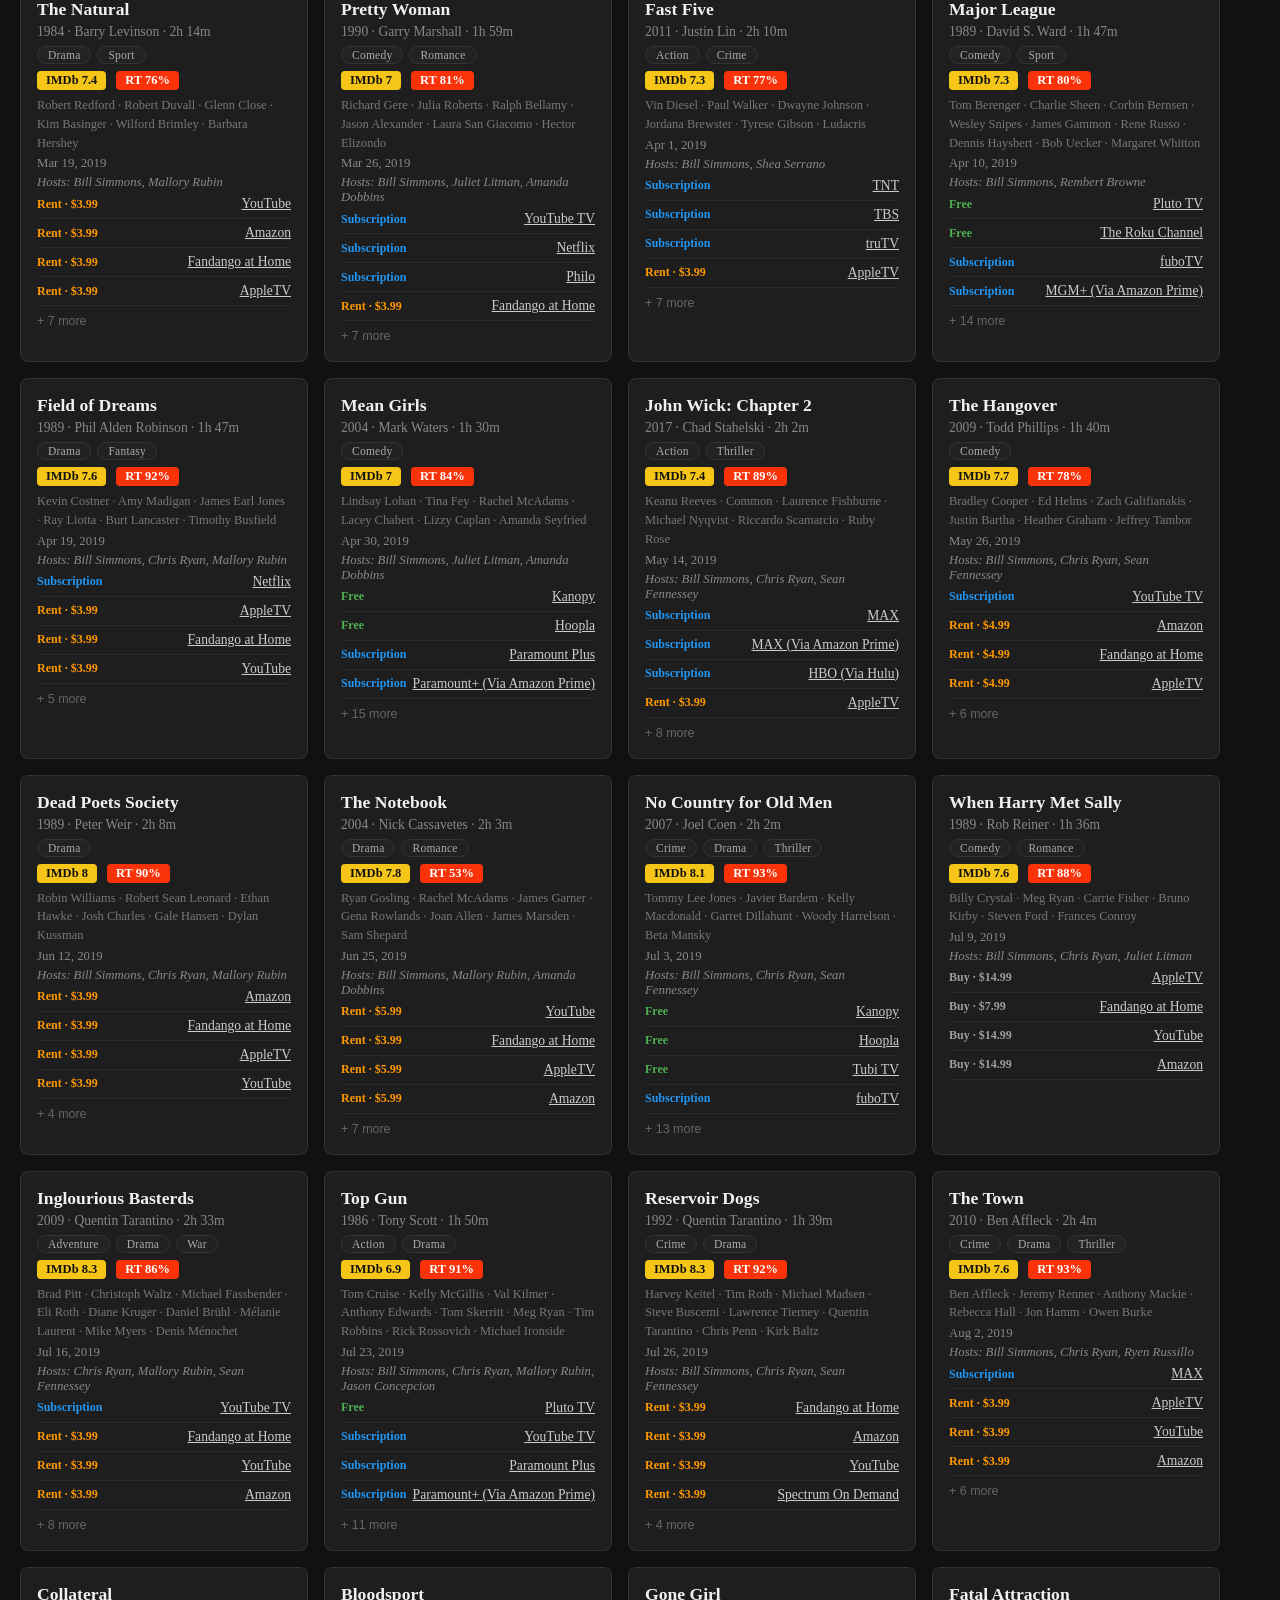
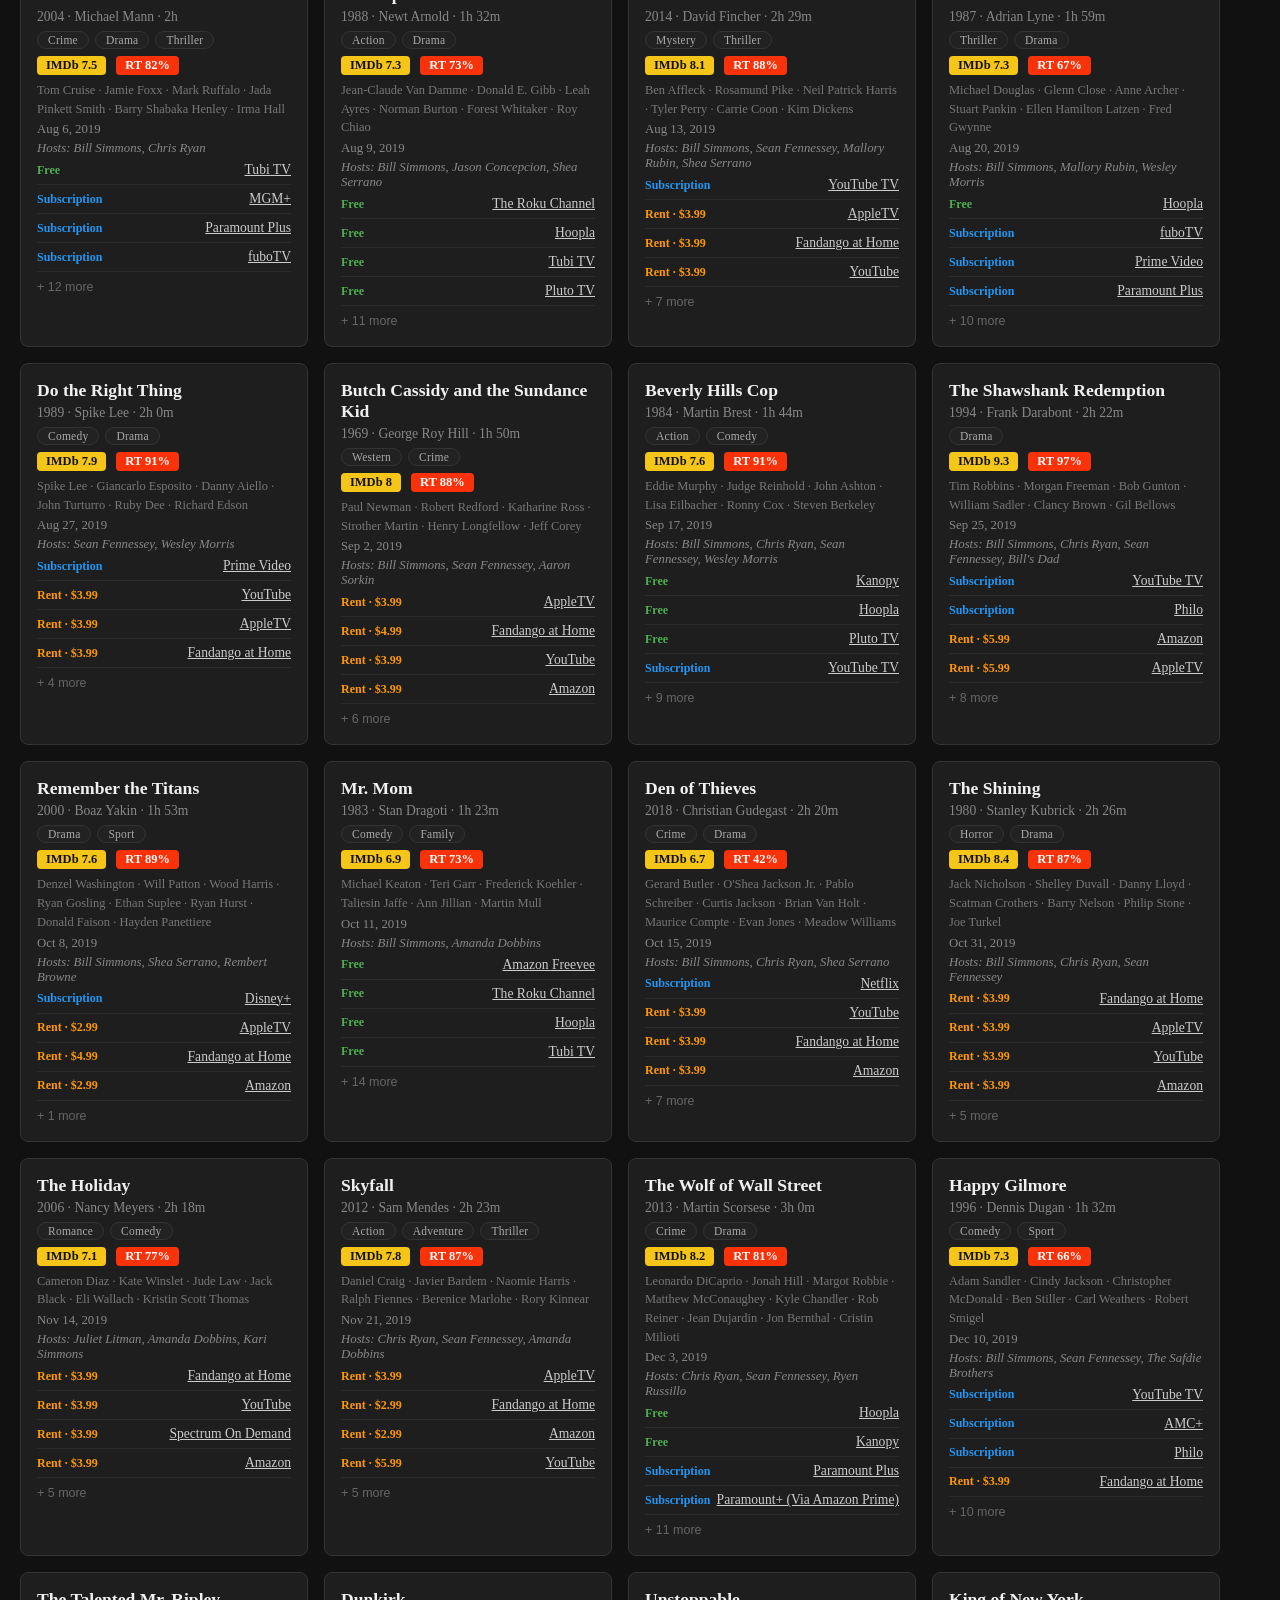
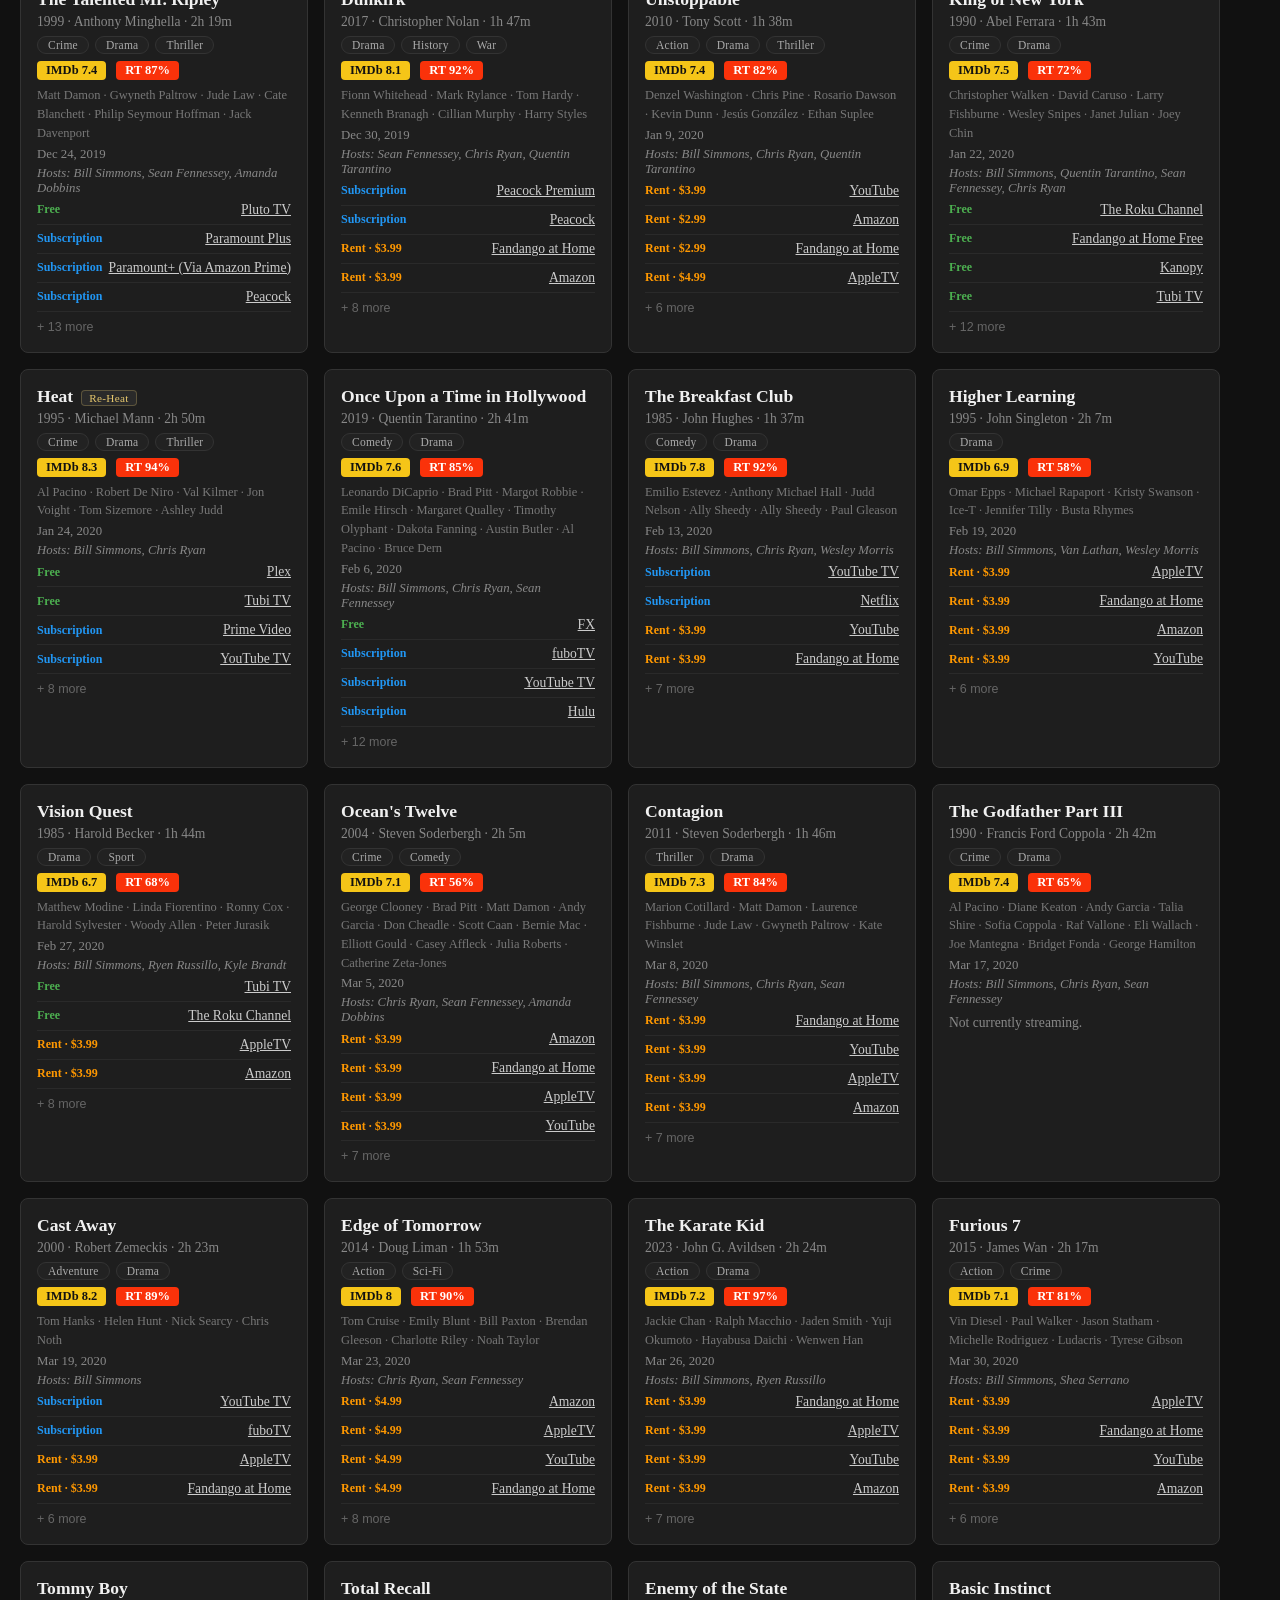
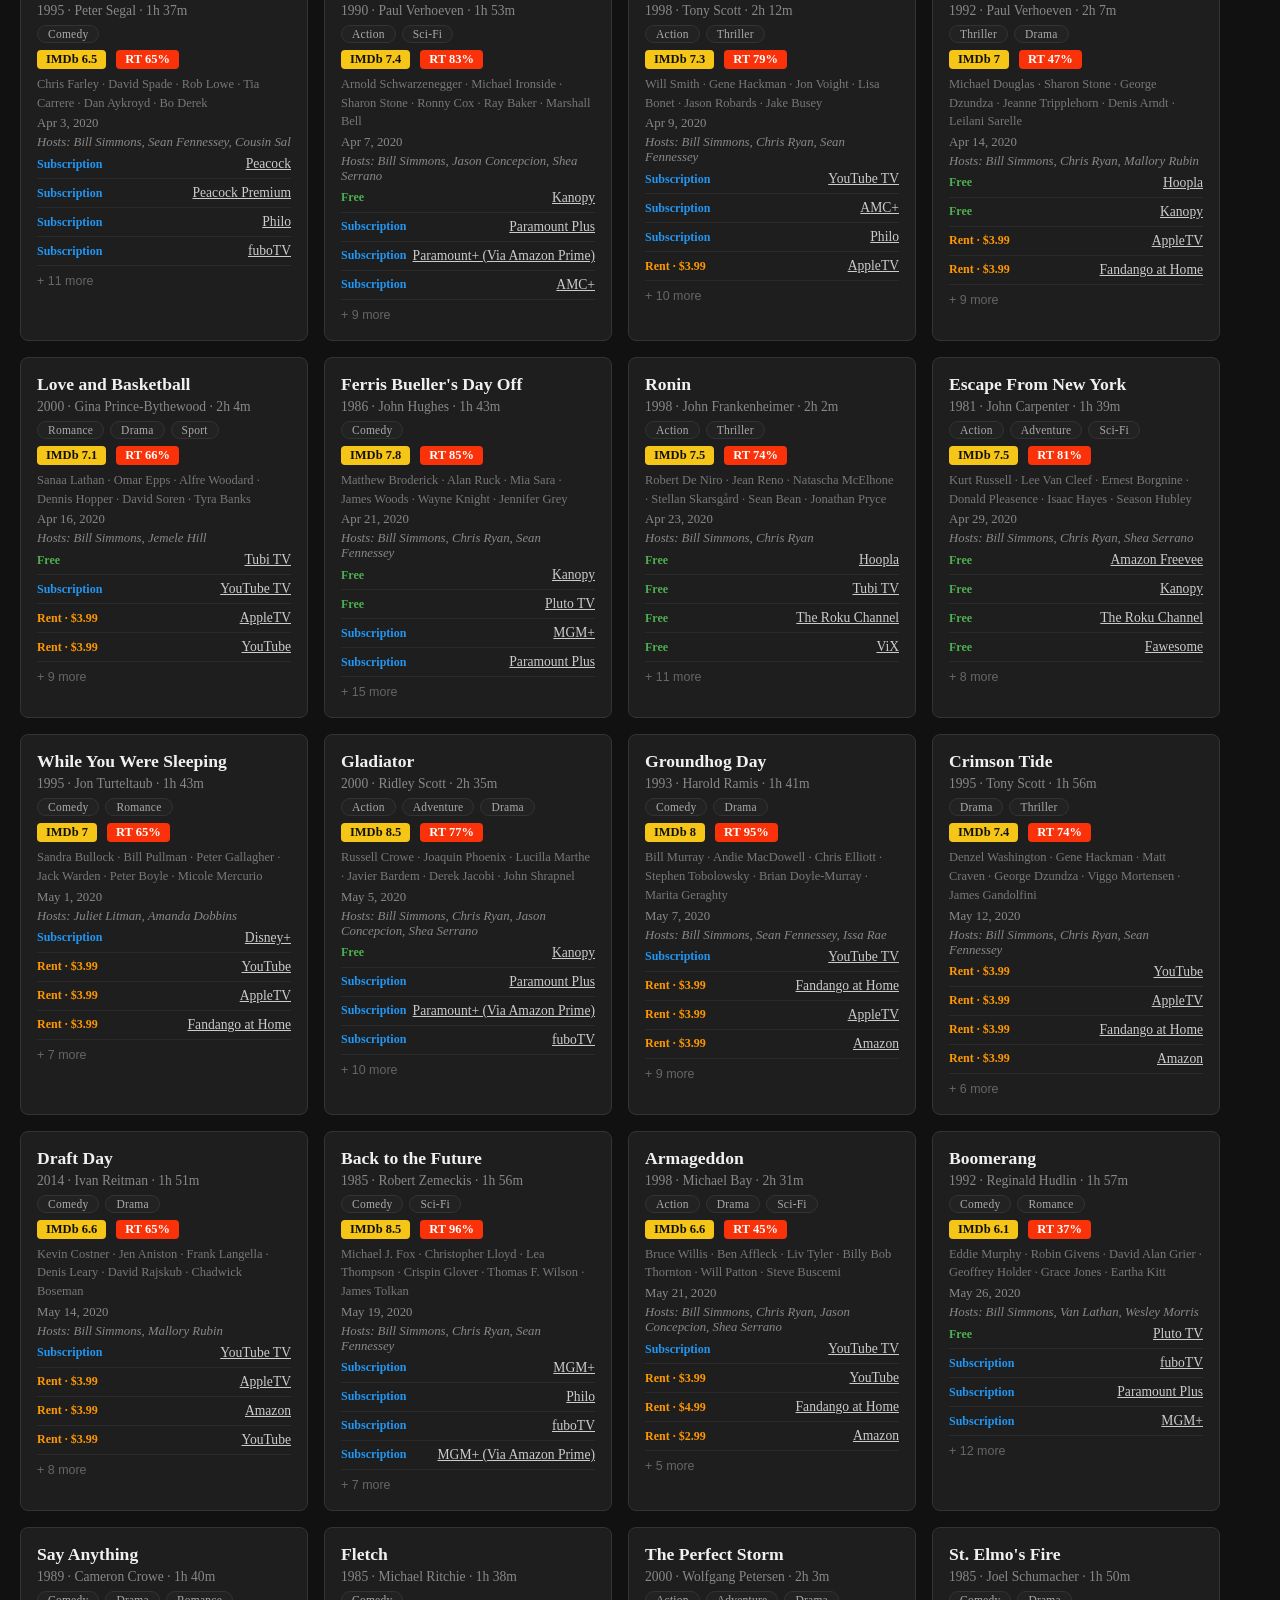
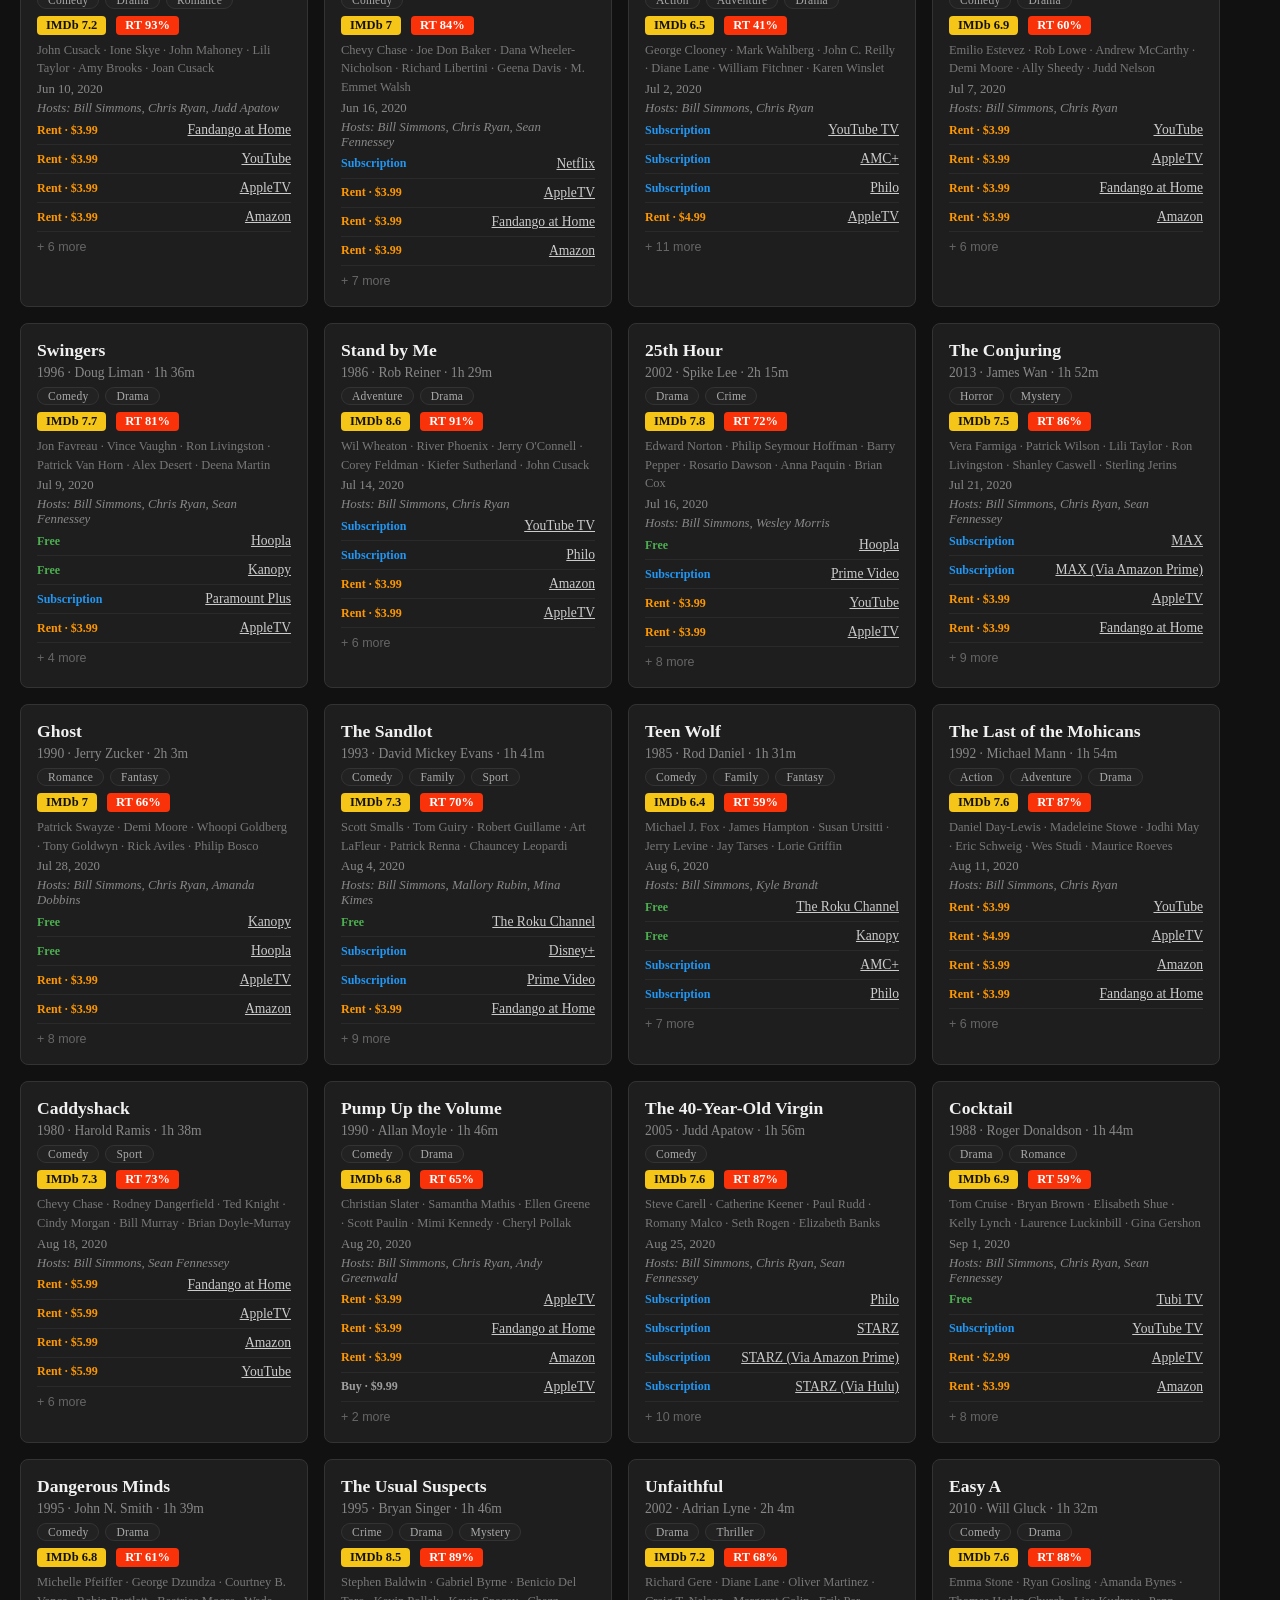
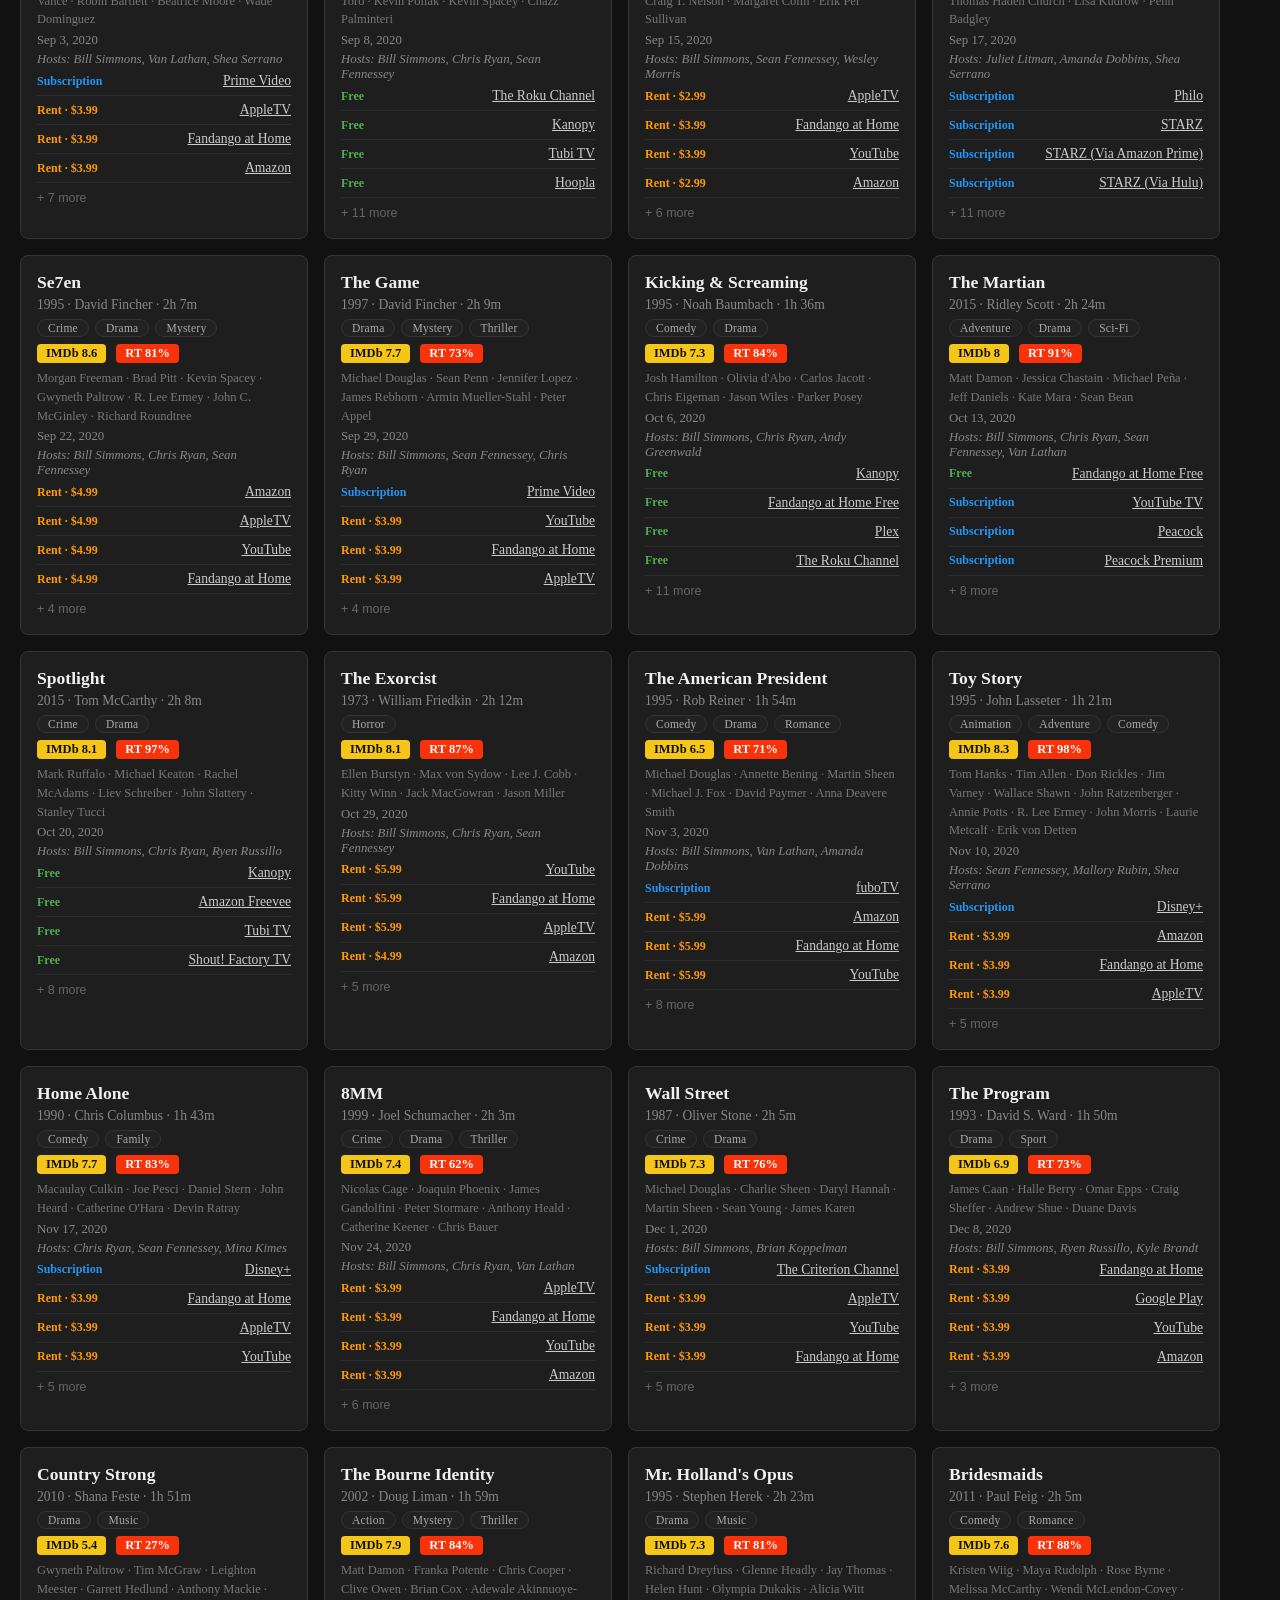
==== commit 3ddfc52f: "Add files via upload" ====
--- a/index.html
+++ b/index.html
@@ -51,6 +51,9 @@
       <button class="sort-btn" data-field="rt_audience_score" onclick="setSort('rt_audience_score')">
         RT Score <span class="sort-arrow"></span>
       </button>
+      <button class="sort-btn" data-field="runtime" onclick="setSort('runtime')">
+        Runtime <span class="sort-arrow"></span>
+      </button>
     </div>
   </div>
 
@@ -108,7 +111,7 @@
     import { initializeApp } from "https://www.gstatic.com/firebasejs/10.12.0/firebase-app.js";
     import { getAuth, GoogleAuthProvider, signInWithPopup, signOut as fbSignOut, onAuthStateChanged }
       from "https://www.gstatic.com/firebasejs/10.12.0/firebase-auth.js";
-    import { getFirestore, doc, getDoc, setDoc }
+    import { getFirestore, doc, getDoc, setDoc, serverTimestamp }
       from "https://www.gstatic.com/firebasejs/10.12.0/firebase-firestore.js";
 
     const firebaseConfig = {
@@ -278,7 +281,13 @@
           const avatar = document.getElementById('user-avatar');
           if (user.photoURL) { avatar.src = user.photoURL; avatar.style.display = ''; }
           else { avatar.style.display = 'none'; }
-          await loadTracking(user.uid);
+          // Ensure user document exists in the users collection
+        await setDoc(doc(db, 'users', user.uid), {
+          displayName: user.displayName || '',
+          email: user.email || '',
+          lastSeen: serverTimestamp()
+        }, { merge: true });
+        await loadTracking(user.uid);
         } else {
           currentUser = null;
           document.getElementById('auth-signed-out').style.display = '';
@@ -315,6 +324,13 @@
       return isNaN(n) ? -Infinity : n;
     }
 
+    function parseRuntime(str) {
+      if (!str) return -Infinity;
+      const h = str.match(/(\d+)h/);
+      const m = str.match(/(\d+)m/);
+      return (h ? parseInt(h[1]) * 60 : 0) + (m ? parseInt(m[1]) : 0) || -Infinity;
+    }
+
     function sortMovies(movies) {
       return [...movies].sort((a, b) => {
         let av, bv;
@@ -322,6 +338,13 @@
           av = a.episode_date || '';
           bv = b.episode_date || '';
           return sortAsc ? av.localeCompare(bv) : bv.localeCompare(av);
+        } else if (sortField === 'runtime') {
+          av = parseRuntime(a.runtime);
+          bv = parseRuntime(b.runtime);
+          if (av === -Infinity && bv === -Infinity) return 0;
+          if (av === -Infinity) return 1;
+          if (bv === -Infinity) return -1;
+          return sortAsc ? av - bv : bv - av;
         } else {
           av = parseRating(a[sortField]);
           bv = parseRating(b[sortField]);
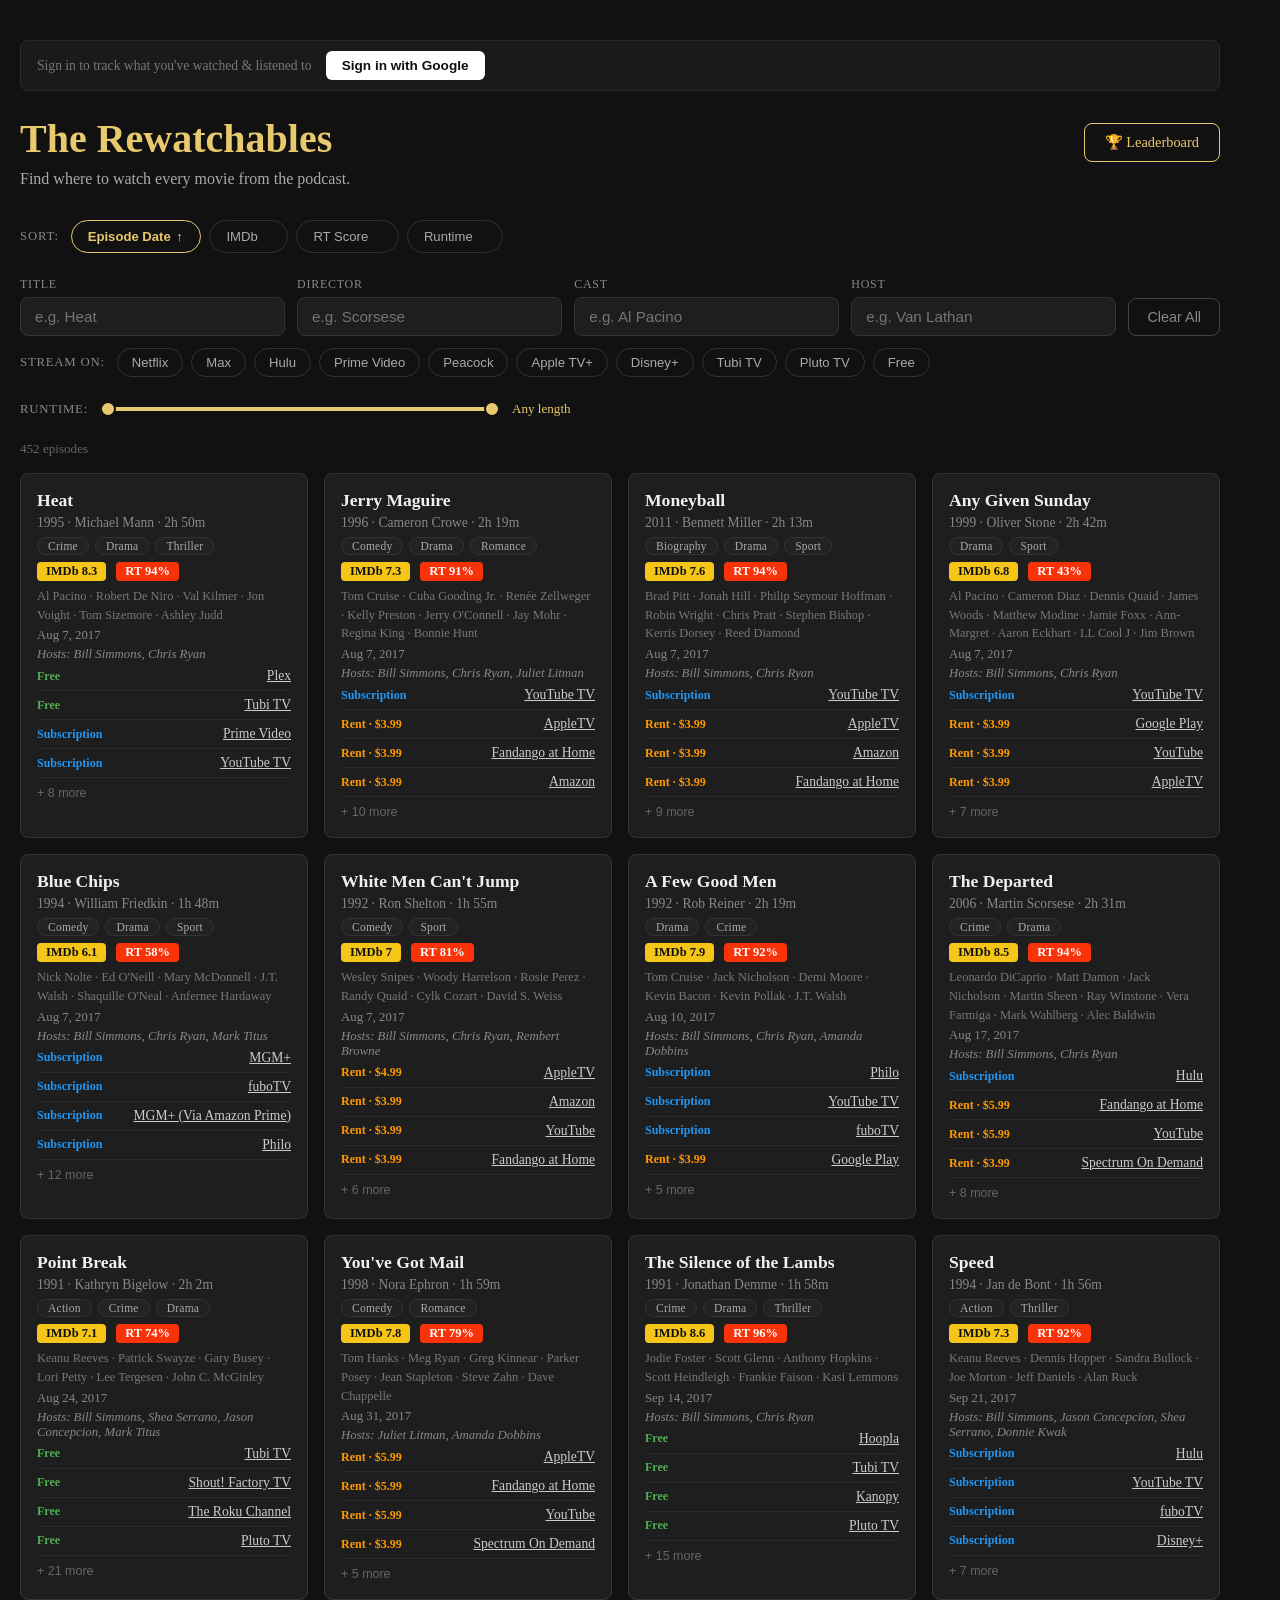
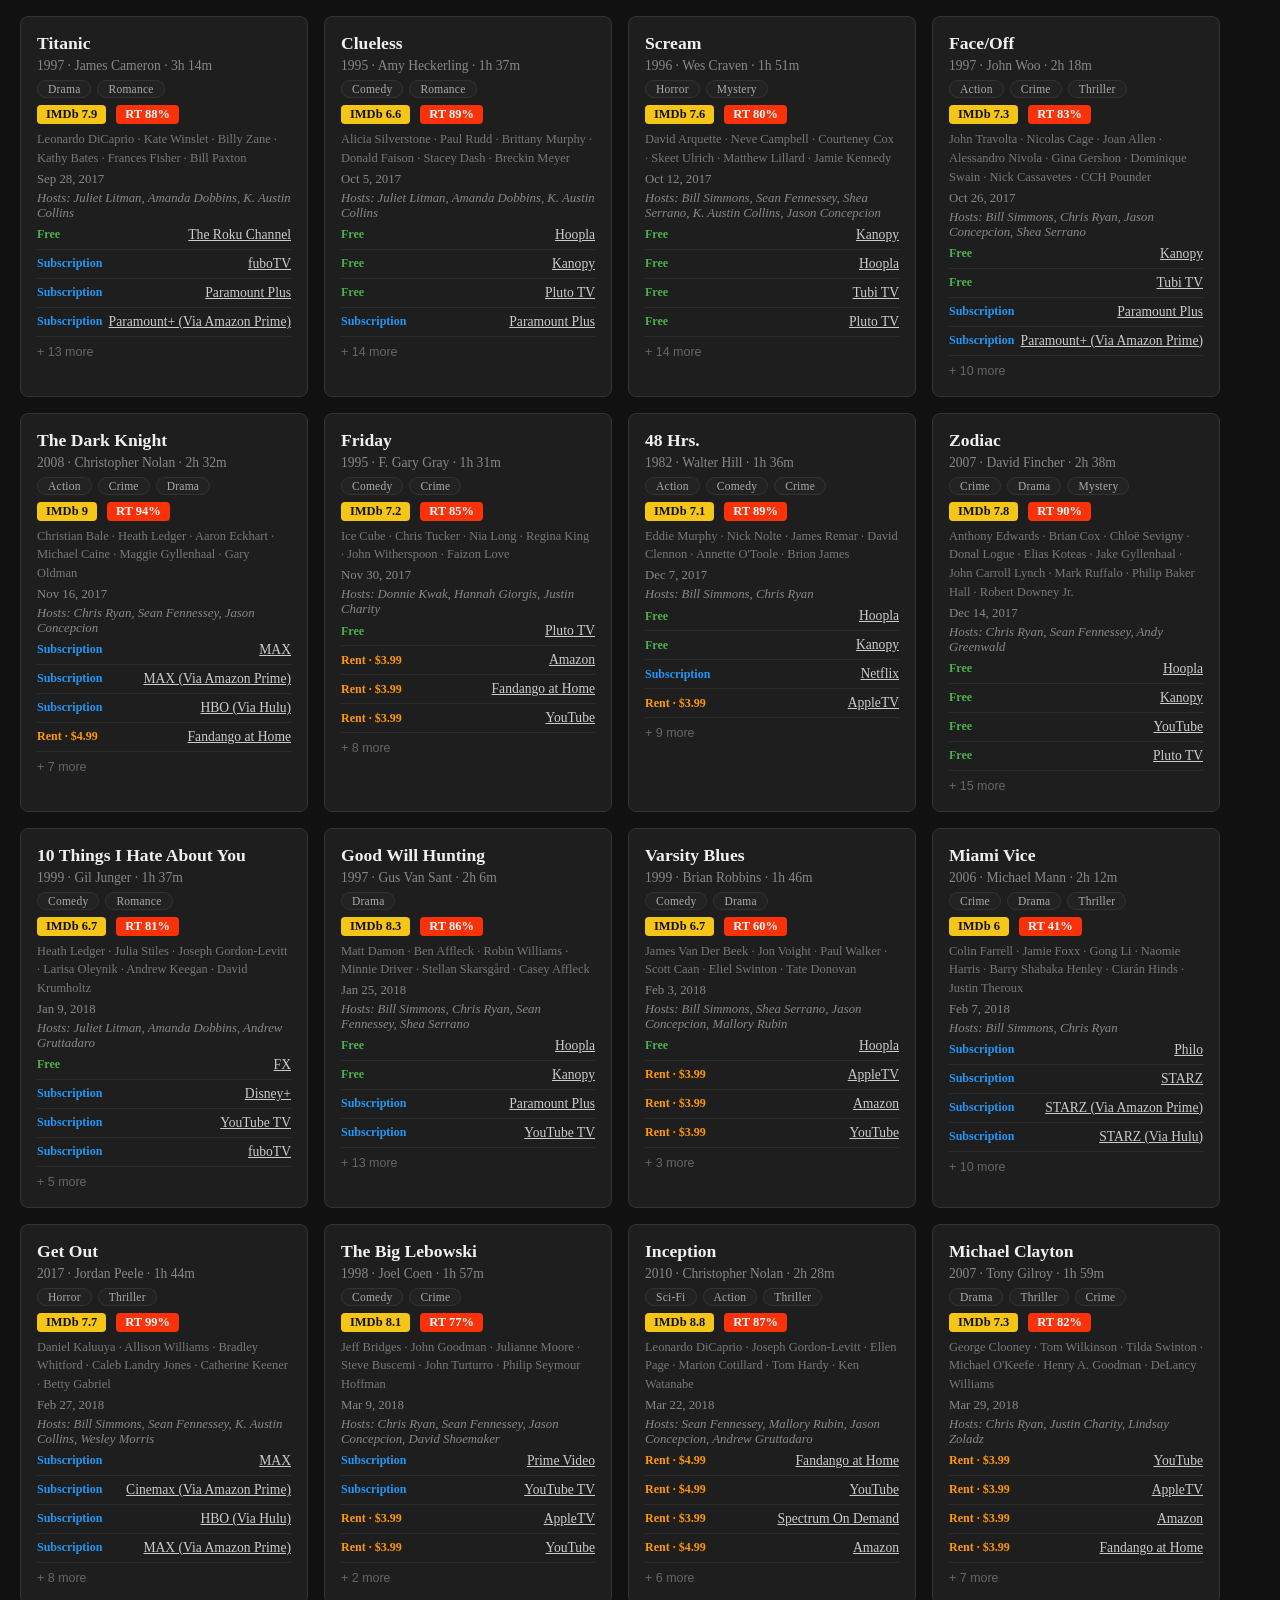
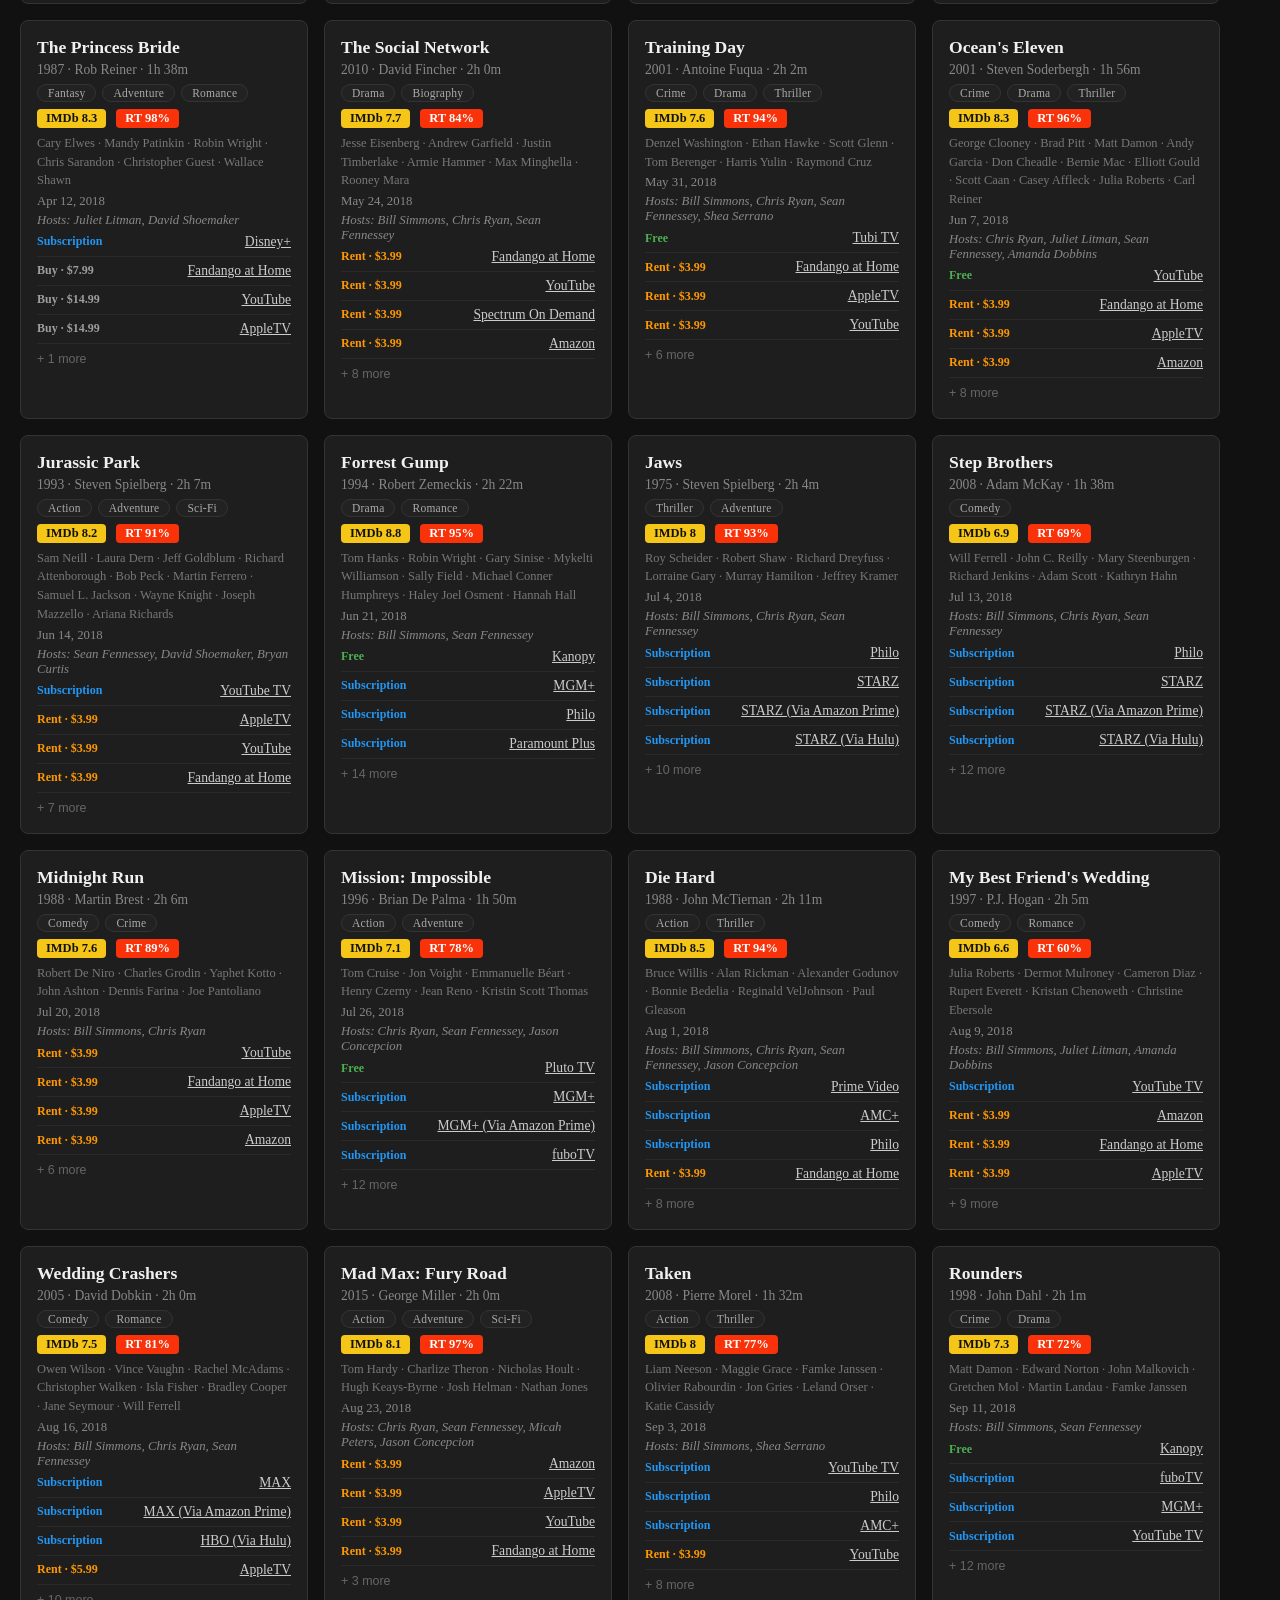
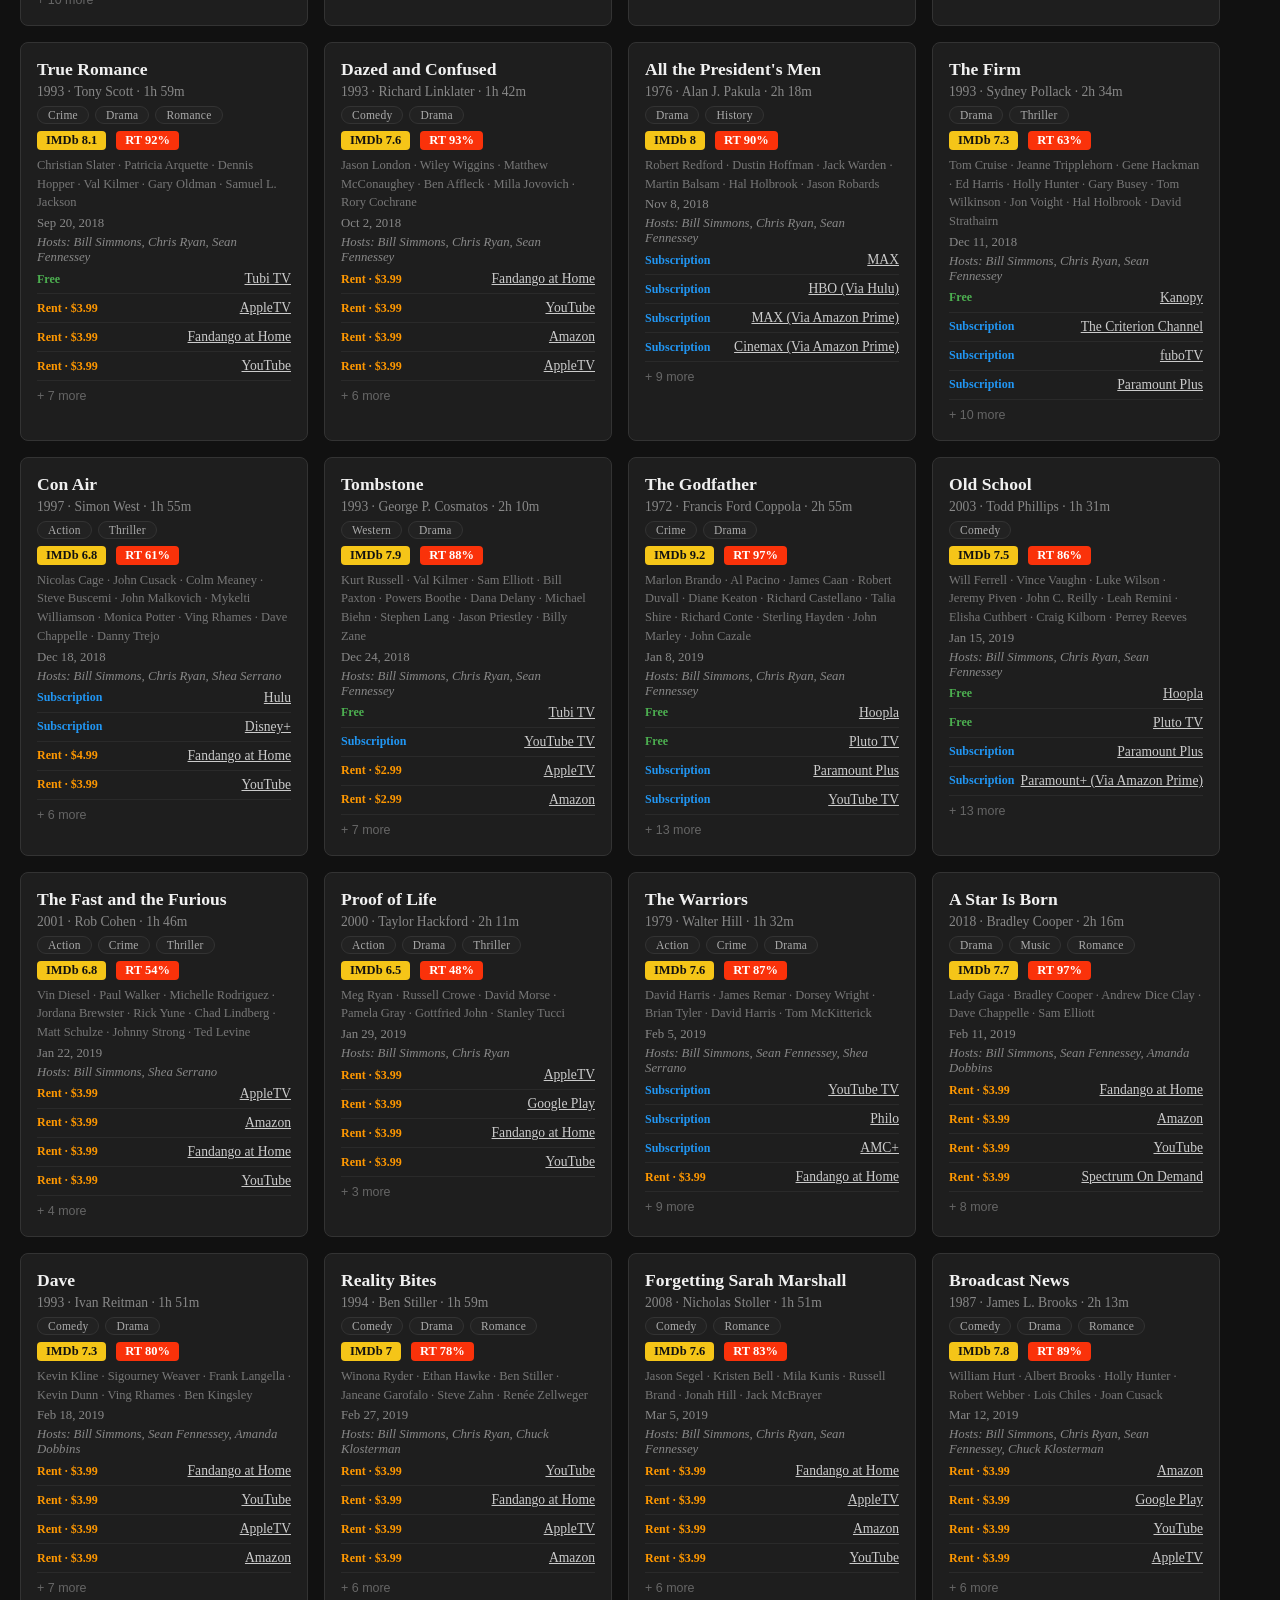
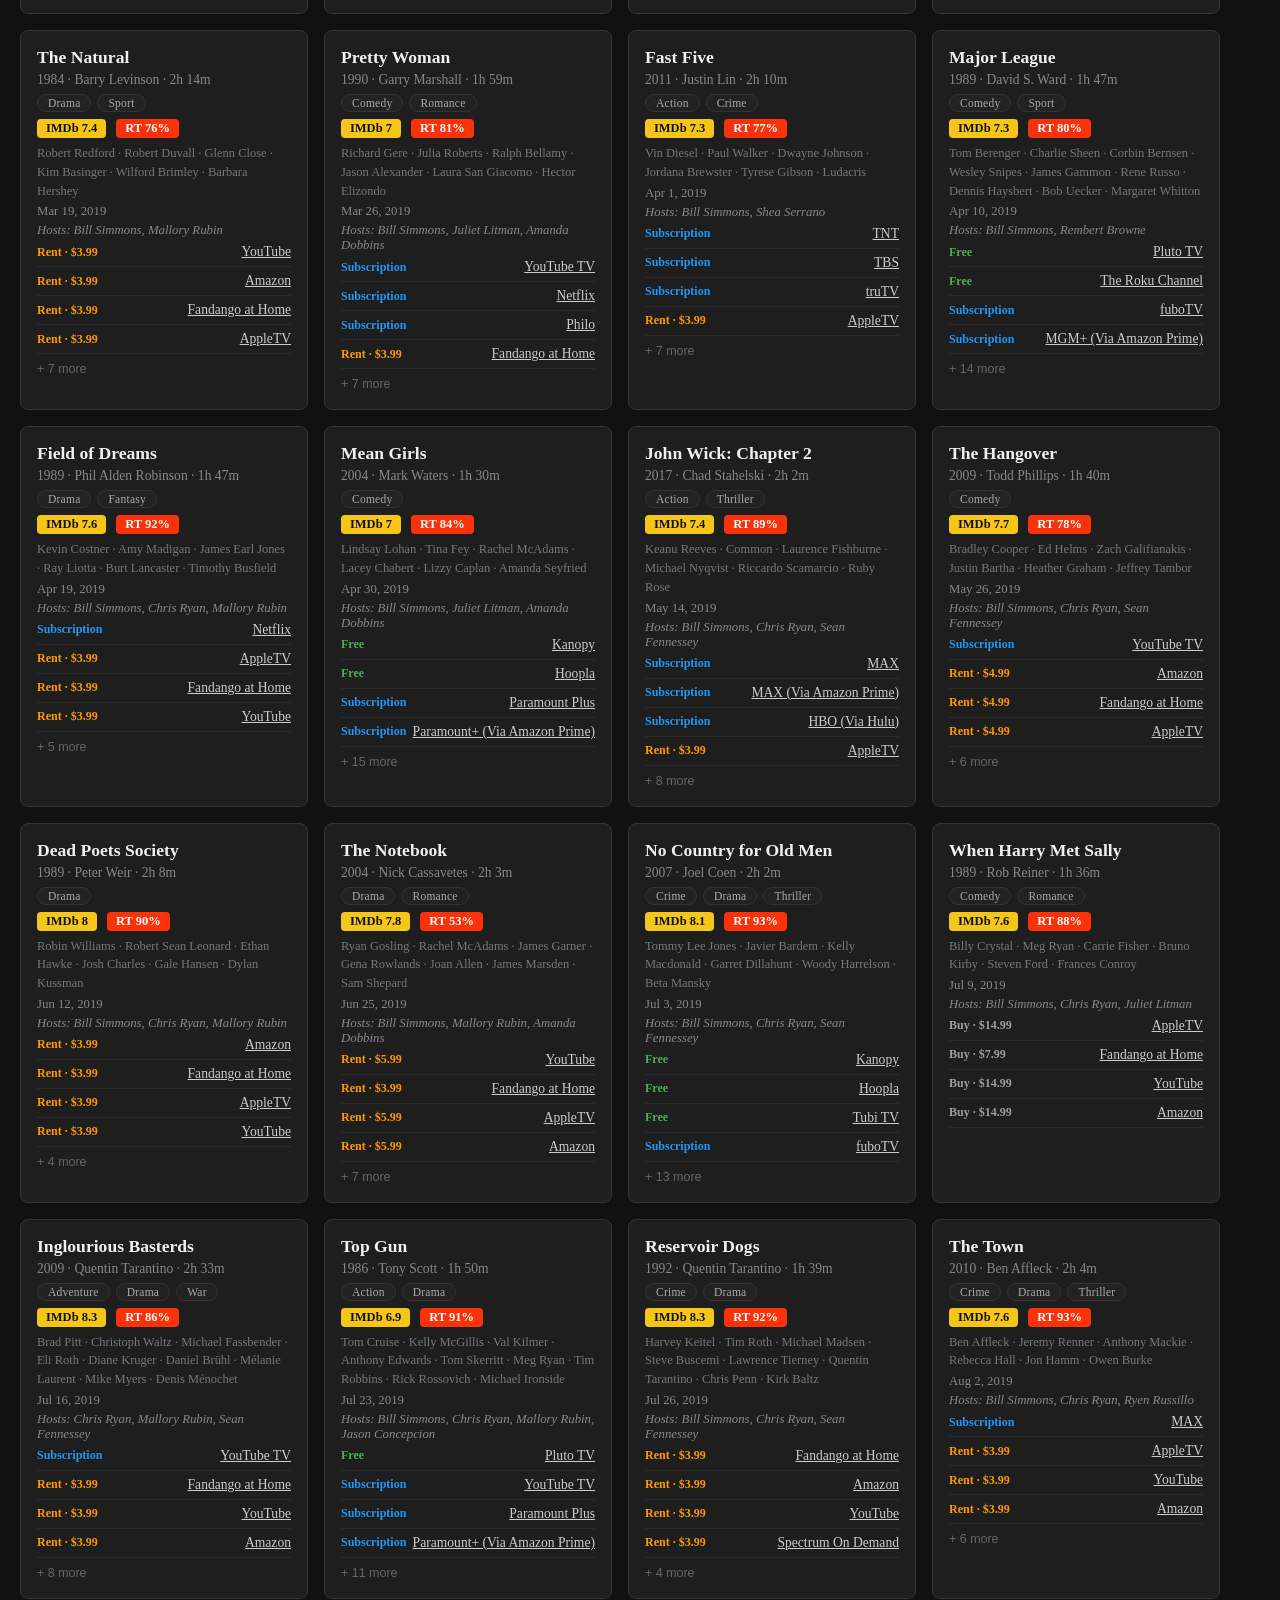
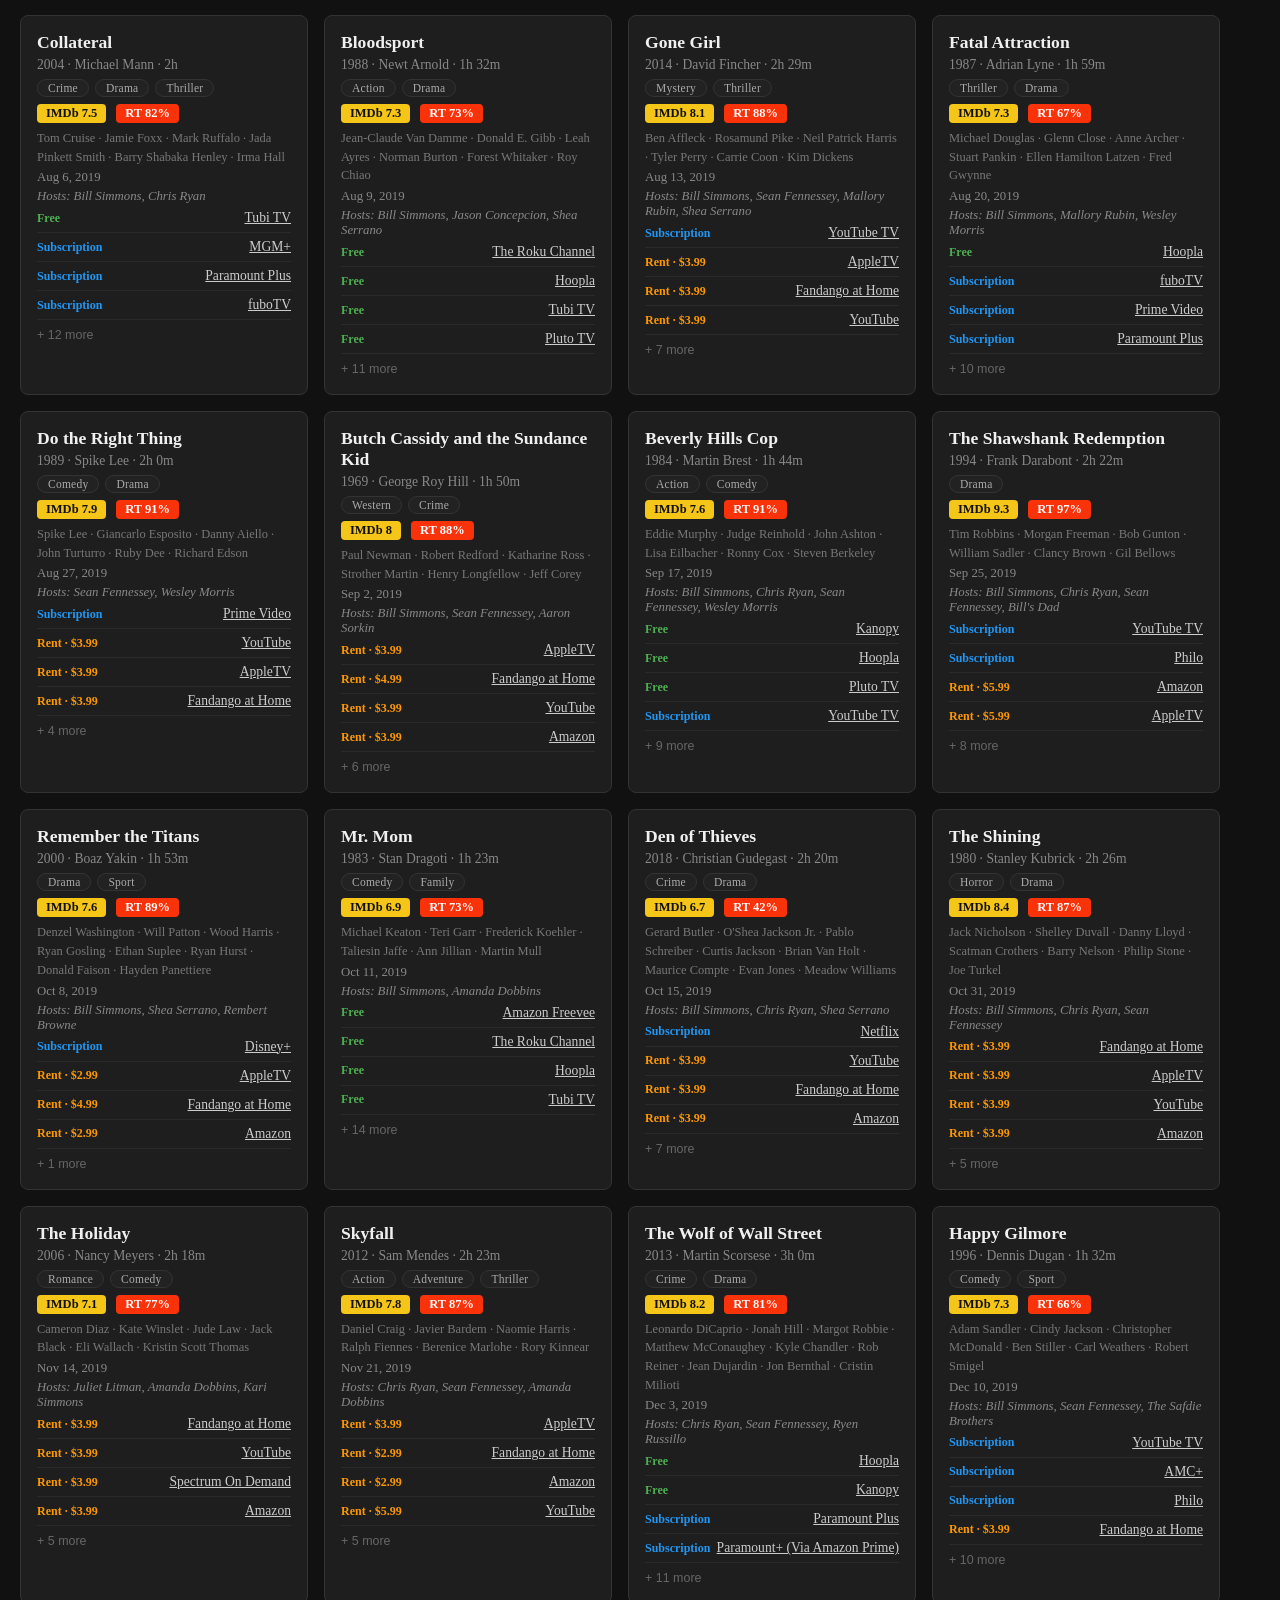
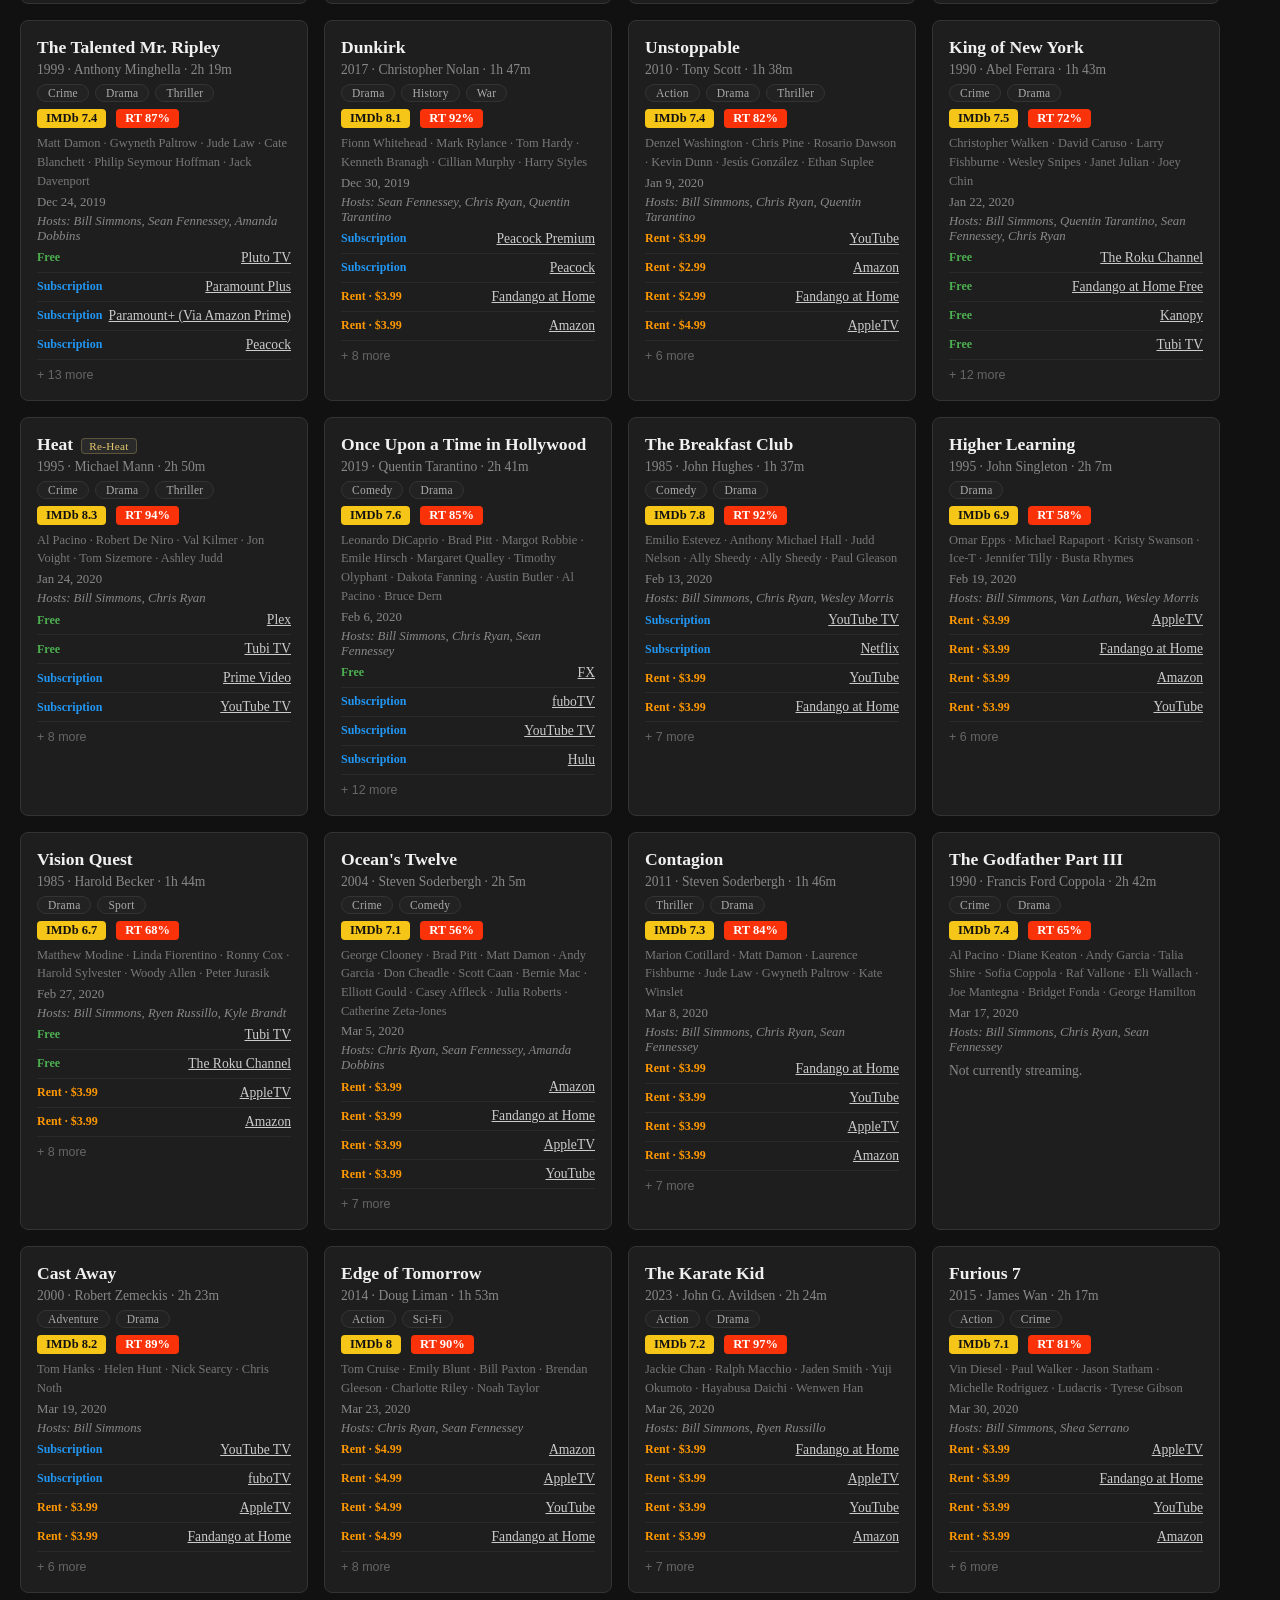
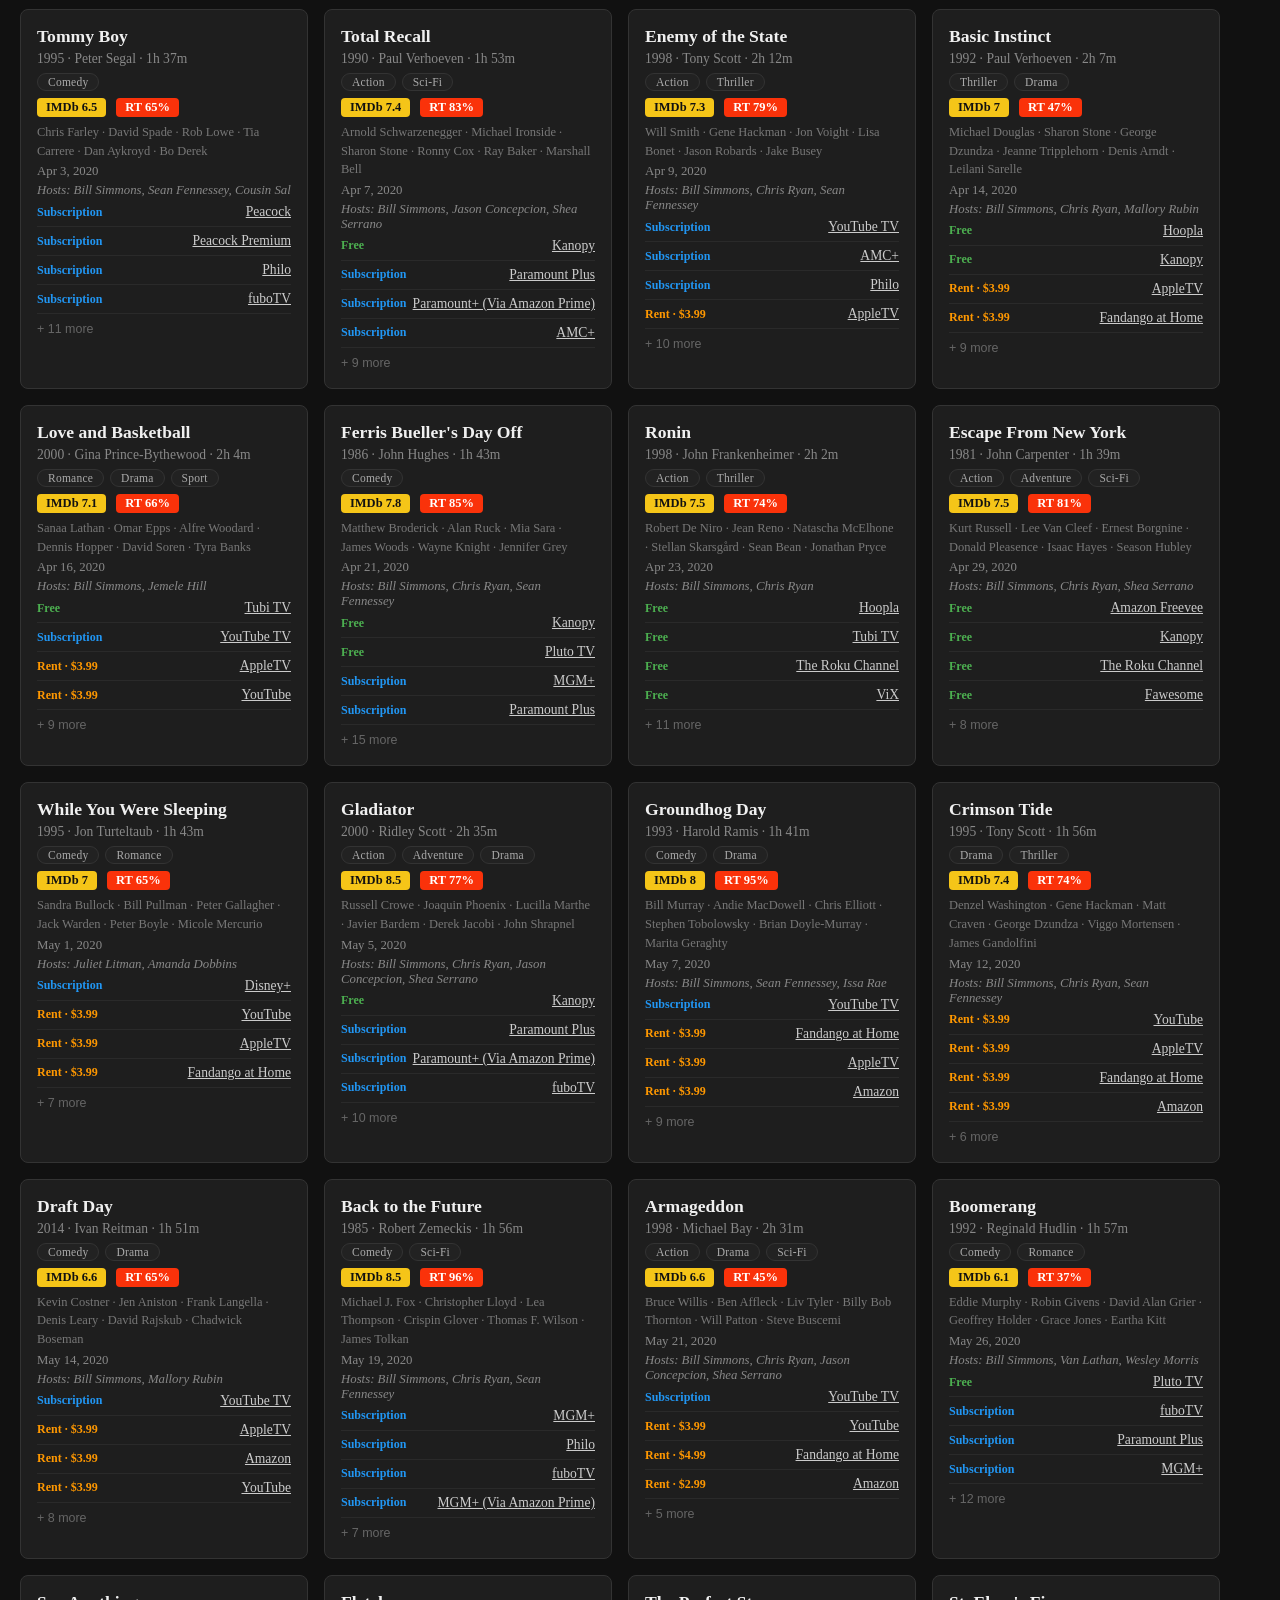
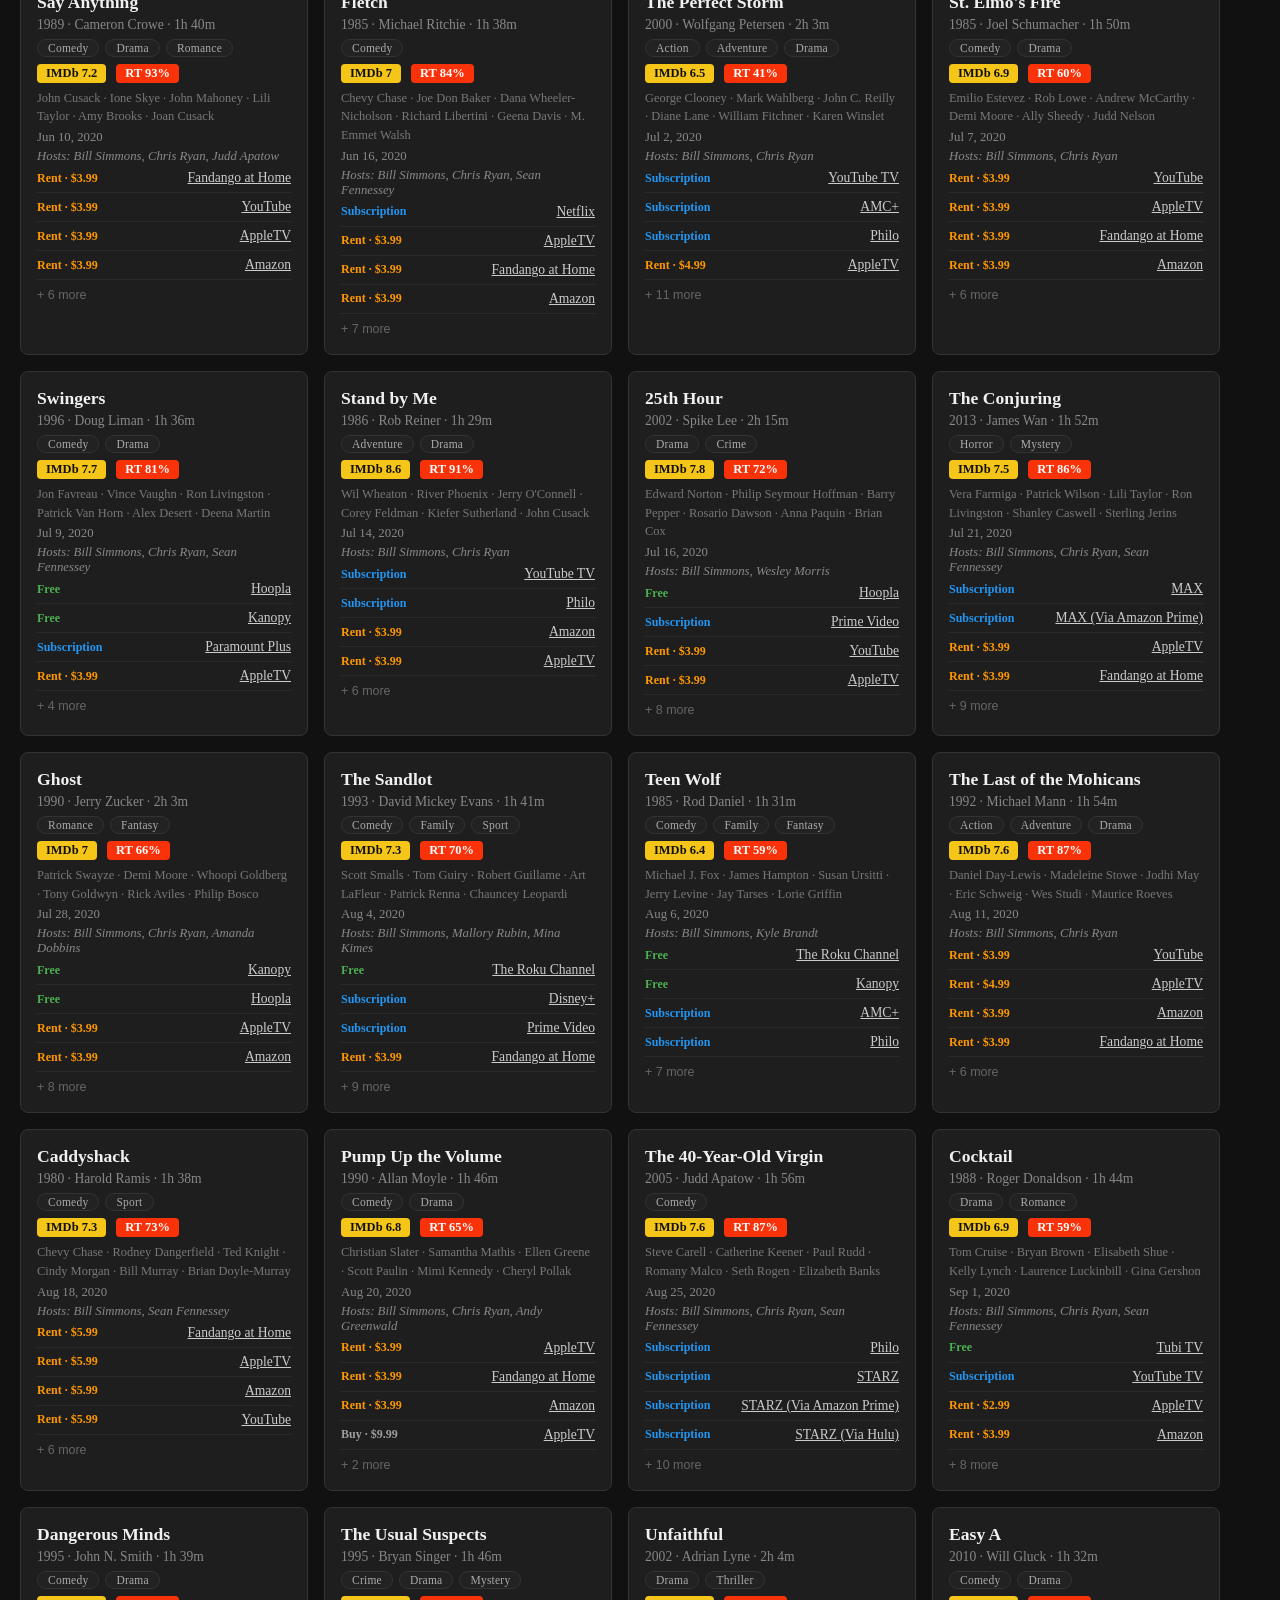
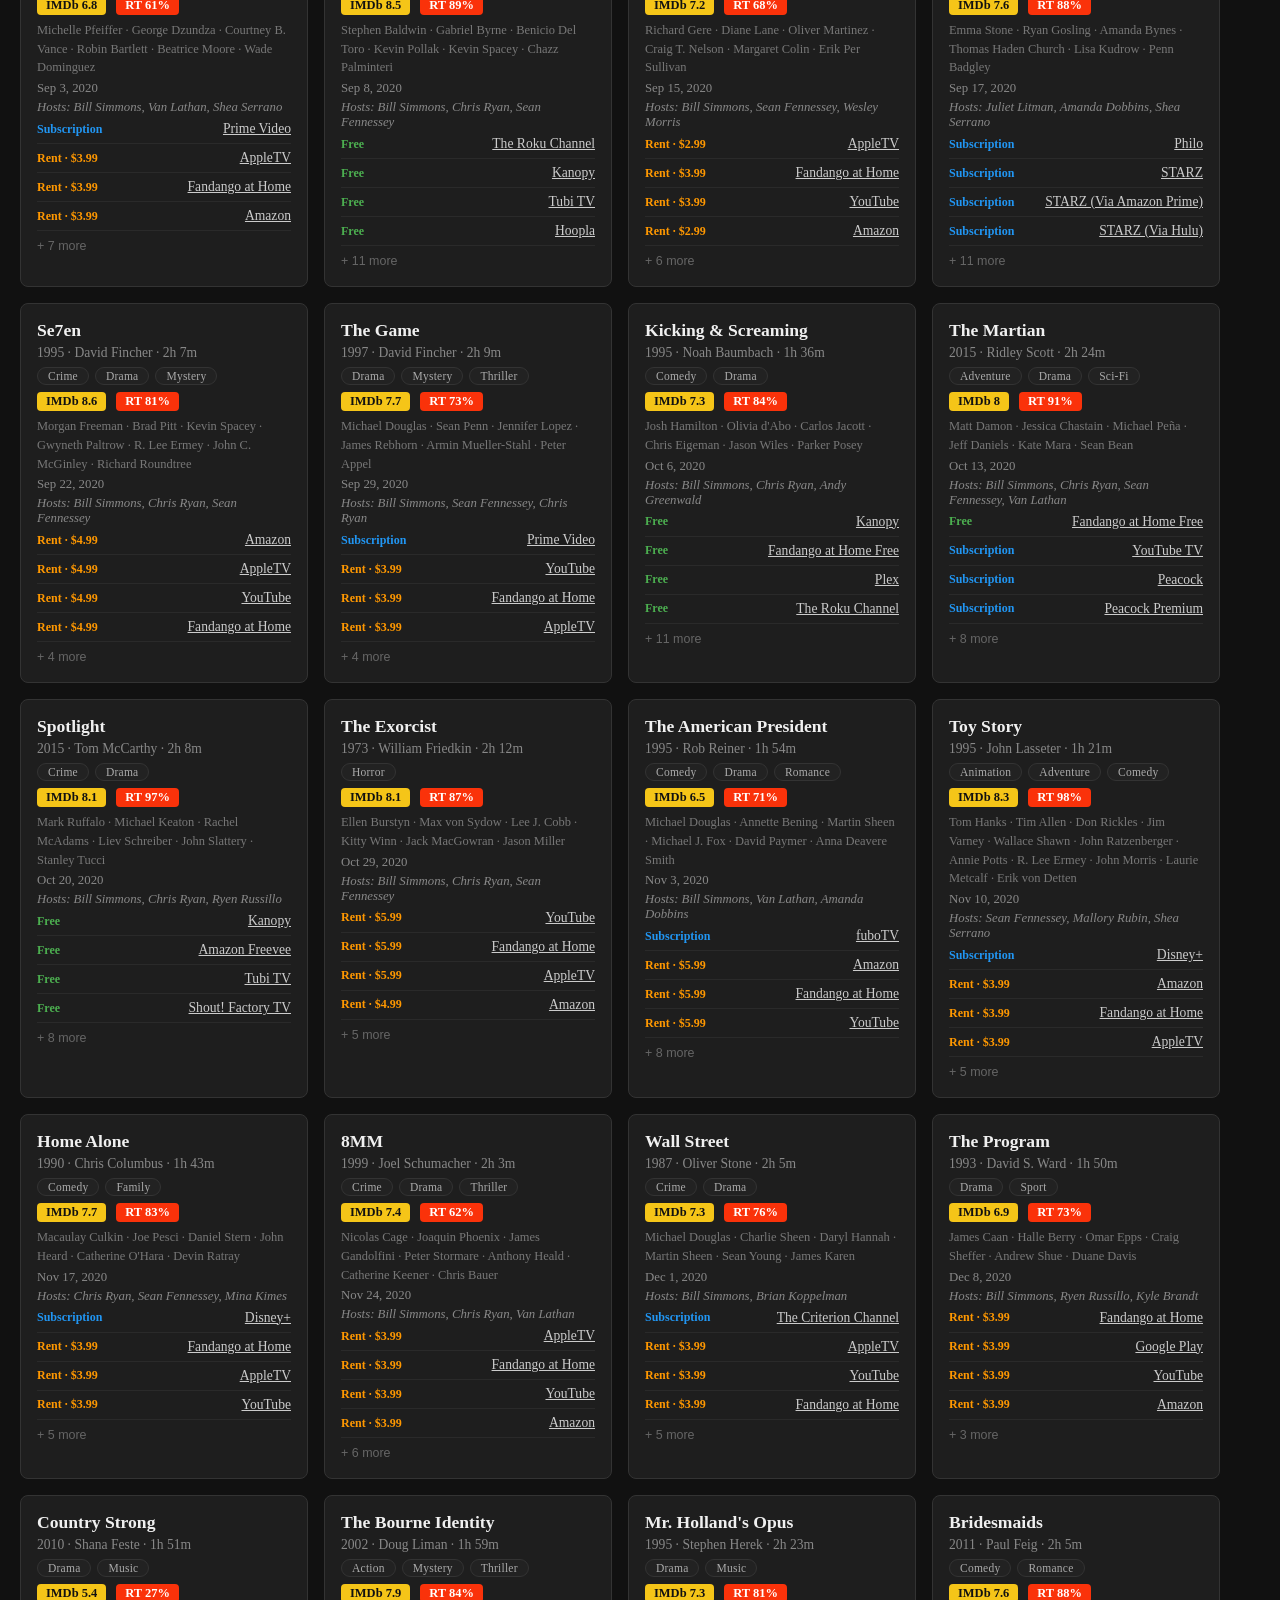
==== commit 43d7ea65: "Add files via upload" ====
--- a/index.html
+++ b/index.html
@@ -101,6 +101,19 @@
     <button class="service-btn" onclick="filterByService('Tubi TV')">Tubi TV</button>
     <button class="service-btn" onclick="filterByService('Pluto TV')">Pluto TV</button>
     <button class="service-btn free-btn" onclick="filterByService('free')">Free</button>
+  </div>
+
+  <div id="runtime-bar">
+    <span class="runtime-label">Runtime:</span>
+    <div class="runtime-slider-wrap">
+      <div class="runtime-track">
+        <div id="runtime-range-fill"></div>
+        <input type="range" id="runtime-min" min="60" max="240" value="60" step="5">
+        <input type="range" id="runtime-max" min="60" max="240" value="240" step="5">
+      </div>
+    </div>
+    <span id="runtime-display">Any length</span>
+    <button id="runtime-clear-btn" onclick="clearRuntime()" style="display:none">✕ Clear</button>
   </div>
 
   <div id="result-count"></div>
@@ -559,6 +572,9 @@
       const director = document.getElementById('search-director').value.toLowerCase().trim();
       const cast     = document.getElementById('search-cast').value.toLowerCase().trim();
       const host     = document.getElementById('search-host').value.toLowerCase().trim();
+      const minMins  = parseInt(runtimeMin.value);
+      const maxMins  = parseInt(runtimeMax.value);
+      const runtimeActive = minMins > 60 || maxMins < 240;
 
       const filtered = allMovies.filter(movie => {
         if (title    && !movie.movie_title.toLowerCase().includes(title))                  return false;
@@ -567,6 +583,11 @@
         if (host     && !(movie.hosts || []).some(h => h.toLowerCase().includes(host)))    return false;
         if (!movieMatchesService(movie))                                                   return false;
         if (!movieMatchesTrackFilter(movie))                                               return false;
+        if (runtimeActive) {
+          const mins = parseRuntime(movie.runtime);
+          if (mins === -Infinity) return false;
+          if (mins < minMins || mins > maxMins) return false;
+        }
         return true;
       });
 
@@ -583,6 +604,9 @@
       window.activeTrackFilter = null;
       document.querySelectorAll('.service-btn').forEach(b => b.classList.remove('active'));
       document.querySelectorAll('.track-filter-btn').forEach(b => b.classList.remove('active'));
+      runtimeMin.value = 60;
+      runtimeMax.value = 240;
+      updateRuntimeUI();
       displayMovies(sortMovies(allMovies));
     }
 
@@ -594,6 +618,54 @@
       input.focus();
     }
 
+    // ── Runtime slider ───────────────────────────────────────────────────
+    const runtimeMin = document.getElementById('runtime-min');
+    const runtimeMax = document.getElementById('runtime-max');
+    const runtimeDisplay = document.getElementById('runtime-display');
+    const runtimeFill = document.getElementById('runtime-range-fill');
+    const runtimeClearBtn = document.getElementById('runtime-clear-btn');
+
+    function updateRuntimeUI() {
+      const min = parseInt(runtimeMin.value);
+      const max = parseInt(runtimeMax.value);
+      const total = 240 - 60;
+      const leftPct  = ((min - 60) / total) * 100;
+      const rightPct = ((max - 60) / total) * 100;
+      runtimeFill.style.left  = leftPct + '%';
+      runtimeFill.style.width = (rightPct - leftPct) + '%';
+      const isDefault = min === 60 && max === 240;
+      runtimeDisplay.textContent = isDefault ? 'Any length' : `${fmtMins(min)} – ${fmtMins(max)}`;
+      runtimeClearBtn.style.display = isDefault ? 'none' : '';
+    }
+
+    function fmtMins(m) {
+      const h = Math.floor(m / 60);
+      const mins = m % 60;
+      return h > 0 ? (mins > 0 ? `${h}h ${mins}m` : `${h}h`) : `${mins}m`;
+    }
+
+    window.clearRuntime = function() {
+      runtimeMin.value = 60;
+      runtimeMax.value = 240;
+      updateRuntimeUI();
+      filterMovies();
+    };
+
+    runtimeMin.addEventListener('input', () => {
+      if (parseInt(runtimeMin.value) > parseInt(runtimeMax.value) - 5)
+        runtimeMin.value = parseInt(runtimeMax.value) - 5;
+      updateRuntimeUI();
+      filterMovies();
+    });
+
+    runtimeMax.addEventListener('input', () => {
+      if (parseInt(runtimeMax.value) < parseInt(runtimeMin.value) + 5)
+        runtimeMax.value = parseInt(runtimeMin.value) + 5;
+      updateRuntimeUI();
+      filterMovies();
+    });
+
+    updateRuntimeUI();
     ['search-title', 'search-director', 'search-cast', 'search-host'].forEach(id => {
       const input = document.getElementById(id);
       input.addEventListener('input', () => {
--- a/style.css
+++ b/style.css
@@ -820,3 +820,108 @@
   background: #e8c96d;
   color: #111;
 }
+
+/* ── Runtime slider bar ─────────────────────────────────────────────────── */
+
+#runtime-bar {
+  display: flex;
+  align-items: center;
+  gap: 12px;
+  max-width: 1200px;
+  margin-bottom: 16px;
+  flex-wrap: wrap;
+}
+
+.runtime-label {
+  font-size: 0.8rem;
+  color: #888;
+  text-transform: uppercase;
+  letter-spacing: 0.06em;
+  white-space: nowrap;
+}
+
+.runtime-slider-wrap {
+  flex: 1;
+  min-width: 200px;
+  max-width: 400px;
+}
+
+.runtime-track {
+  position: relative;
+  height: 4px;
+  background: #333;
+  border-radius: 2px;
+  margin: 14px 0;
+}
+
+#runtime-range-fill {
+  position: absolute;
+  height: 100%;
+  background: #e8c96d;
+  border-radius: 2px;
+  pointer-events: none;
+}
+
+.runtime-track input[type="range"] {
+  position: absolute;
+  width: 100%;
+  height: 4px;
+  top: 0;
+  left: 0;
+  background: transparent;
+  -webkit-appearance: none;
+  appearance: none;
+  pointer-events: none;
+  outline: none;
+}
+
+.runtime-track input[type="range"]::-webkit-slider-thumb {
+  -webkit-appearance: none;
+  appearance: none;
+  width: 16px;
+  height: 16px;
+  background: #e8c96d;
+  border-radius: 50%;
+  cursor: pointer;
+  pointer-events: all;
+  border: 2px solid #111;
+  transition: transform 0.1s;
+}
+
+.runtime-track input[type="range"]::-webkit-slider-thumb:hover {
+  transform: scale(1.2);
+}
+
+.runtime-track input[type="range"]::-moz-range-thumb {
+  width: 16px;
+  height: 16px;
+  background: #e8c96d;
+  border-radius: 50%;
+  cursor: pointer;
+  pointer-events: all;
+  border: 2px solid #111;
+}
+
+#runtime-display {
+  font-size: 0.82rem;
+  color: #e8c96d;
+  white-space: nowrap;
+  min-width: 110px;
+}
+
+#runtime-clear-btn {
+  padding: 4px 10px;
+  background: transparent;
+  border: 1px solid #444;
+  color: #777;
+  border-radius: 6px;
+  font-size: 0.78rem;
+  cursor: pointer;
+  white-space: nowrap;
+  transition: border-color 0.2s, color 0.2s;
+}
+
+#runtime-clear-btn:hover {
+  border-color: #e8c96d;
+  color: #e8c96d;
+}
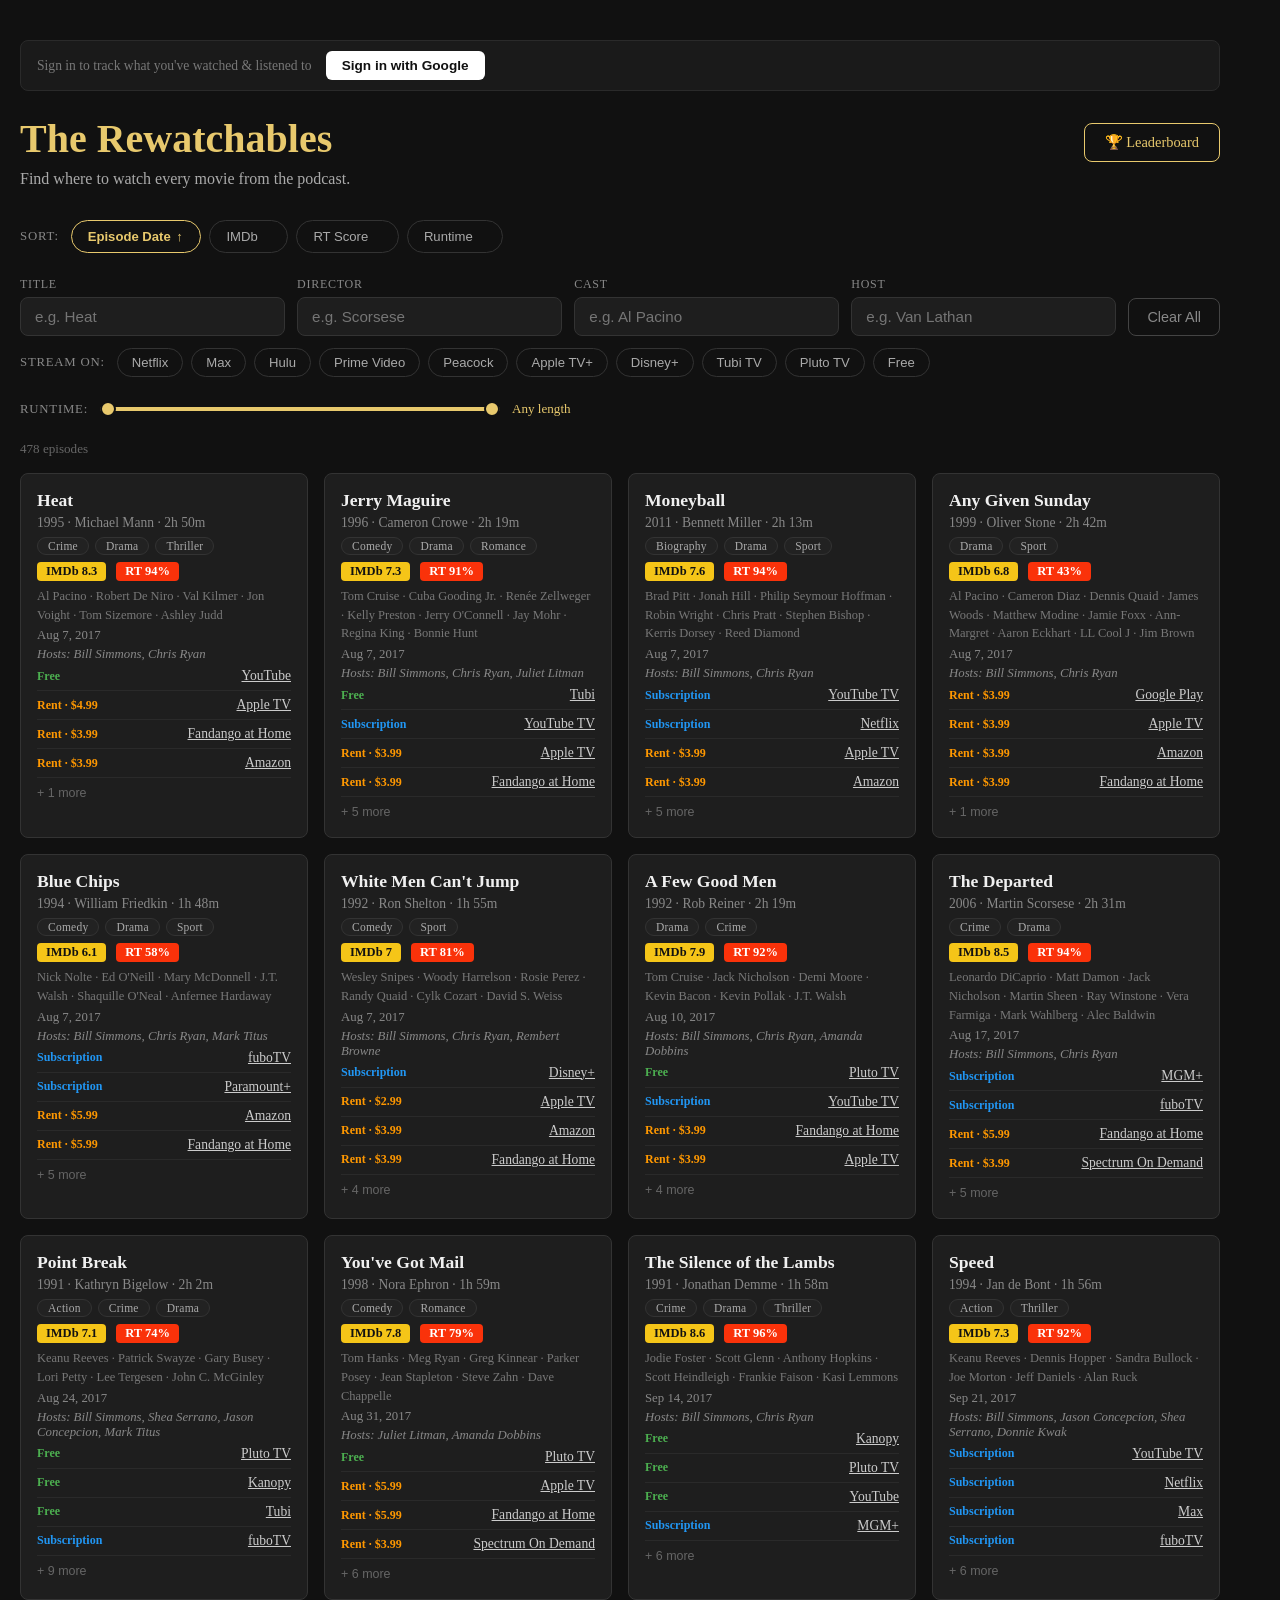
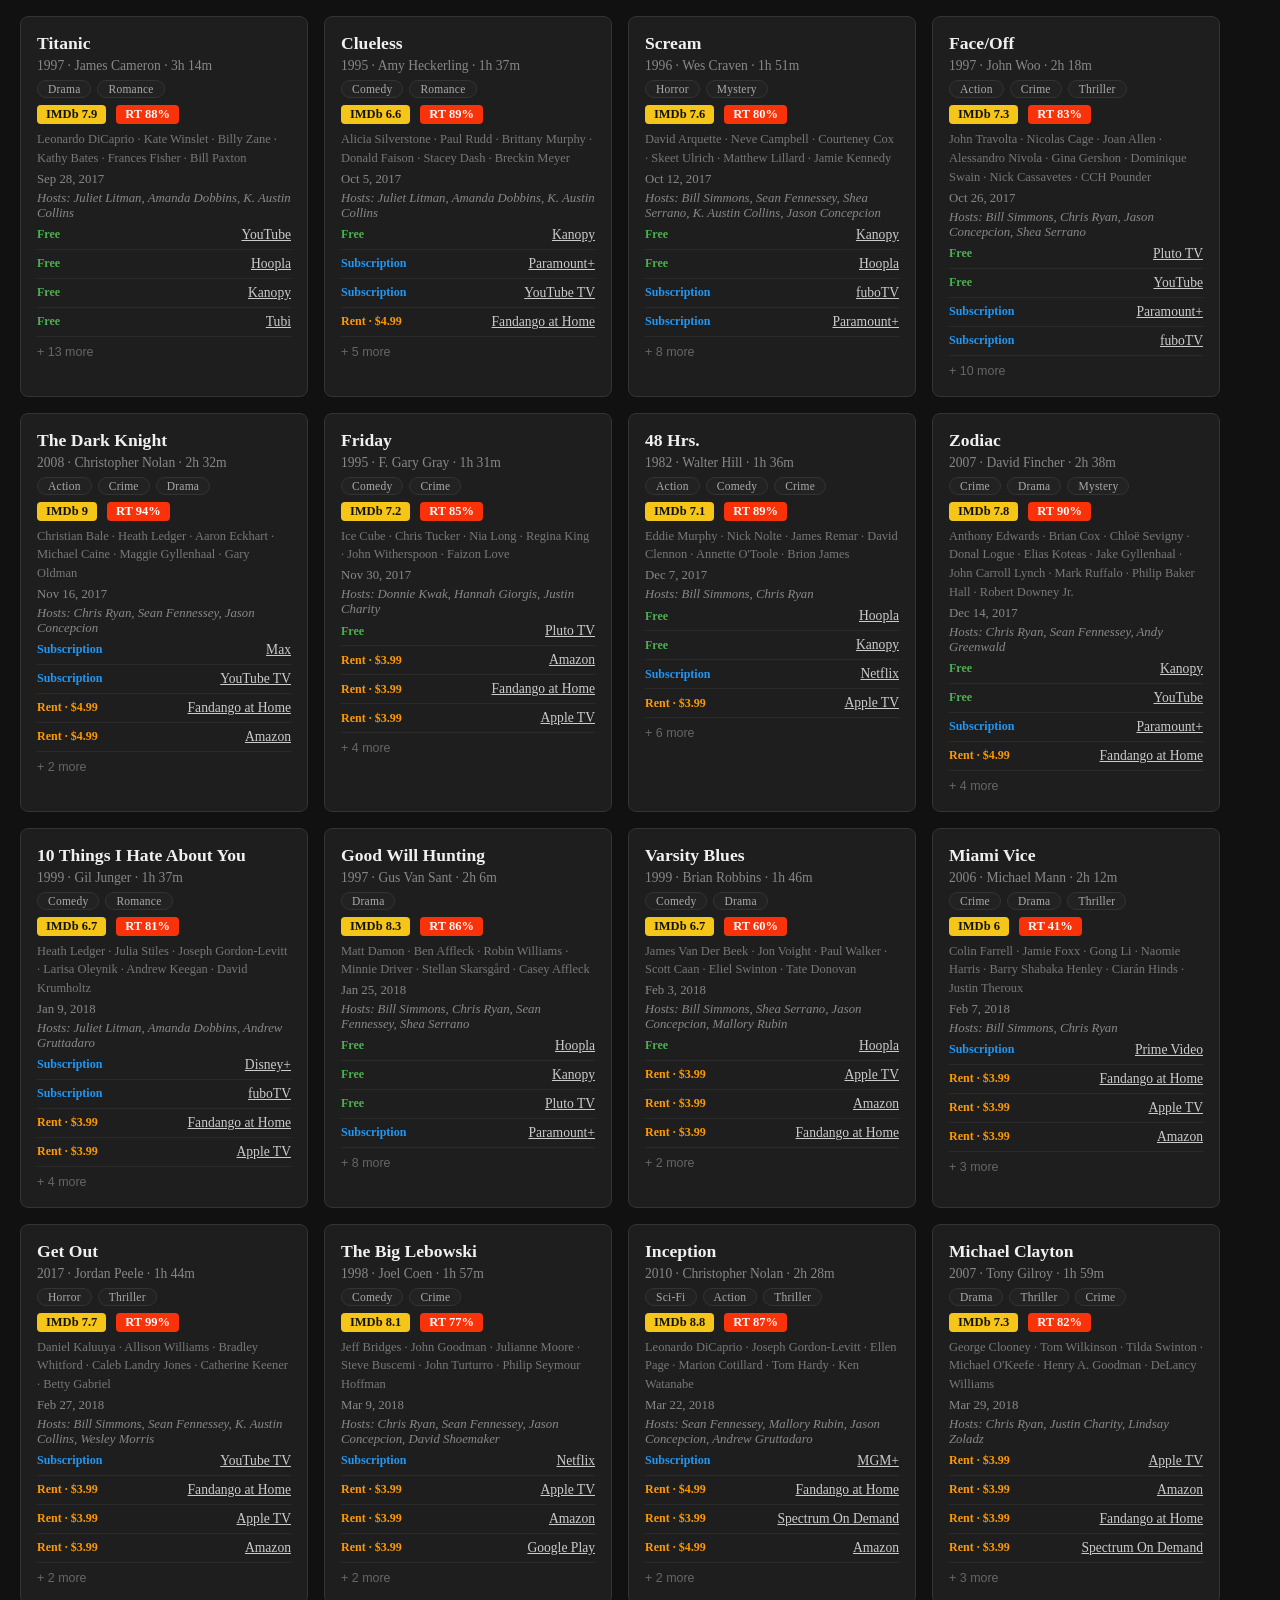
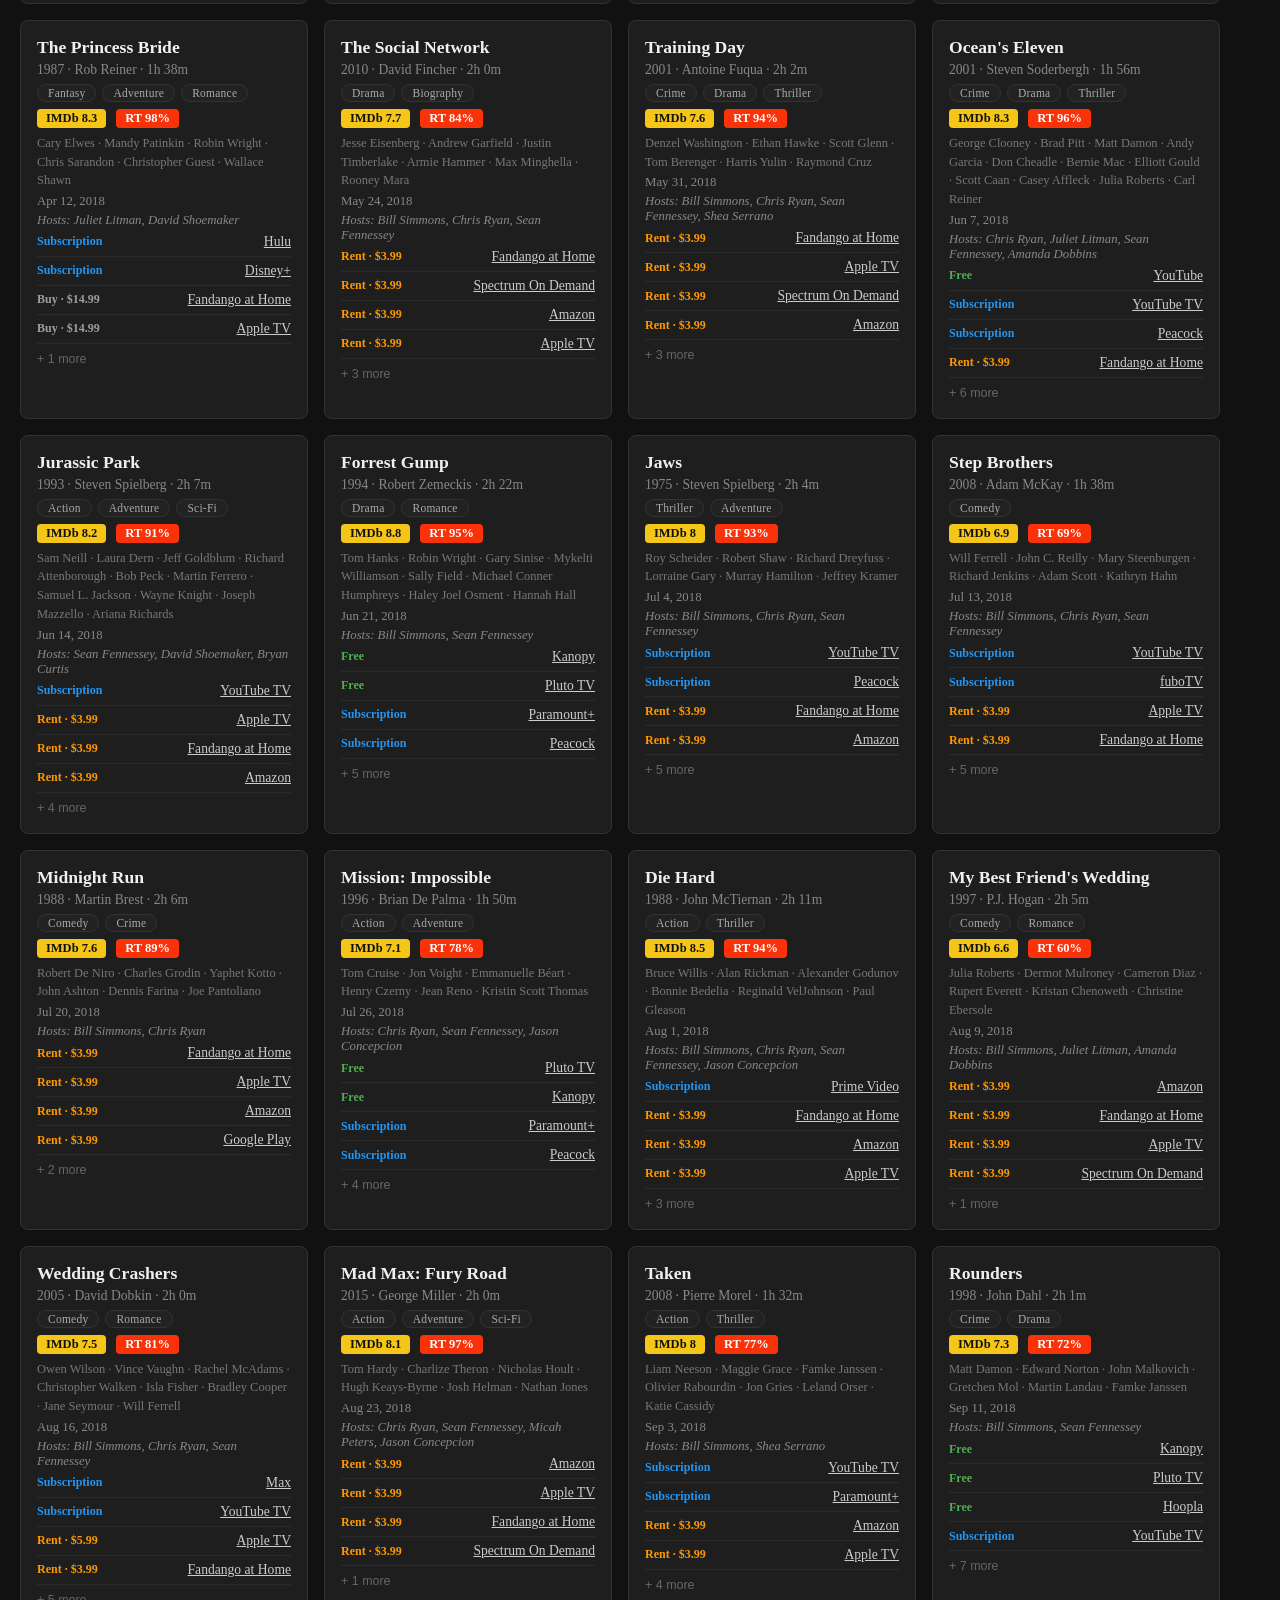
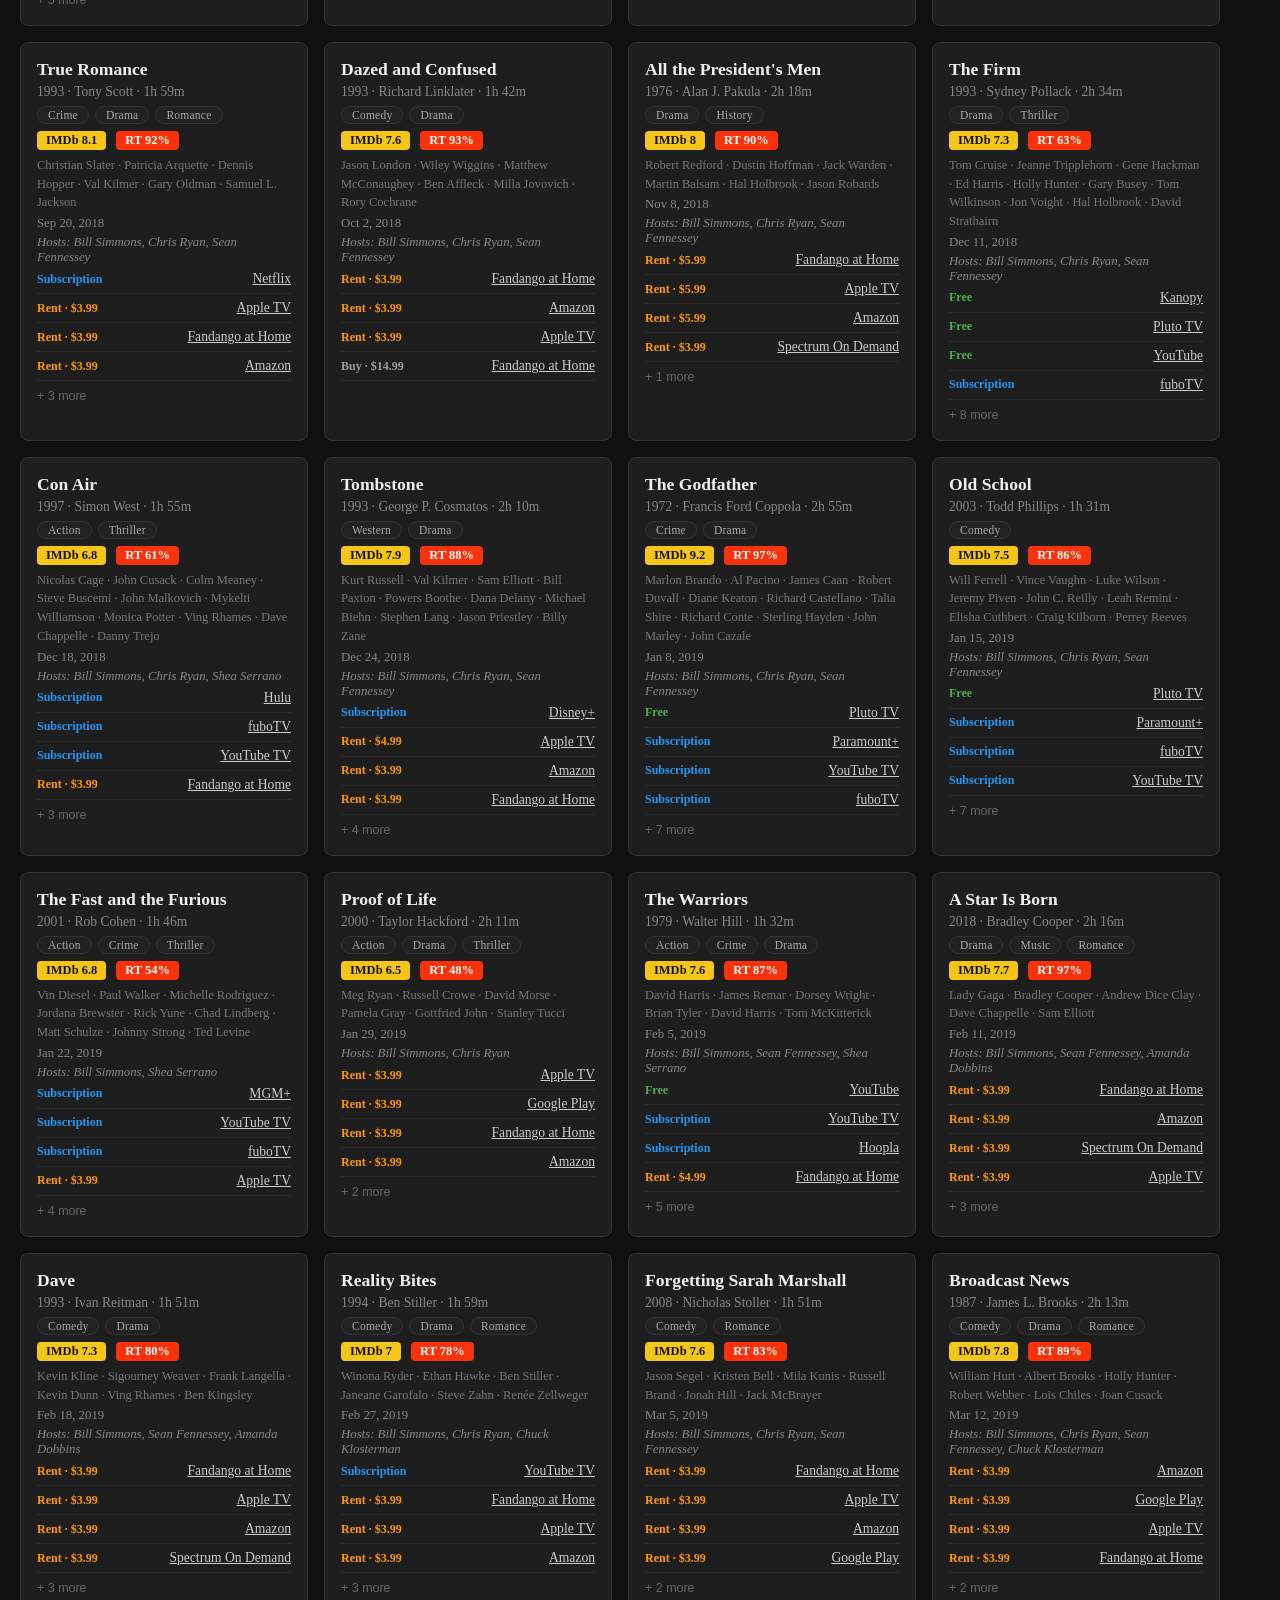
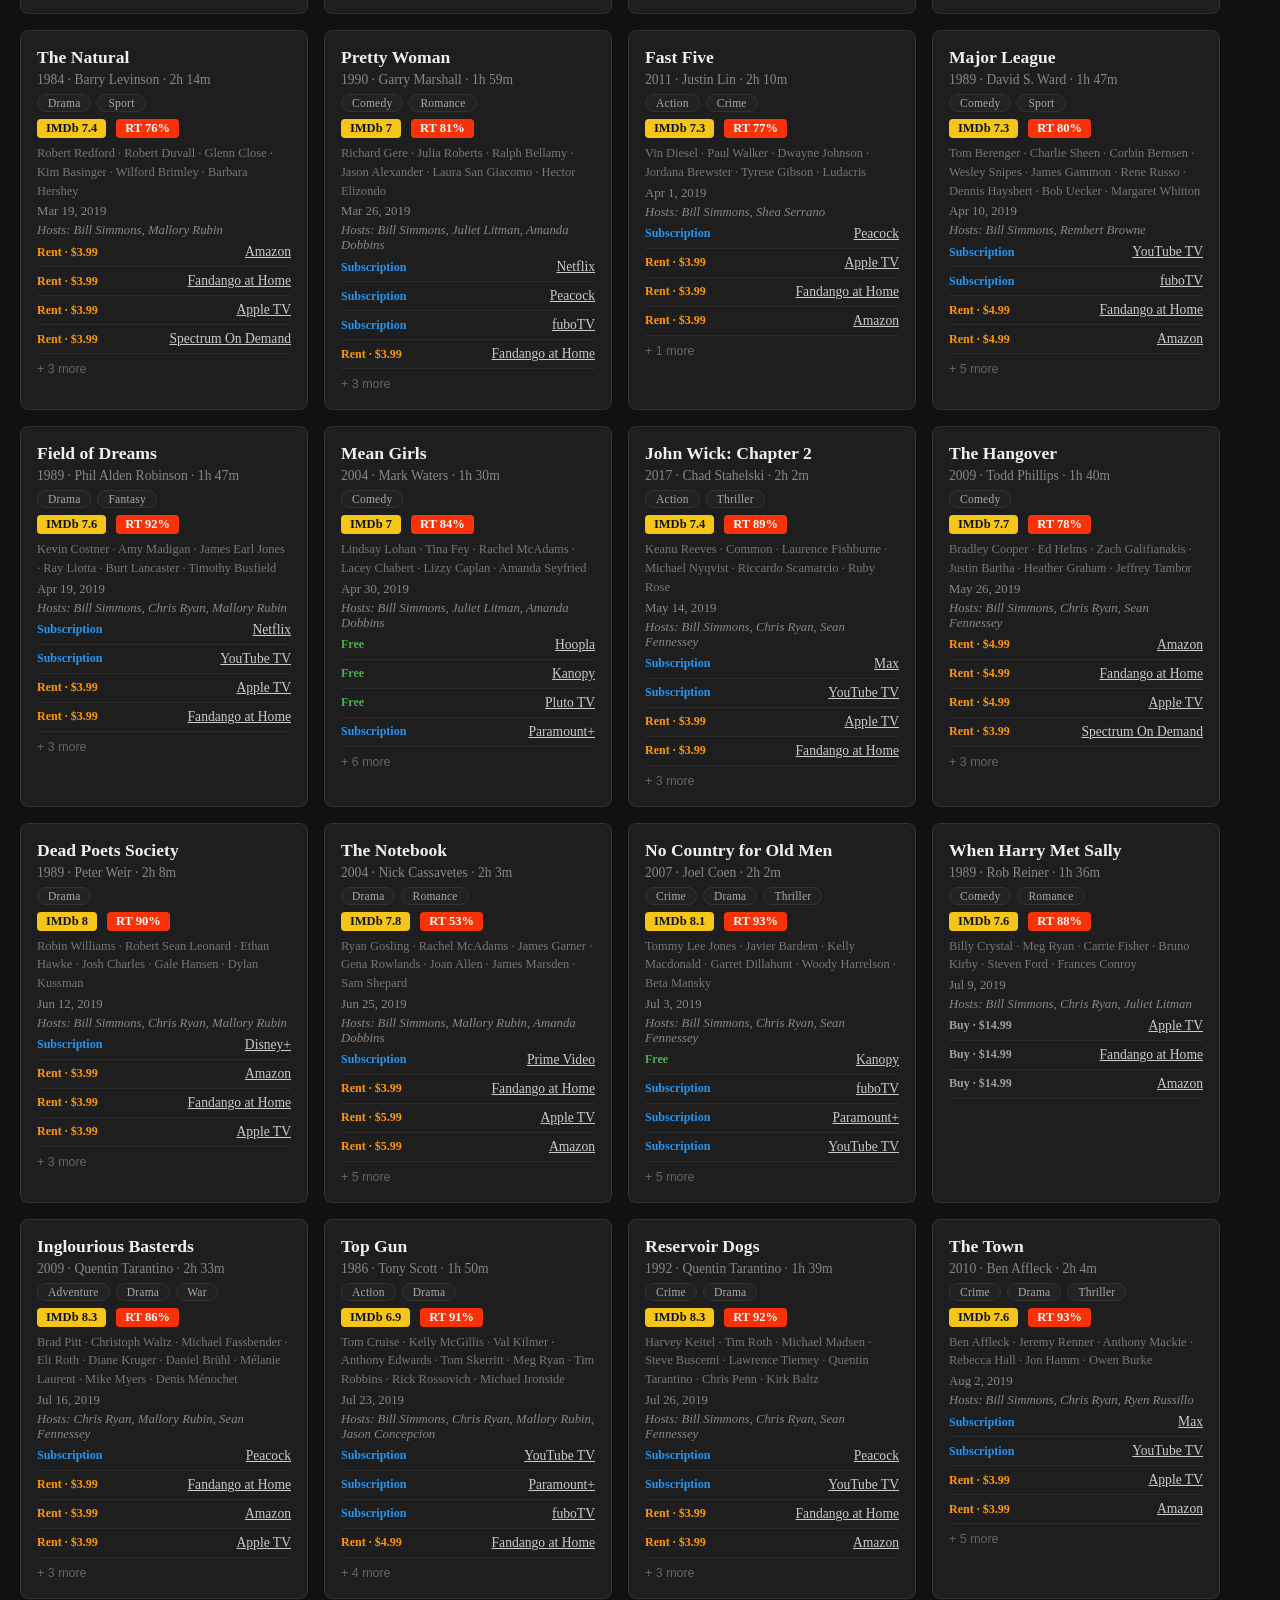
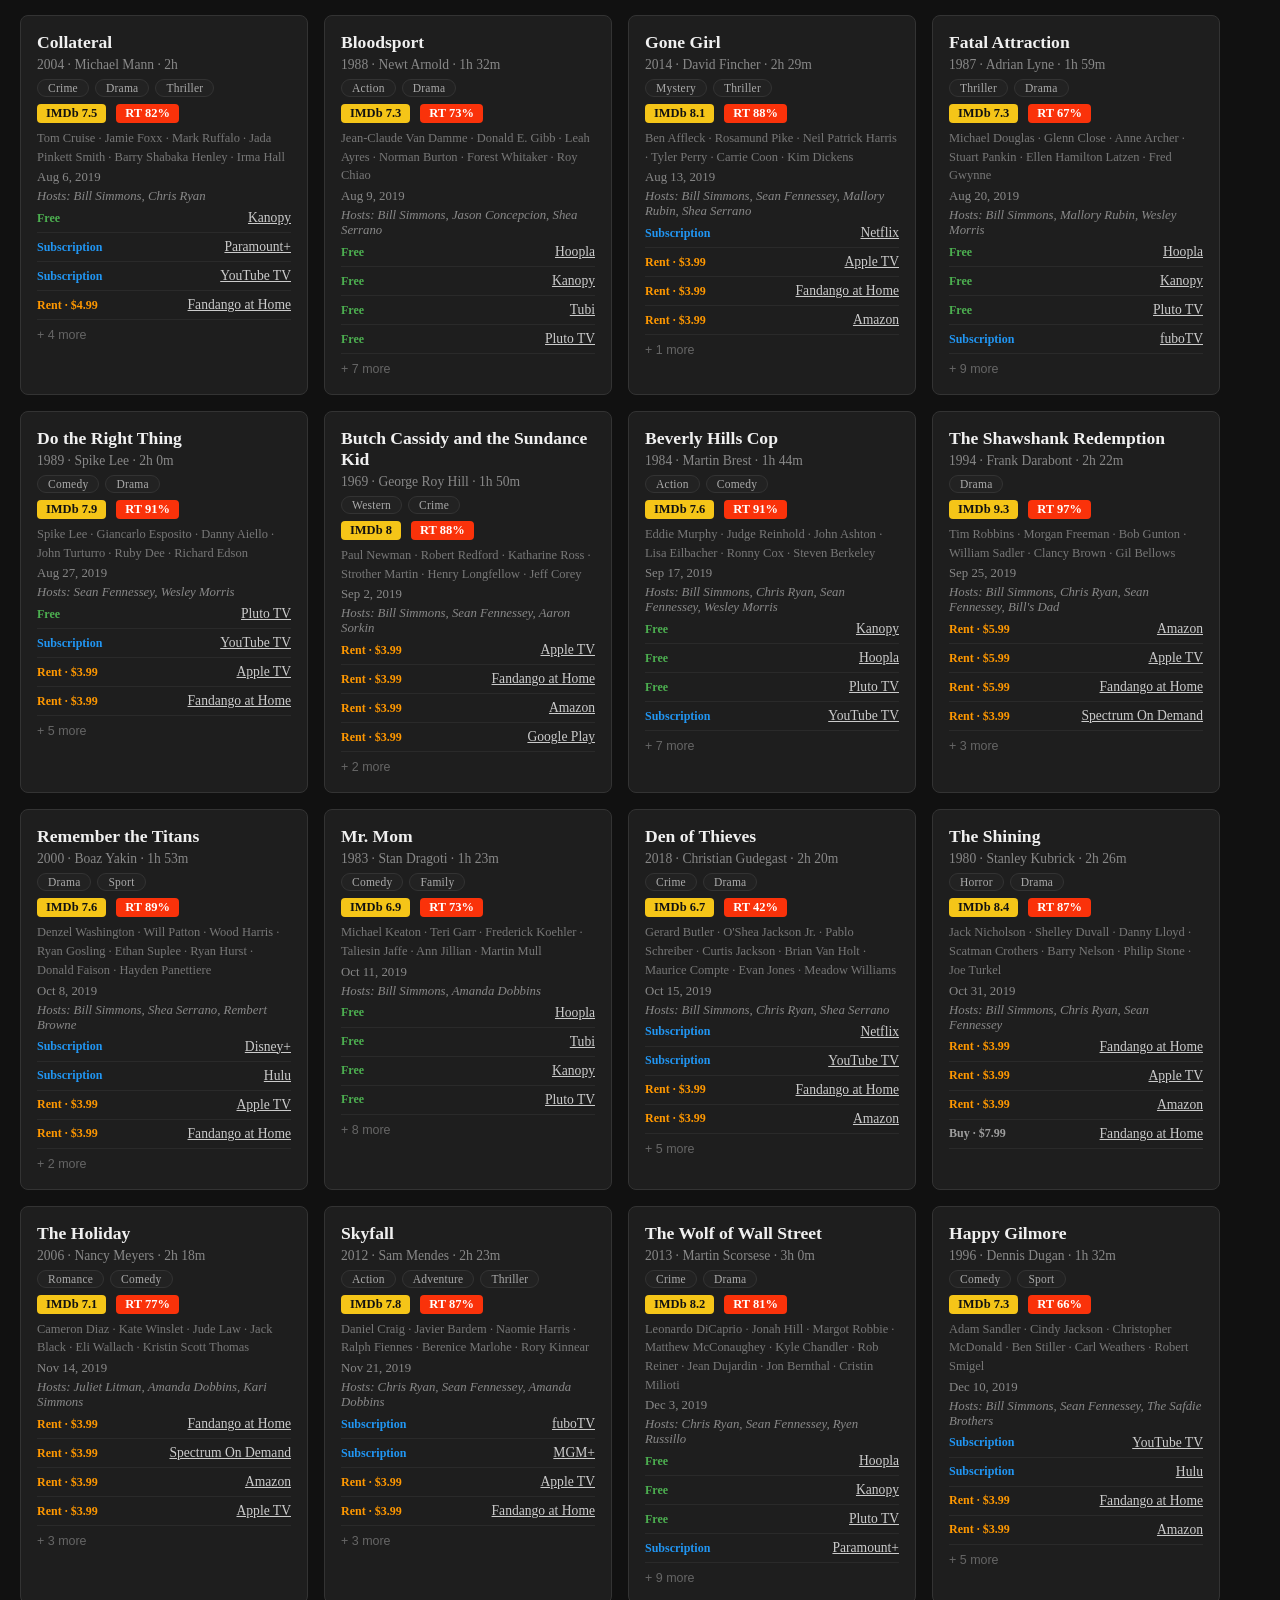
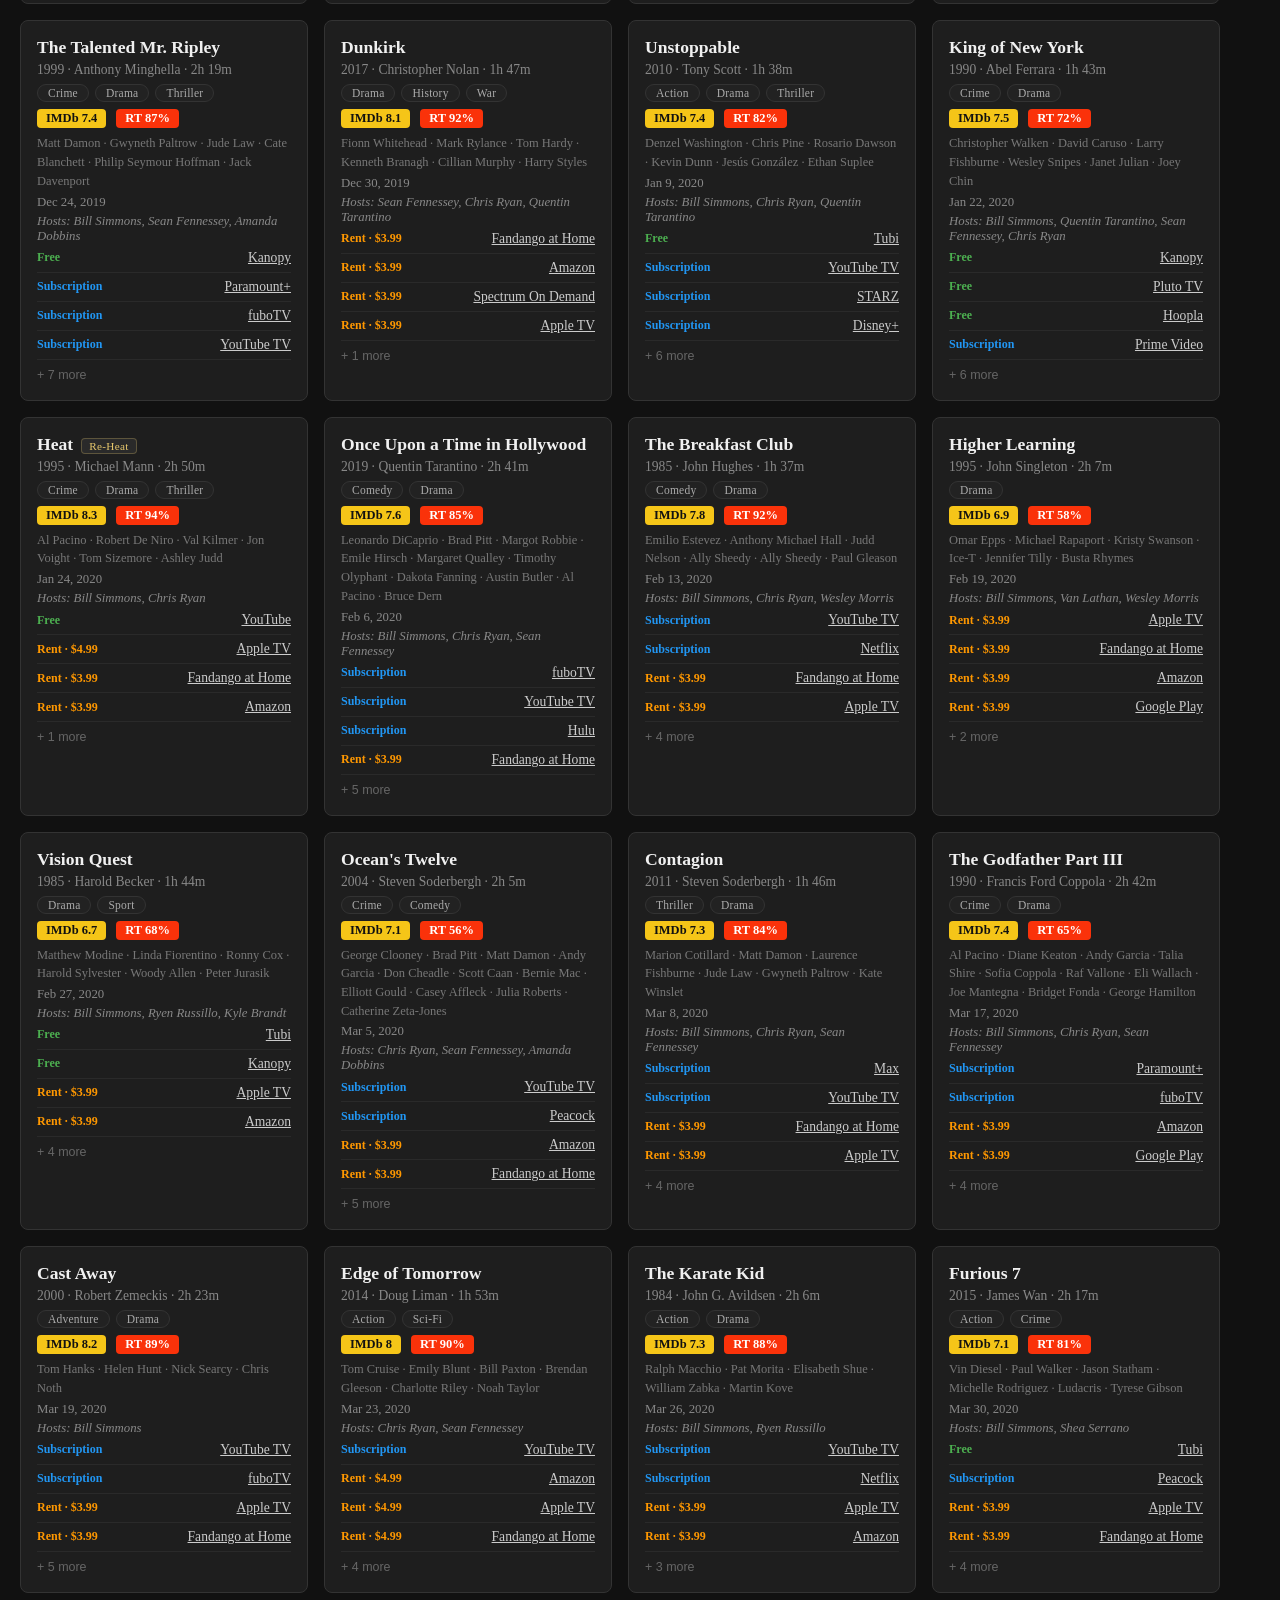
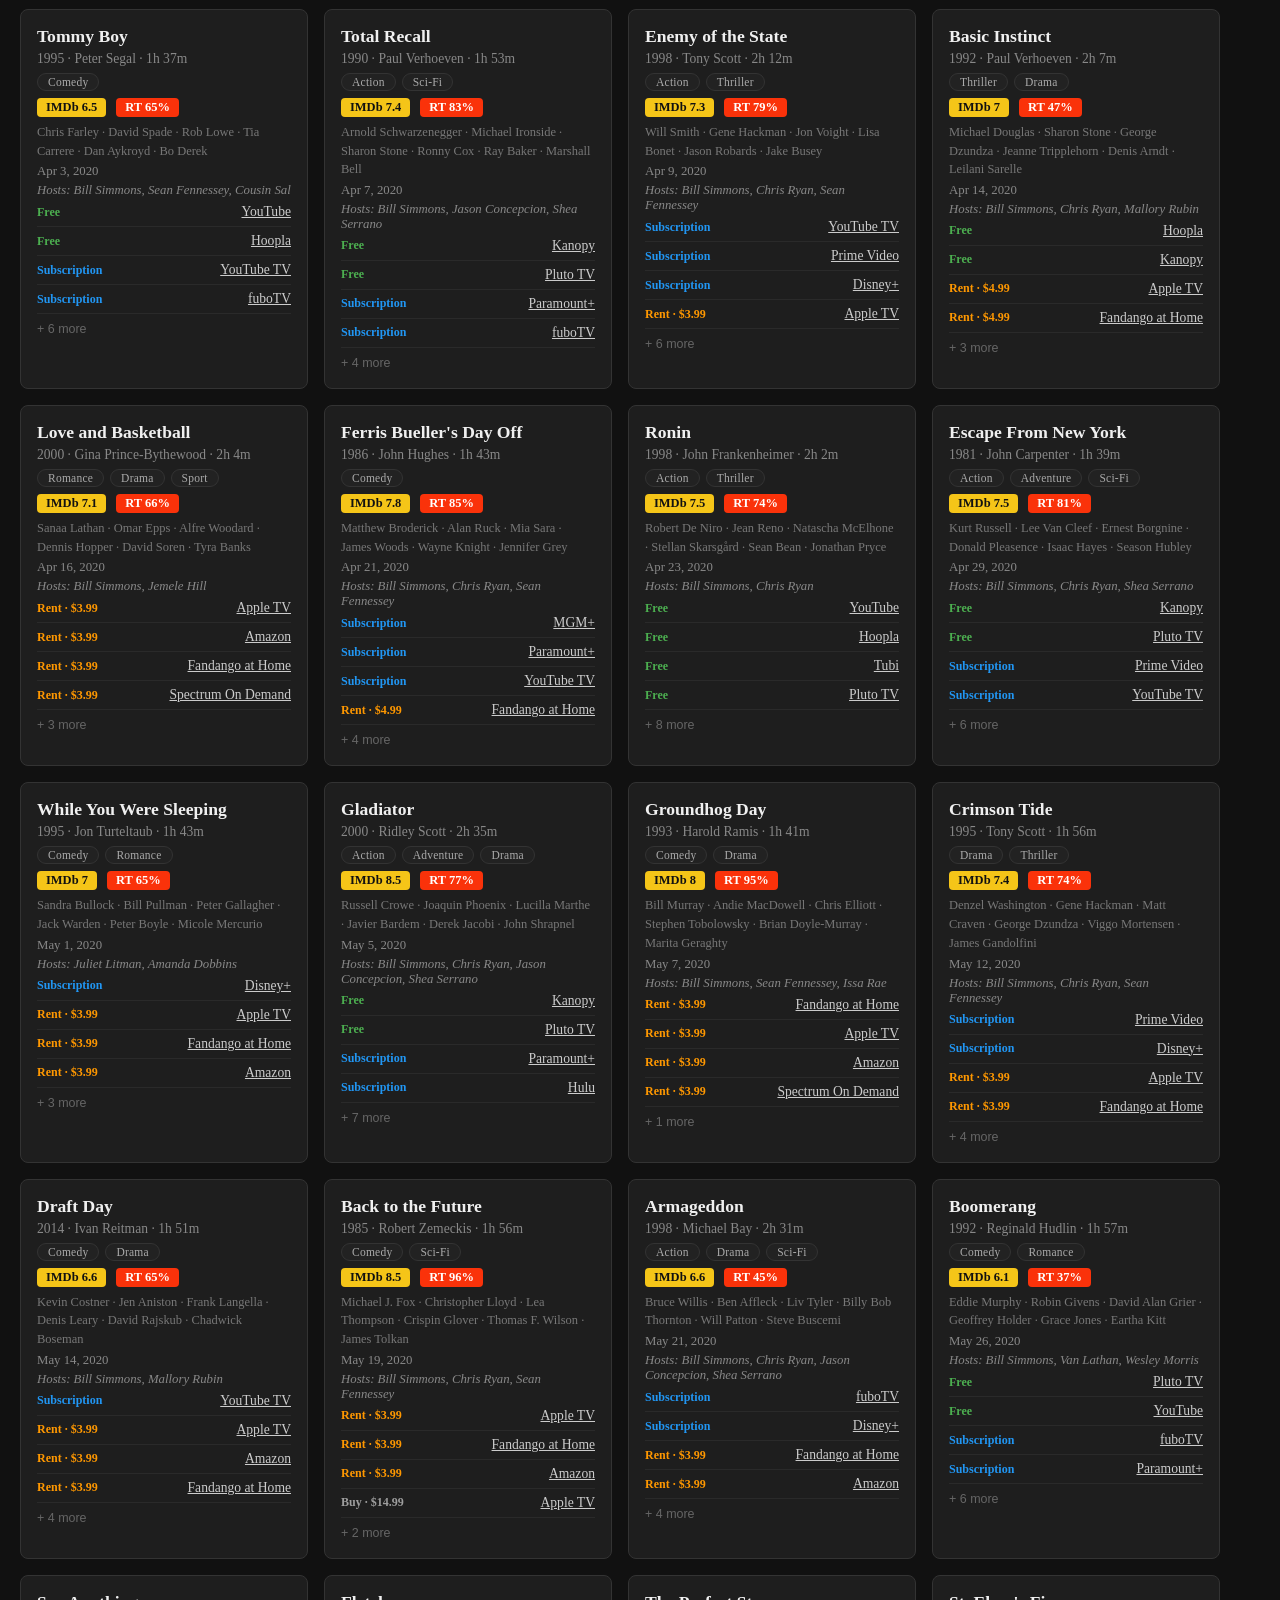
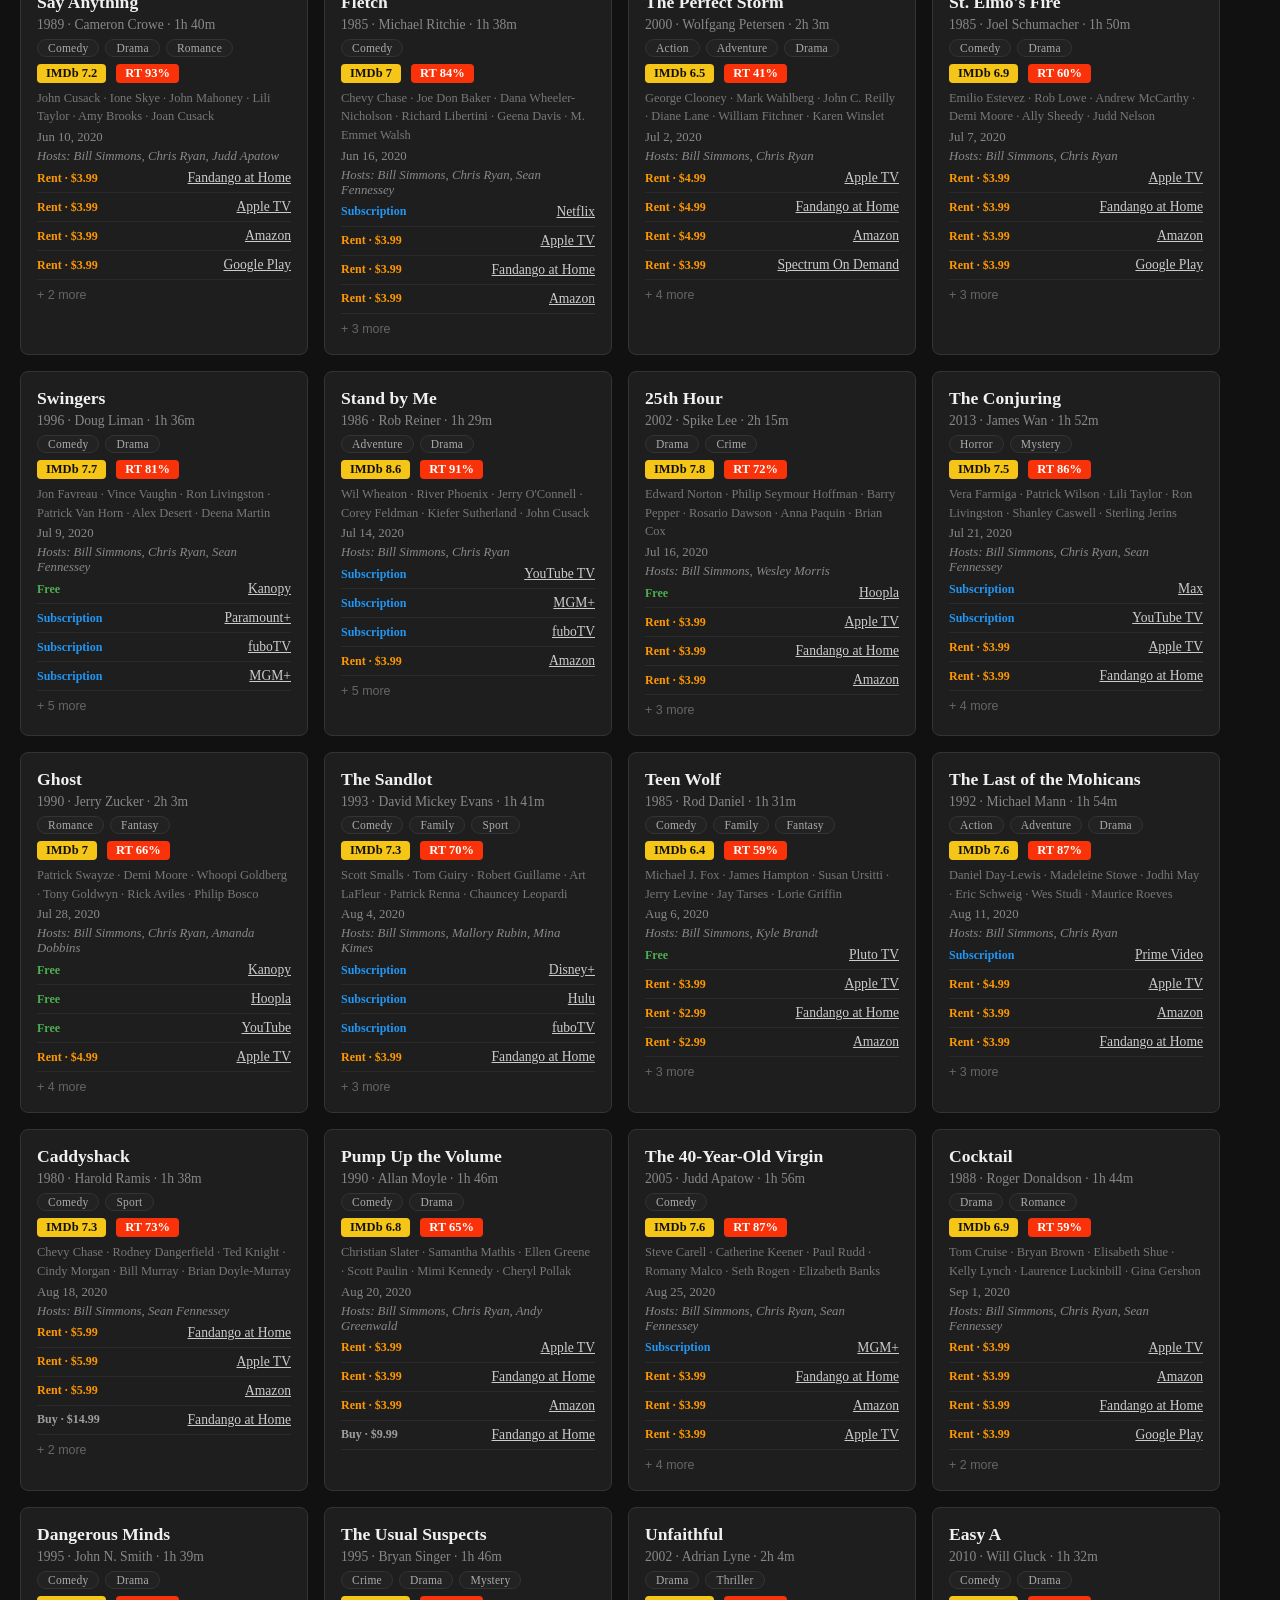
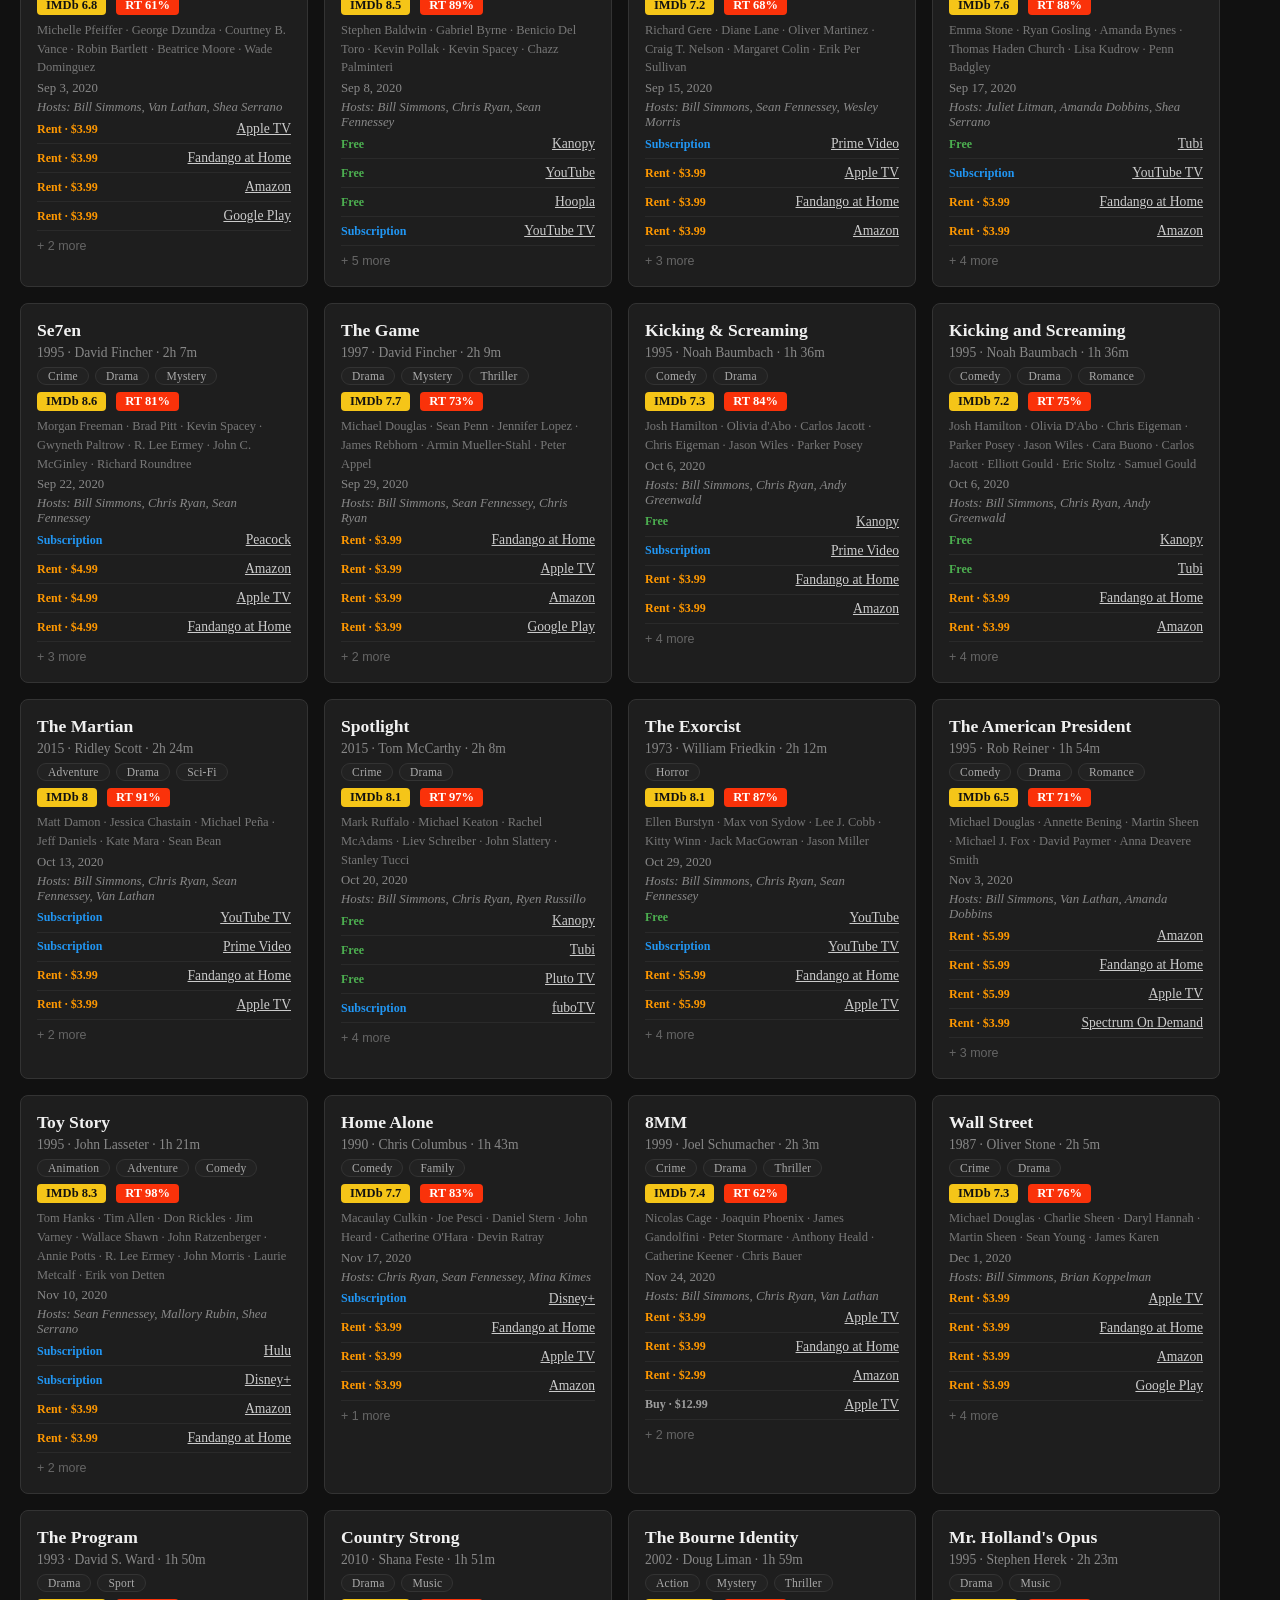
==== commit 81d986b0: "Add files via upload" ====
--- a/index.html
+++ b/index.html
@@ -432,6 +432,7 @@
       if (activeService === 'free') return sources.some(s => s.type === 'free');
       const freeOrSub = sources.filter(s => s.type === 'free' || s.type === 'sub' || s.type === 'subscription');
       if (activeService === 'AppleTV+') return freeOrSub.some(s => s.service.toLowerCase().includes('appletv'));
+      if (activeService === 'Tubi TV') return freeOrSub.some(s => s.service.toLowerCase().includes('tubi'));
       return freeOrSub.some(s => s.service.toLowerCase() === activeService.toLowerCase());
     }
 
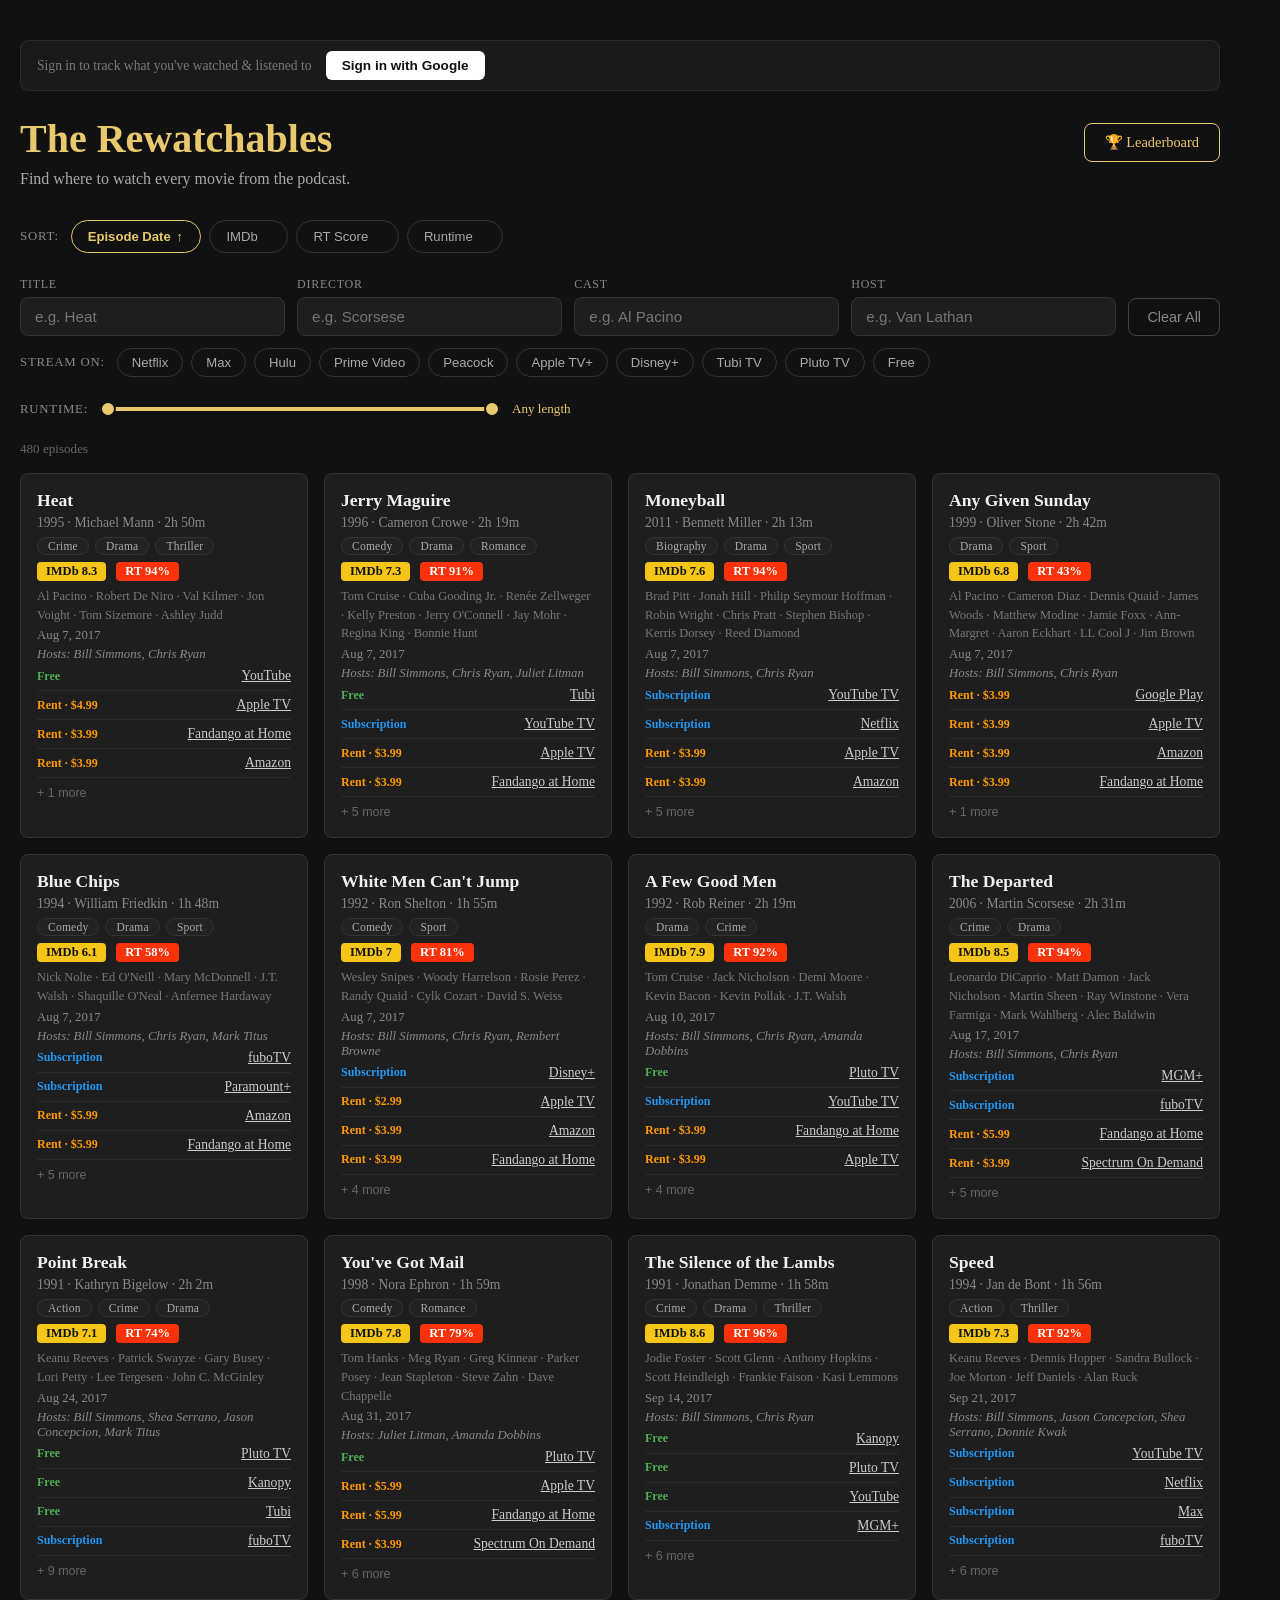
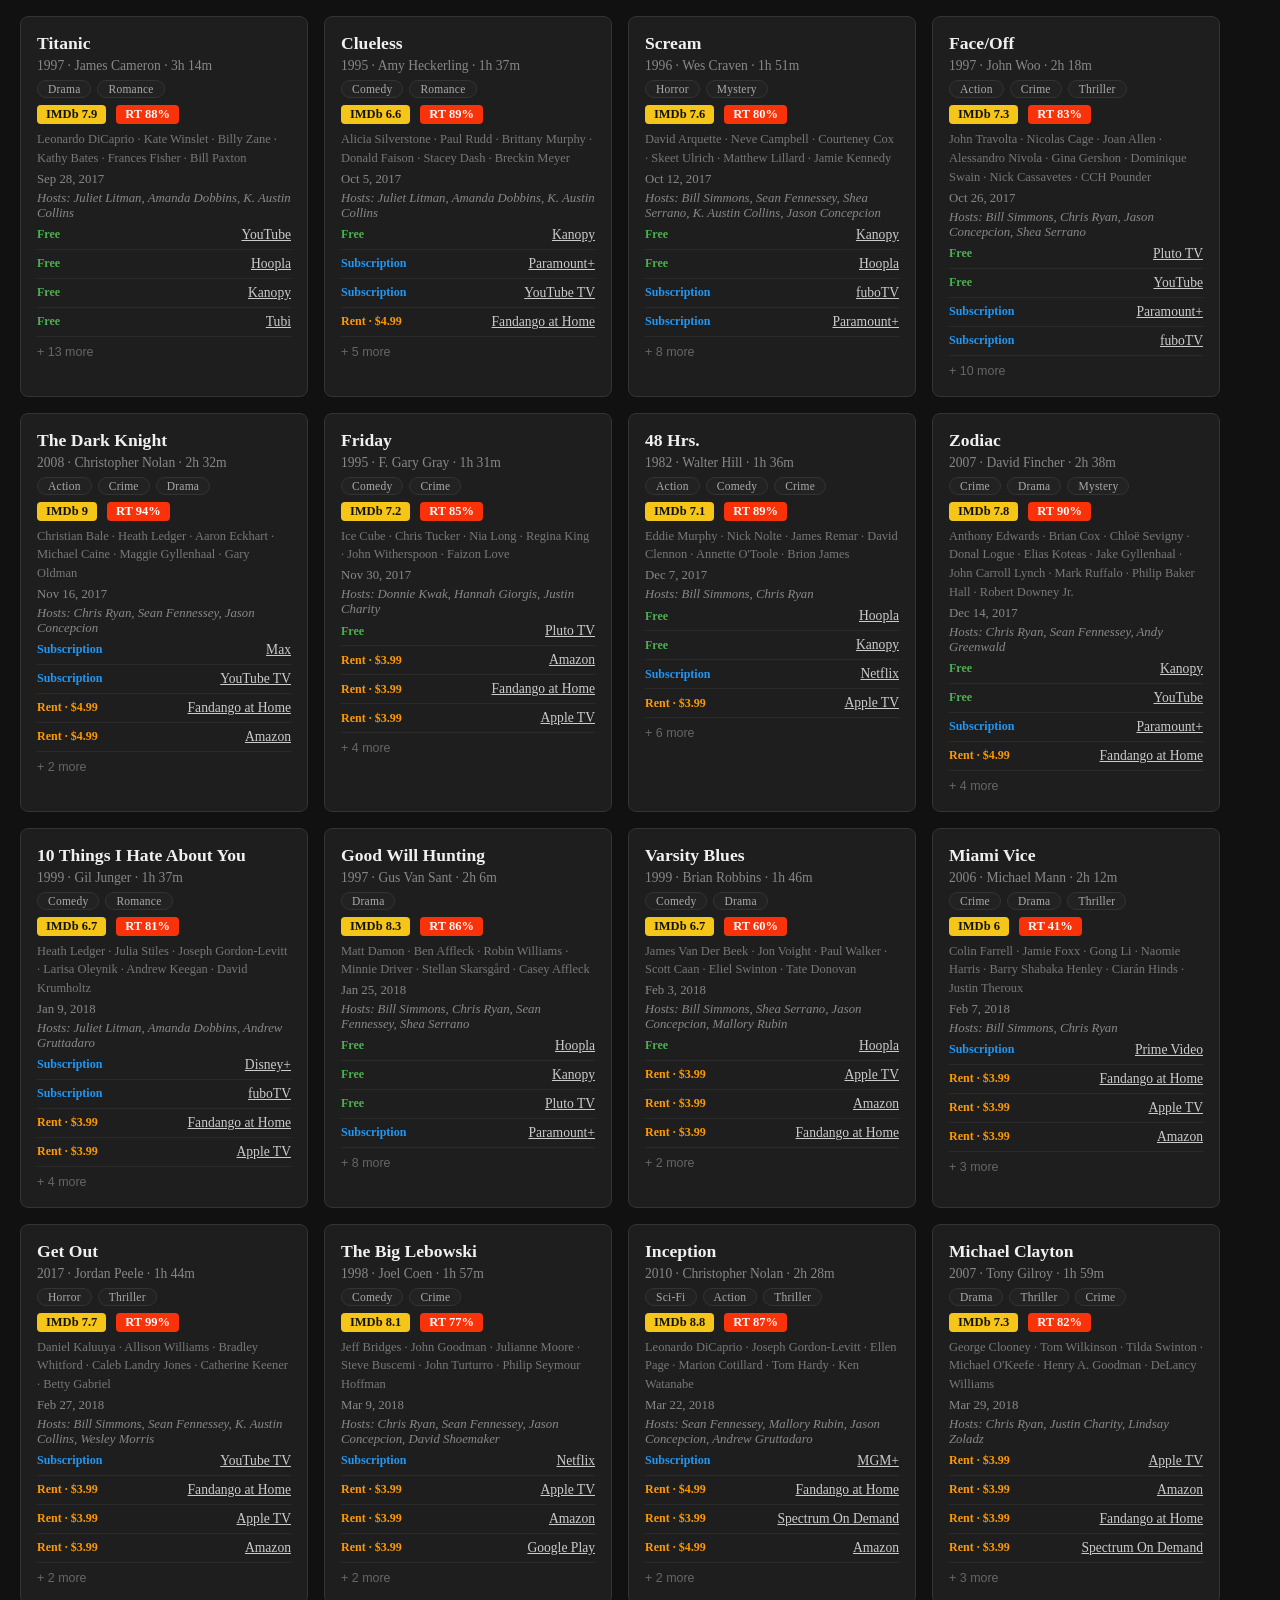
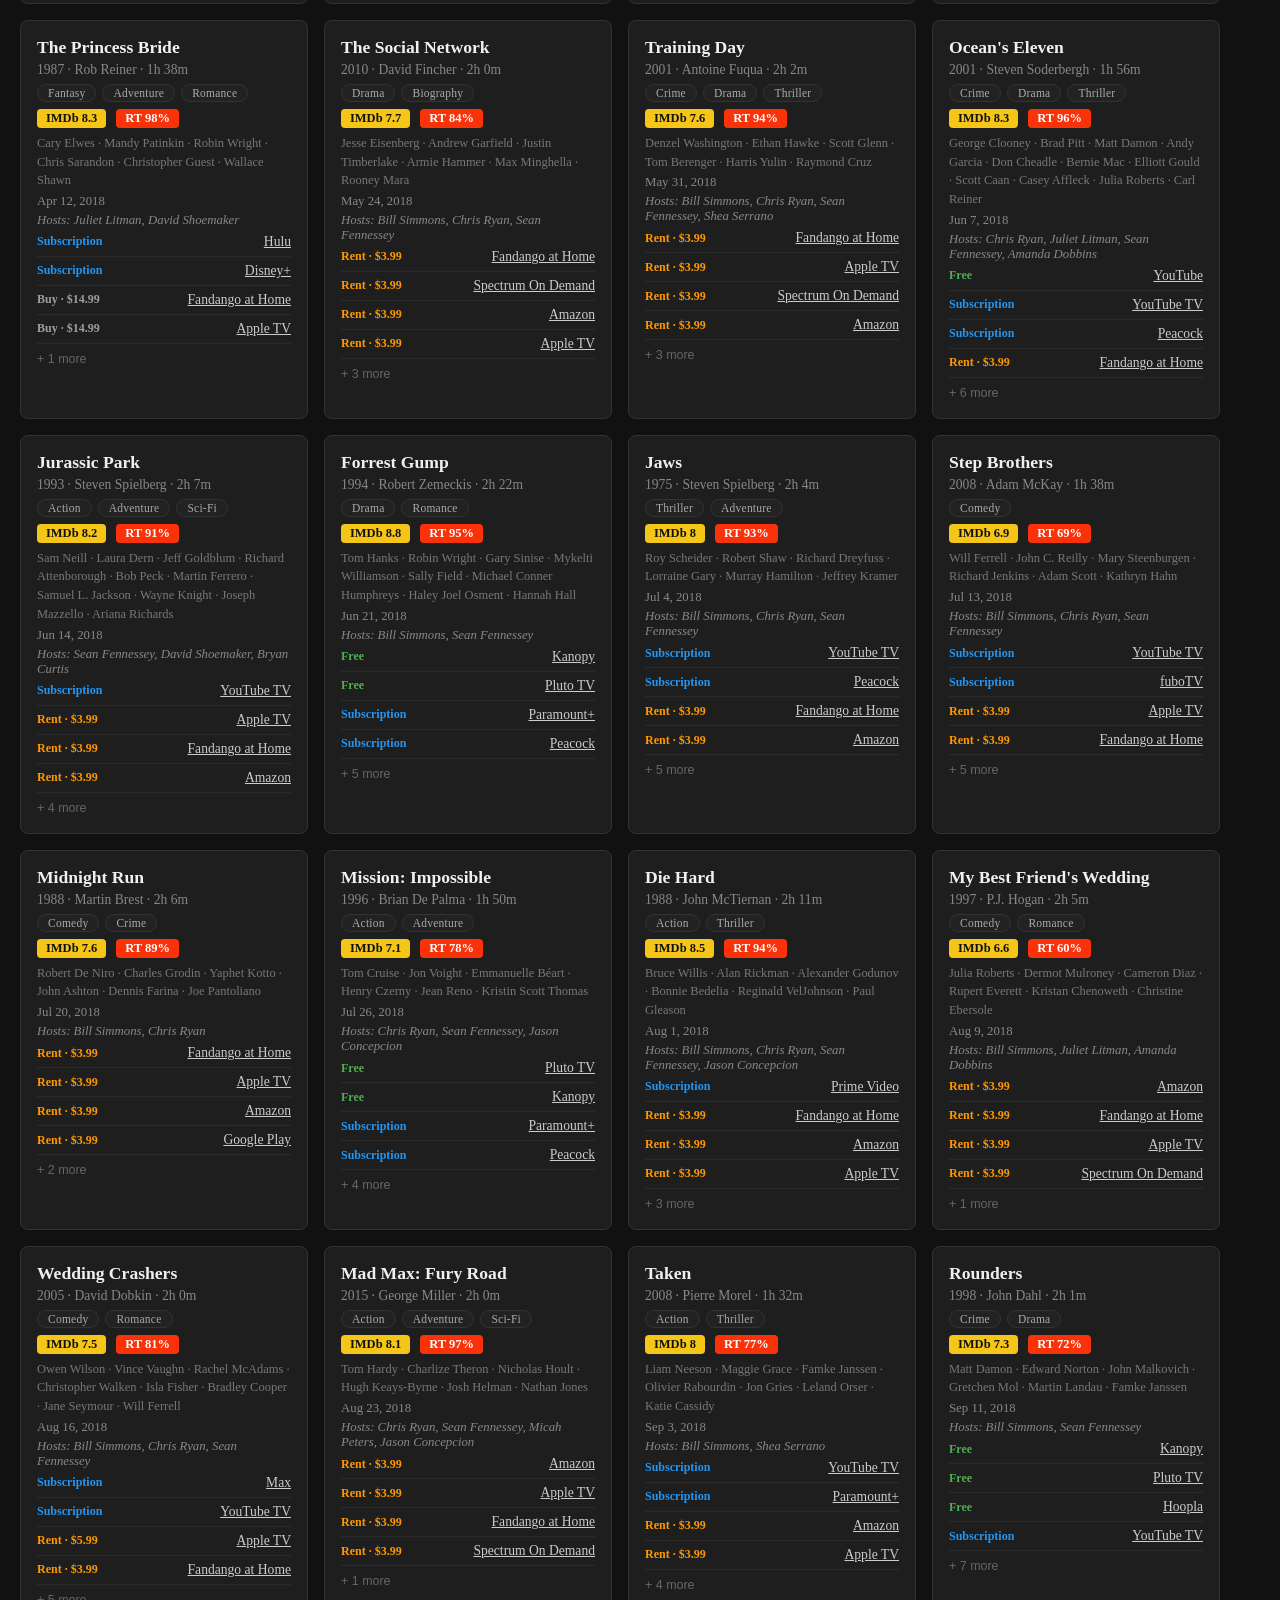
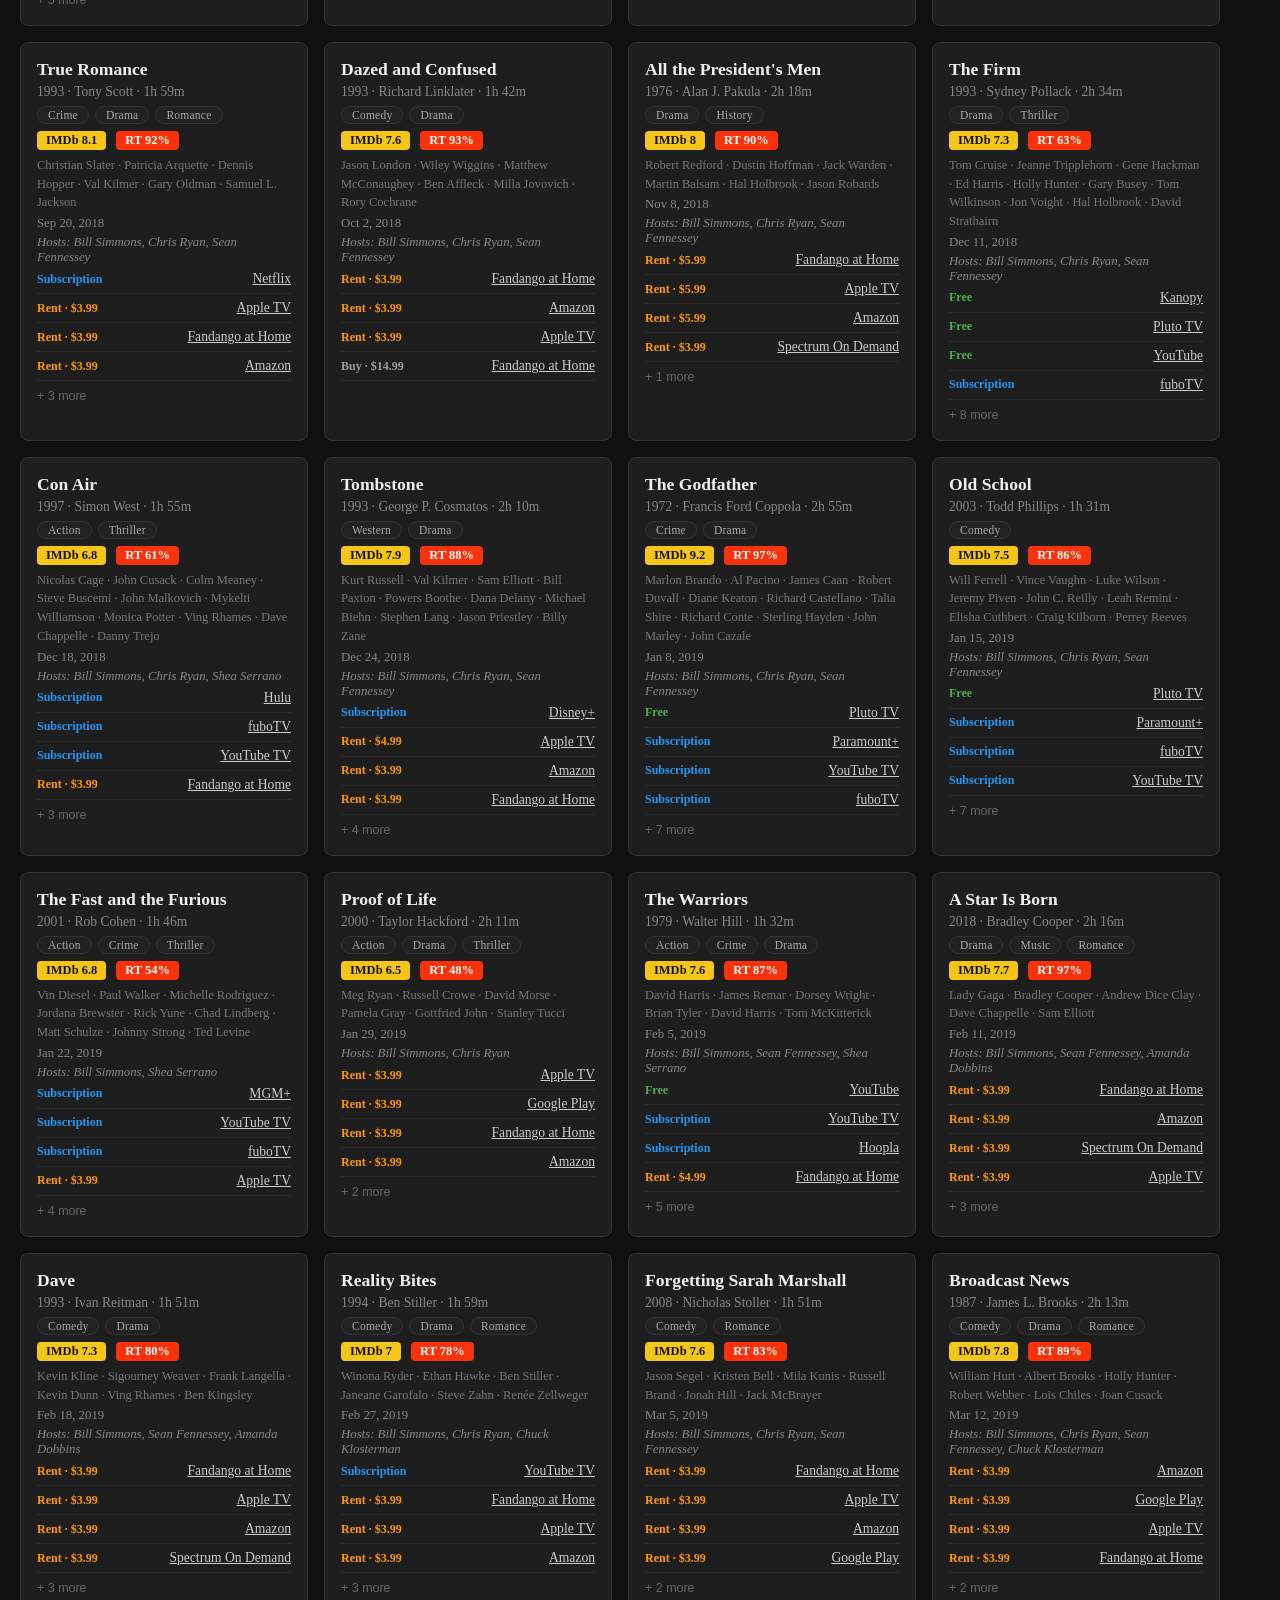
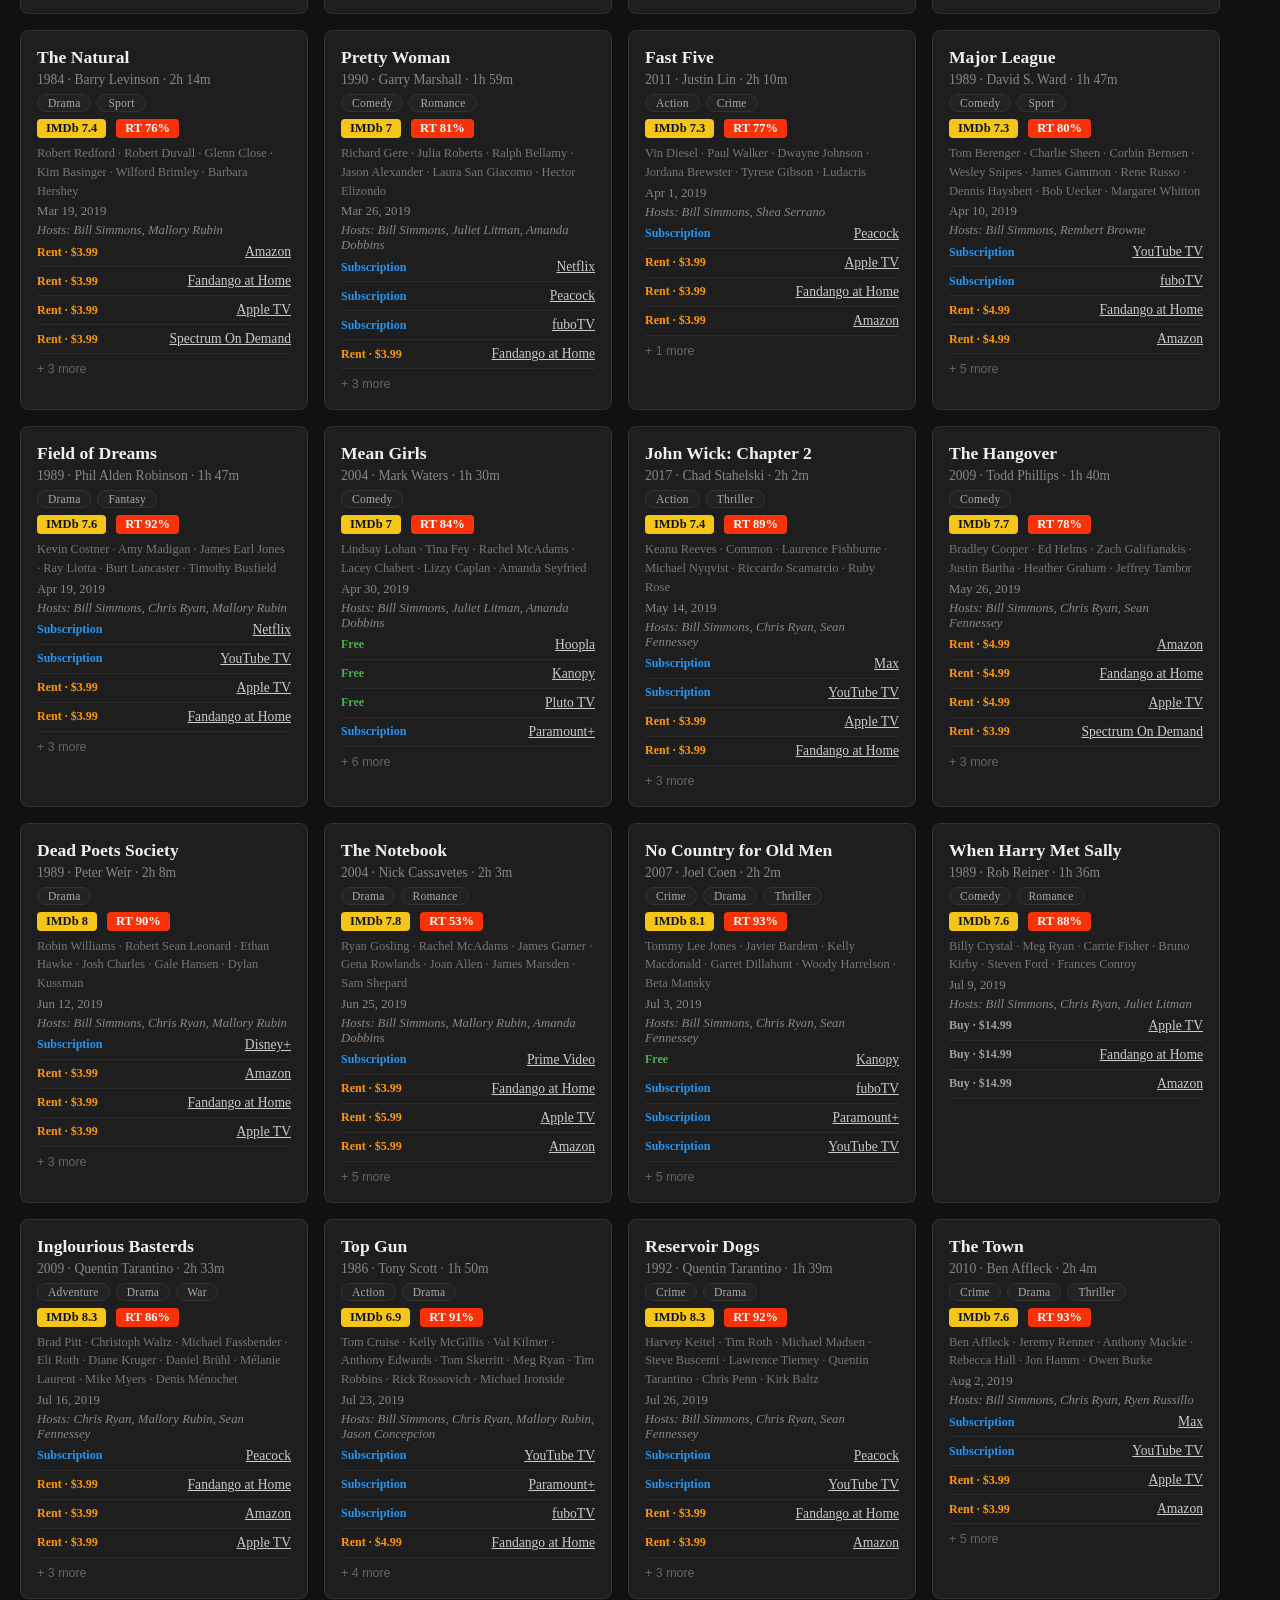
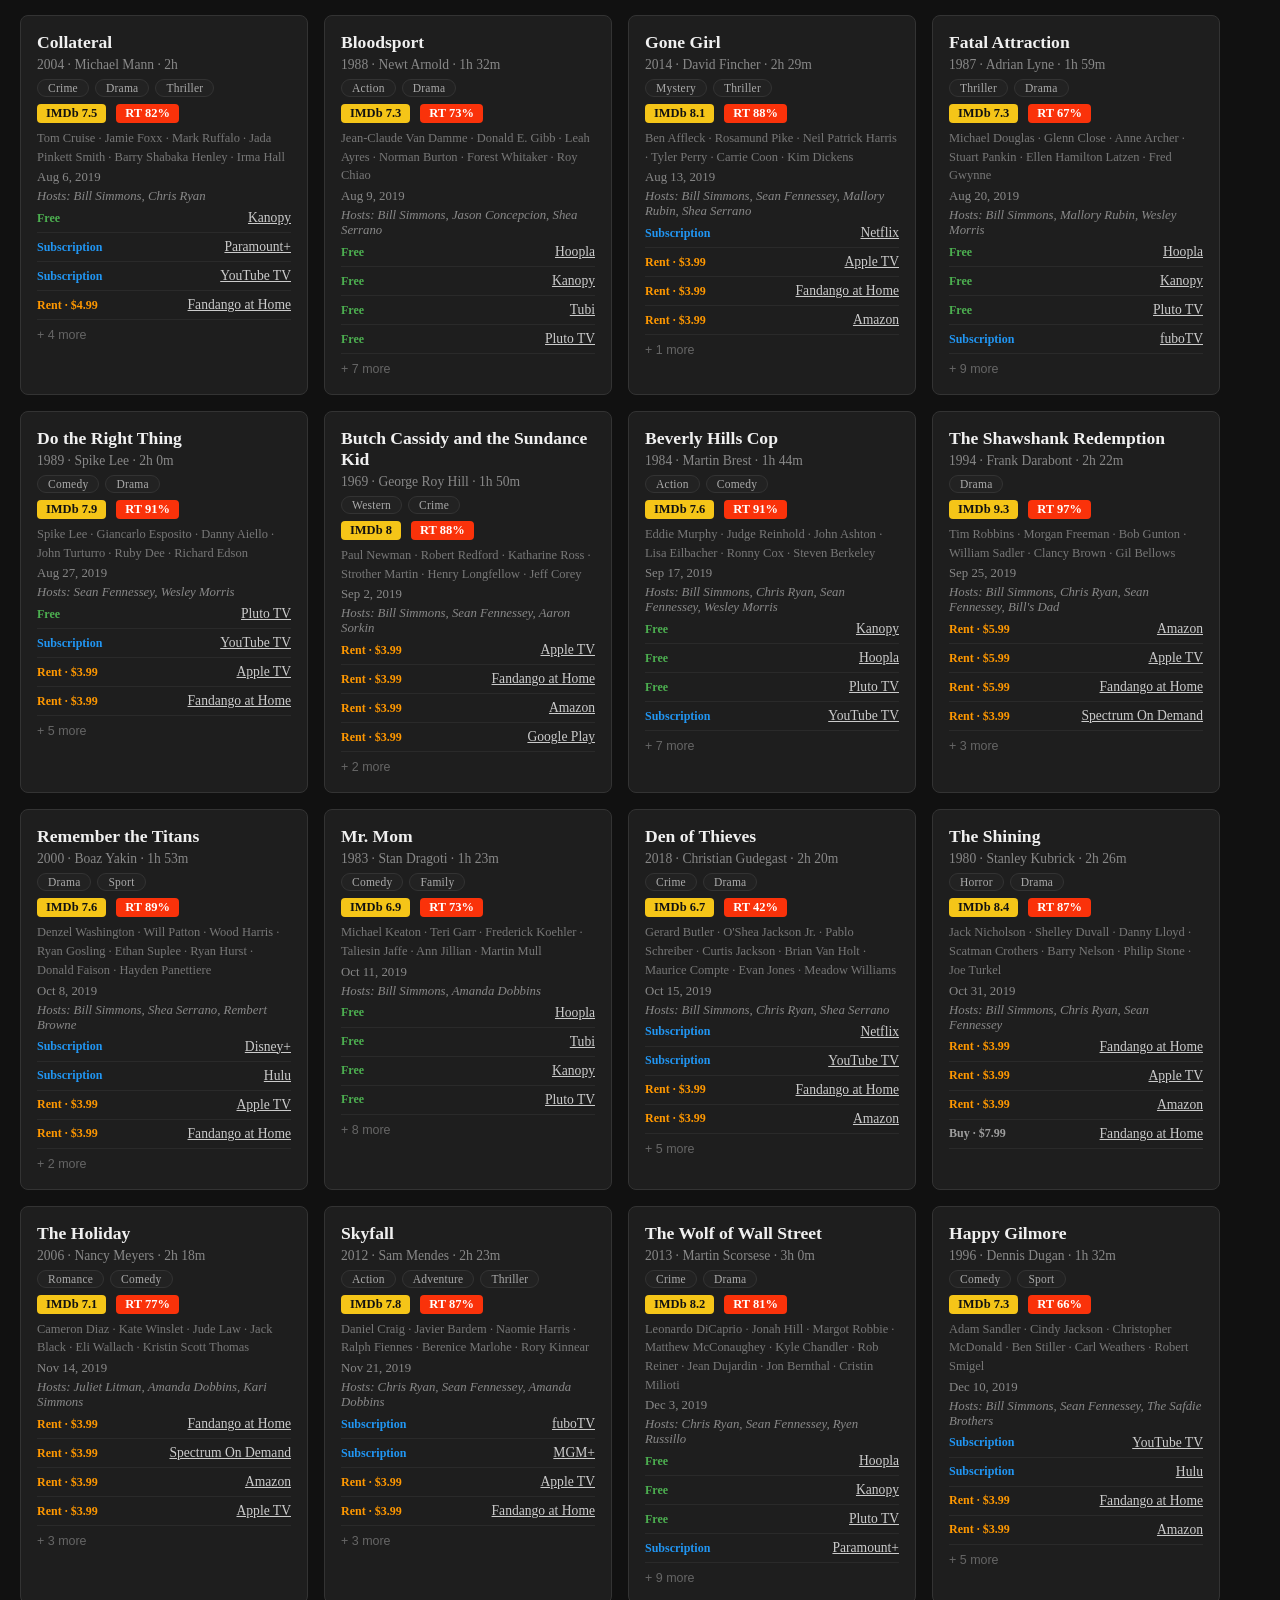
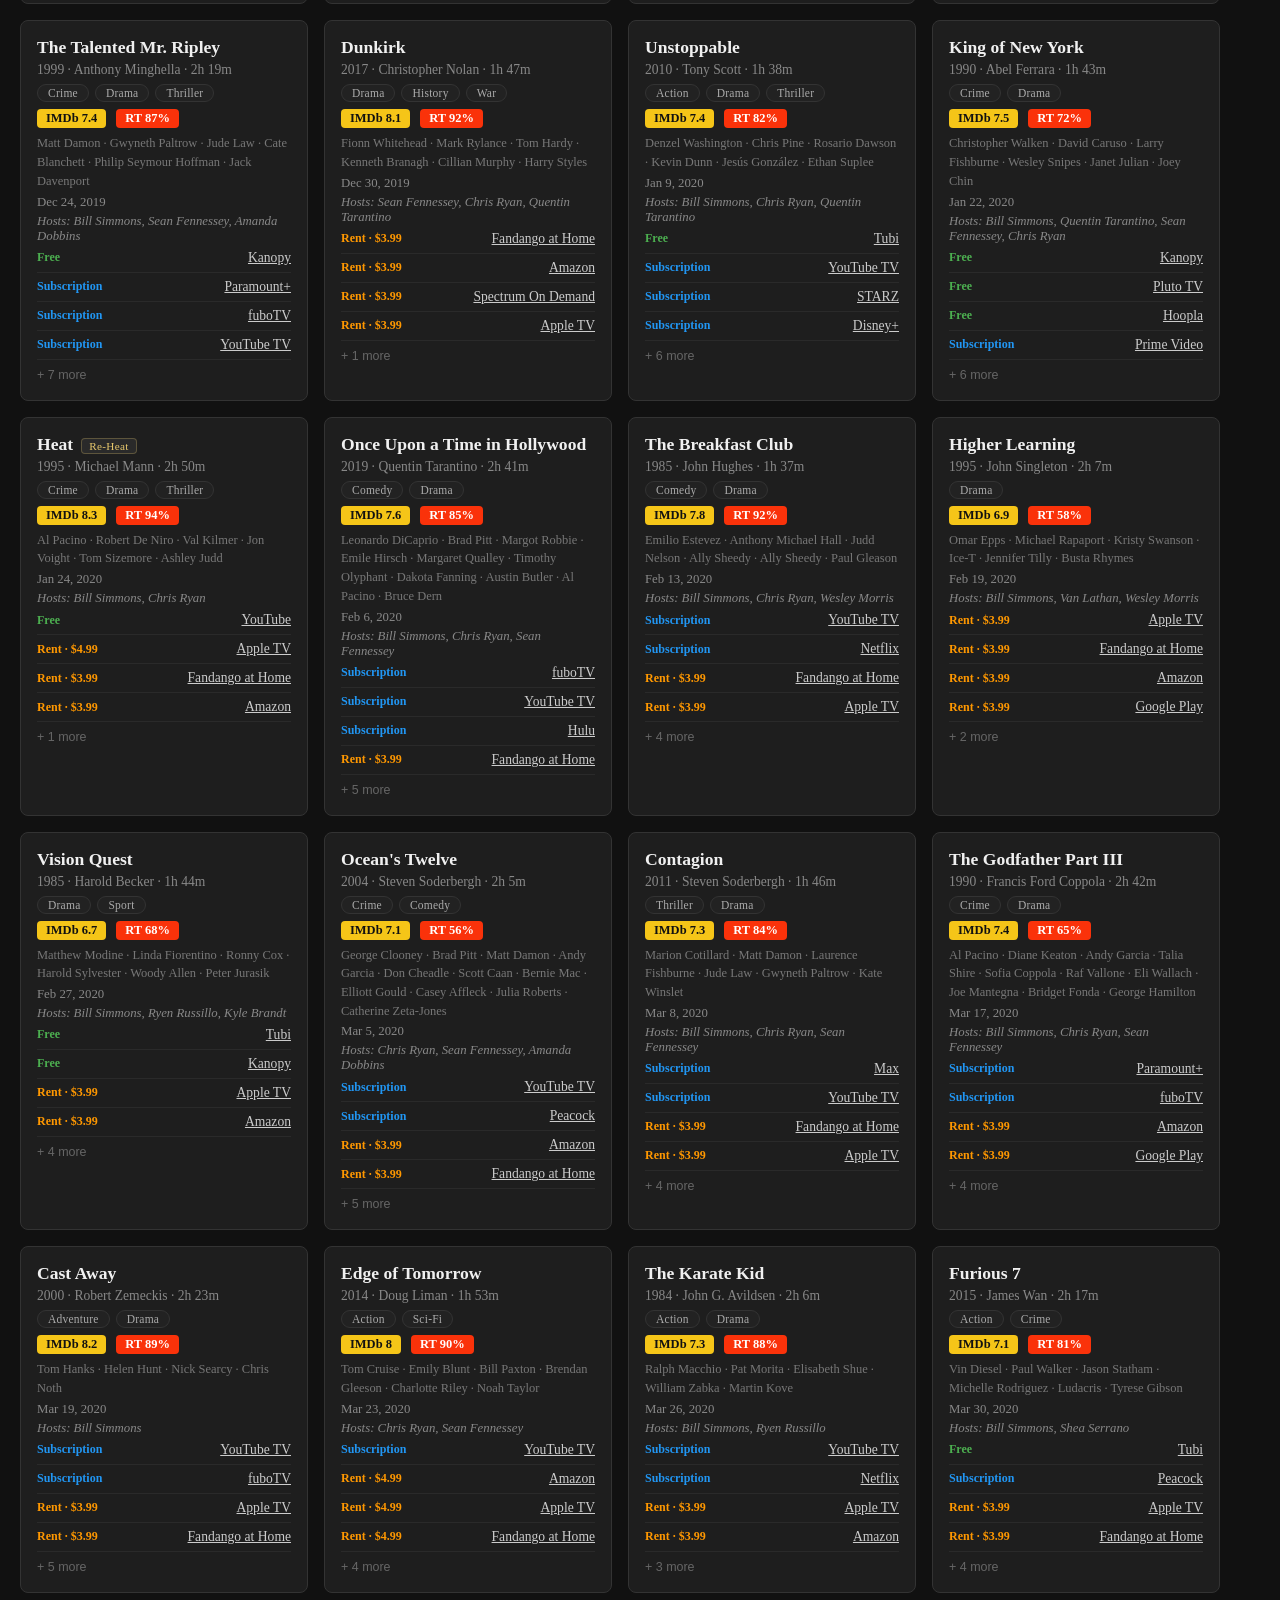
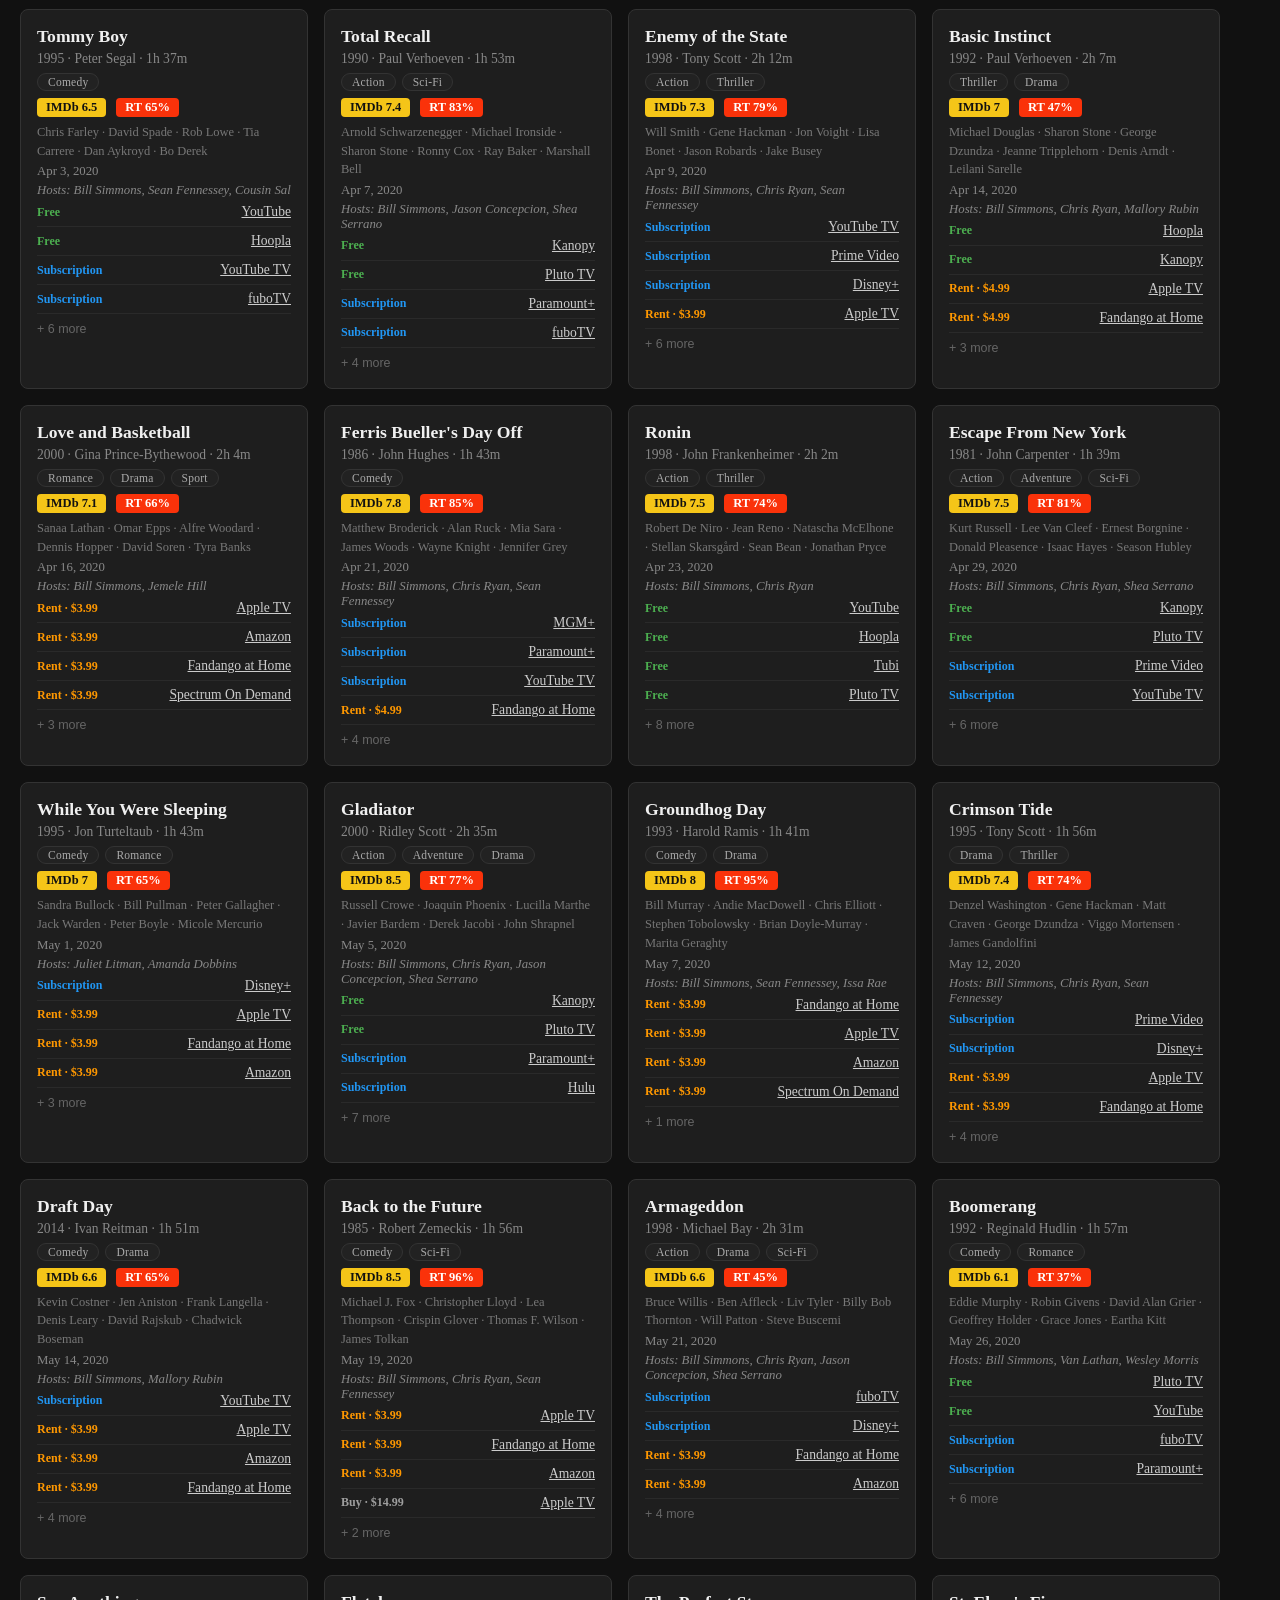
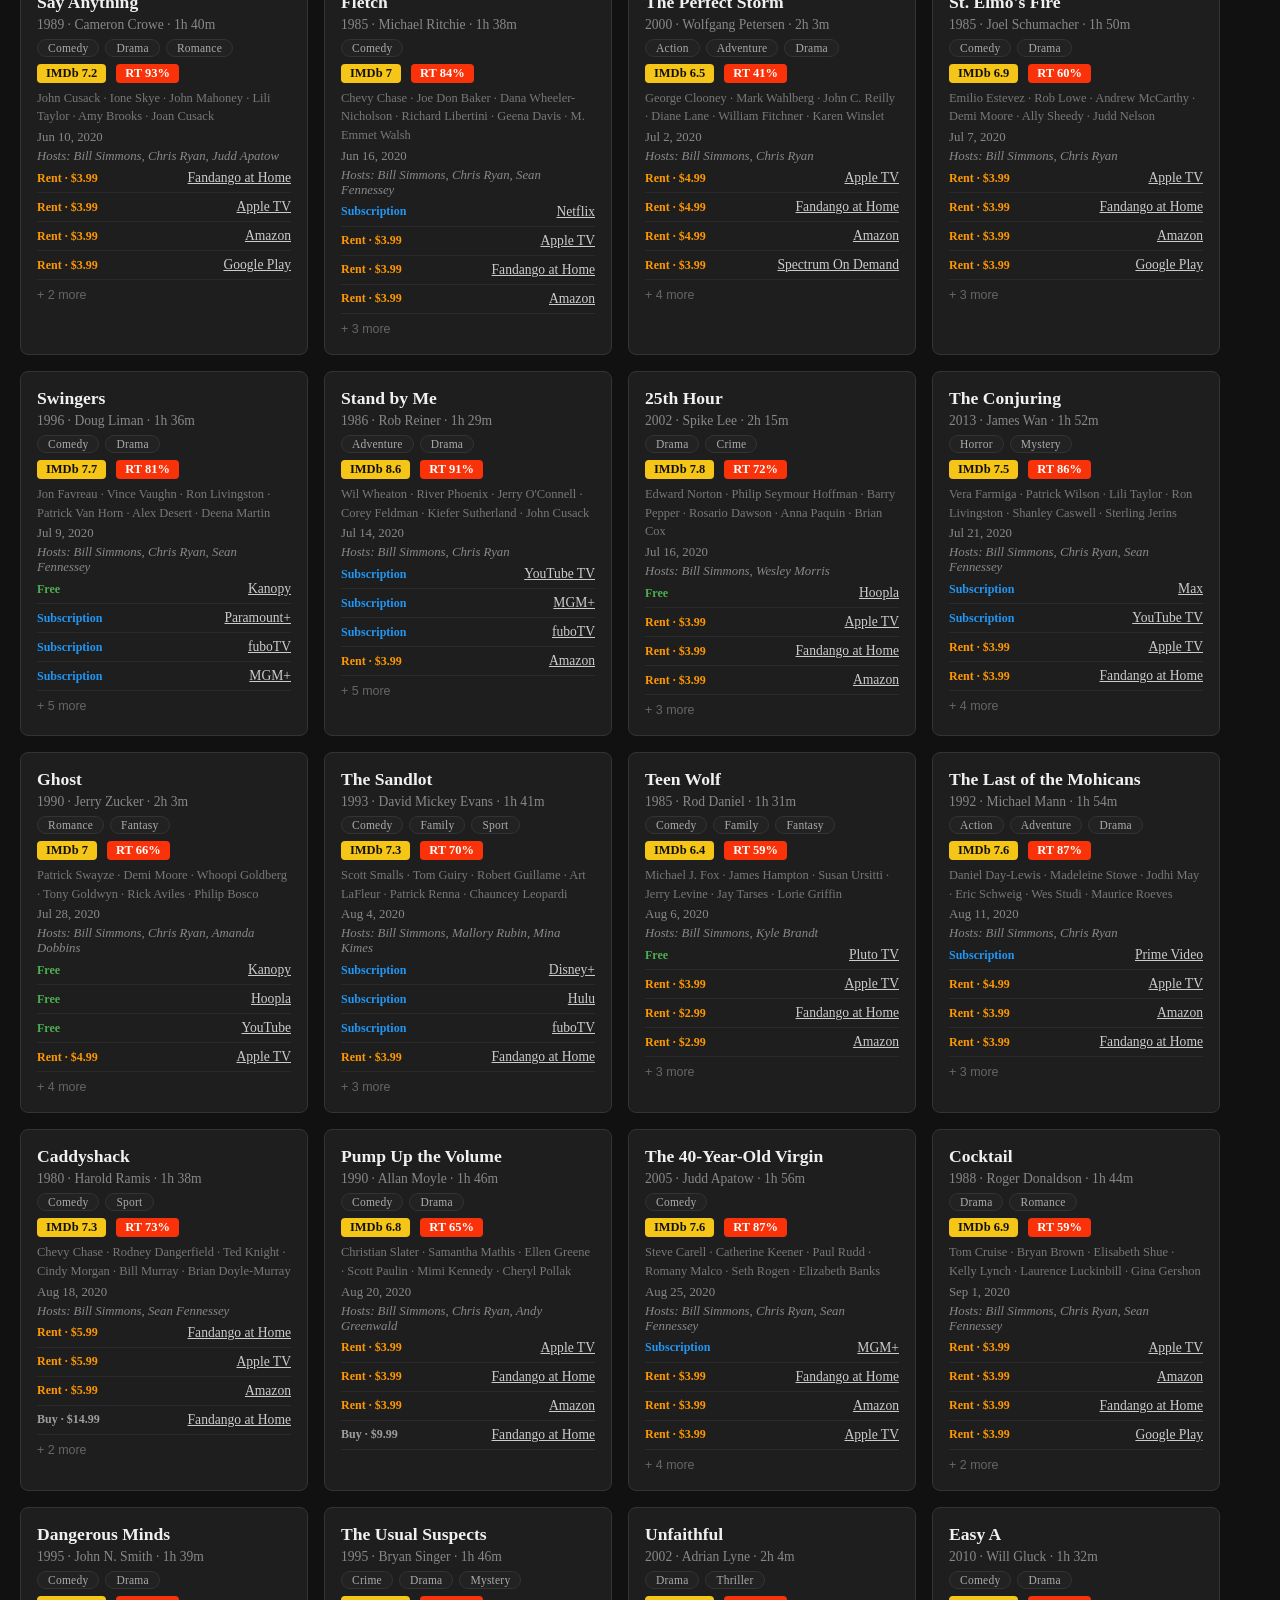
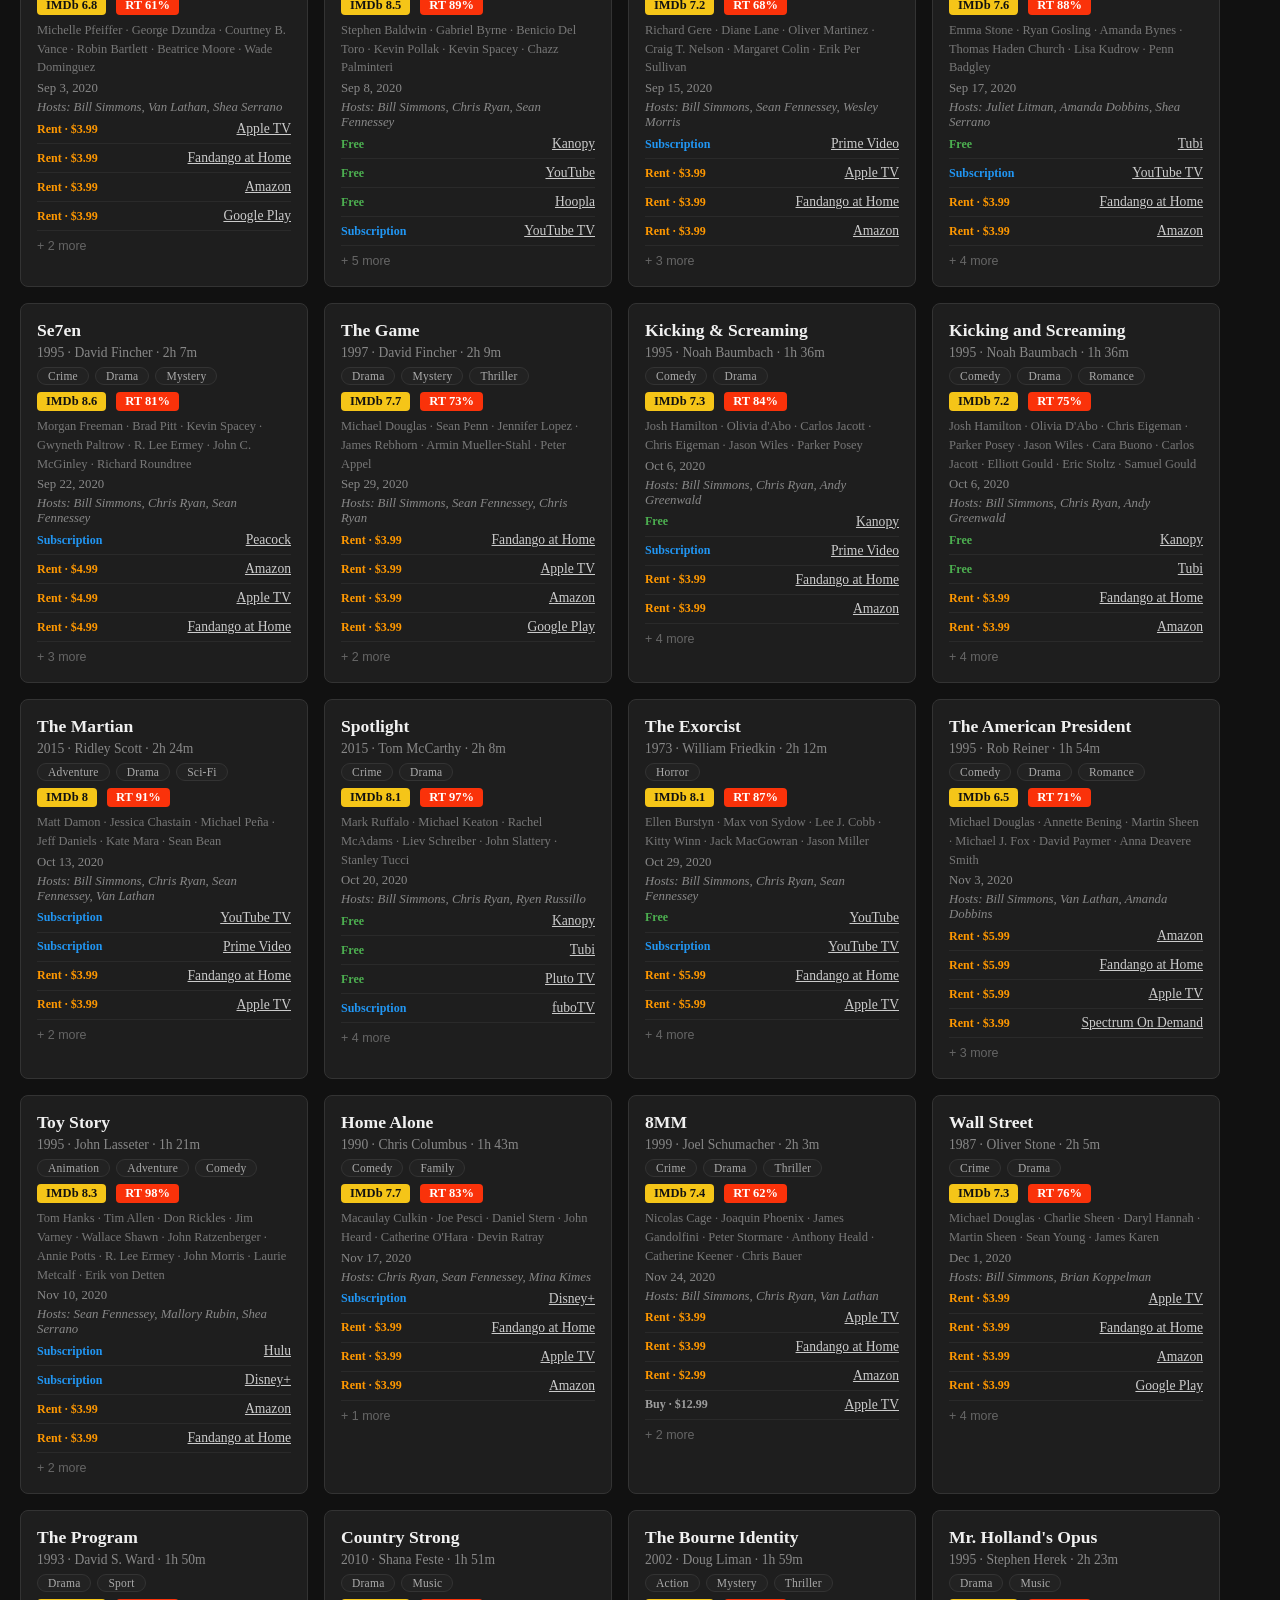
==== commit 2f88e6a0: "Add files via upload" ====
--- a/index.html
+++ b/index.html
@@ -431,7 +431,7 @@
       const sources = getMovieSources(movie);
       if (activeService === 'free') return sources.some(s => s.type === 'free');
       const freeOrSub = sources.filter(s => s.type === 'free' || s.type === 'sub' || s.type === 'subscription');
-      if (activeService === 'AppleTV+') return freeOrSub.some(s => s.service.toLowerCase().includes('appletv'));
+      if (activeService === 'AppleTV+') return freeOrSub.some(s => s.service.toLowerCase().includes('apple tv'));
       if (activeService === 'Tubi TV') return freeOrSub.some(s => s.service.toLowerCase().includes('tubi'));
       return freeOrSub.some(s => s.service.toLowerCase() === activeService.toLowerCase());
     }
